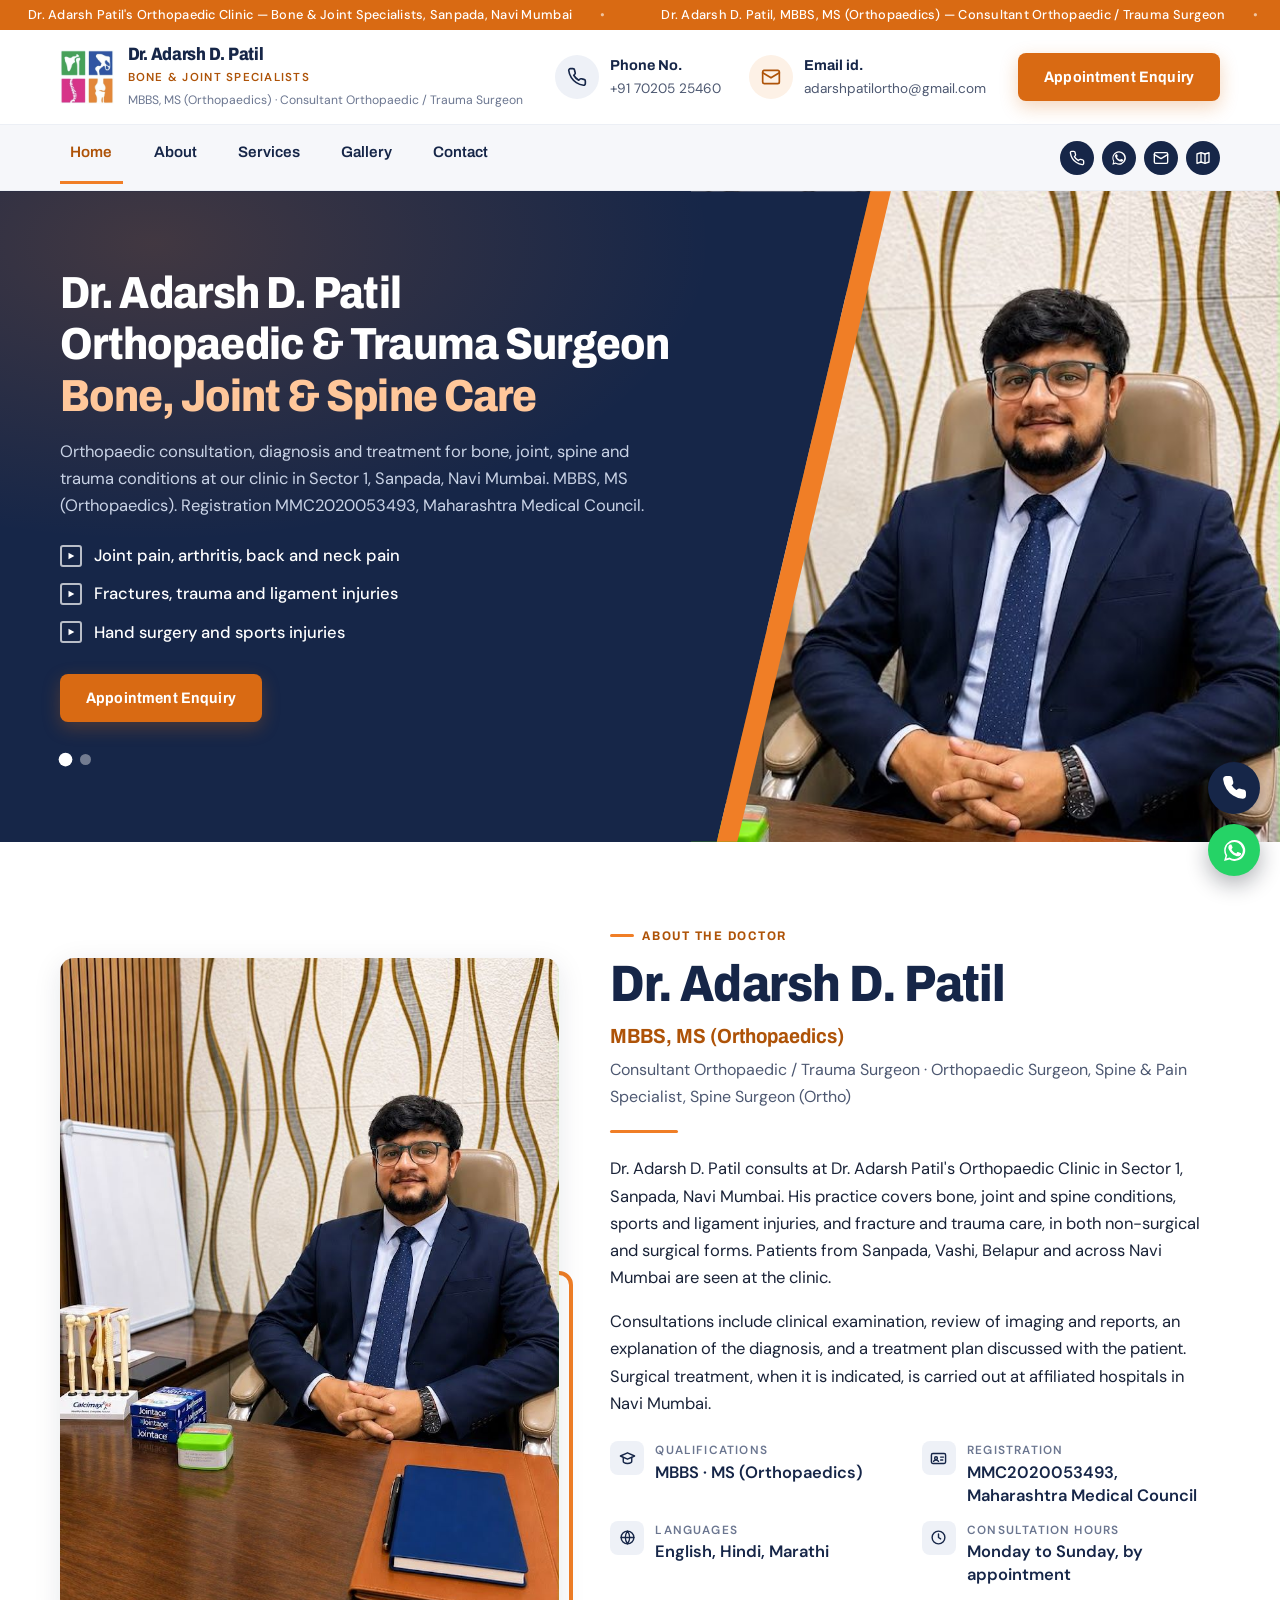
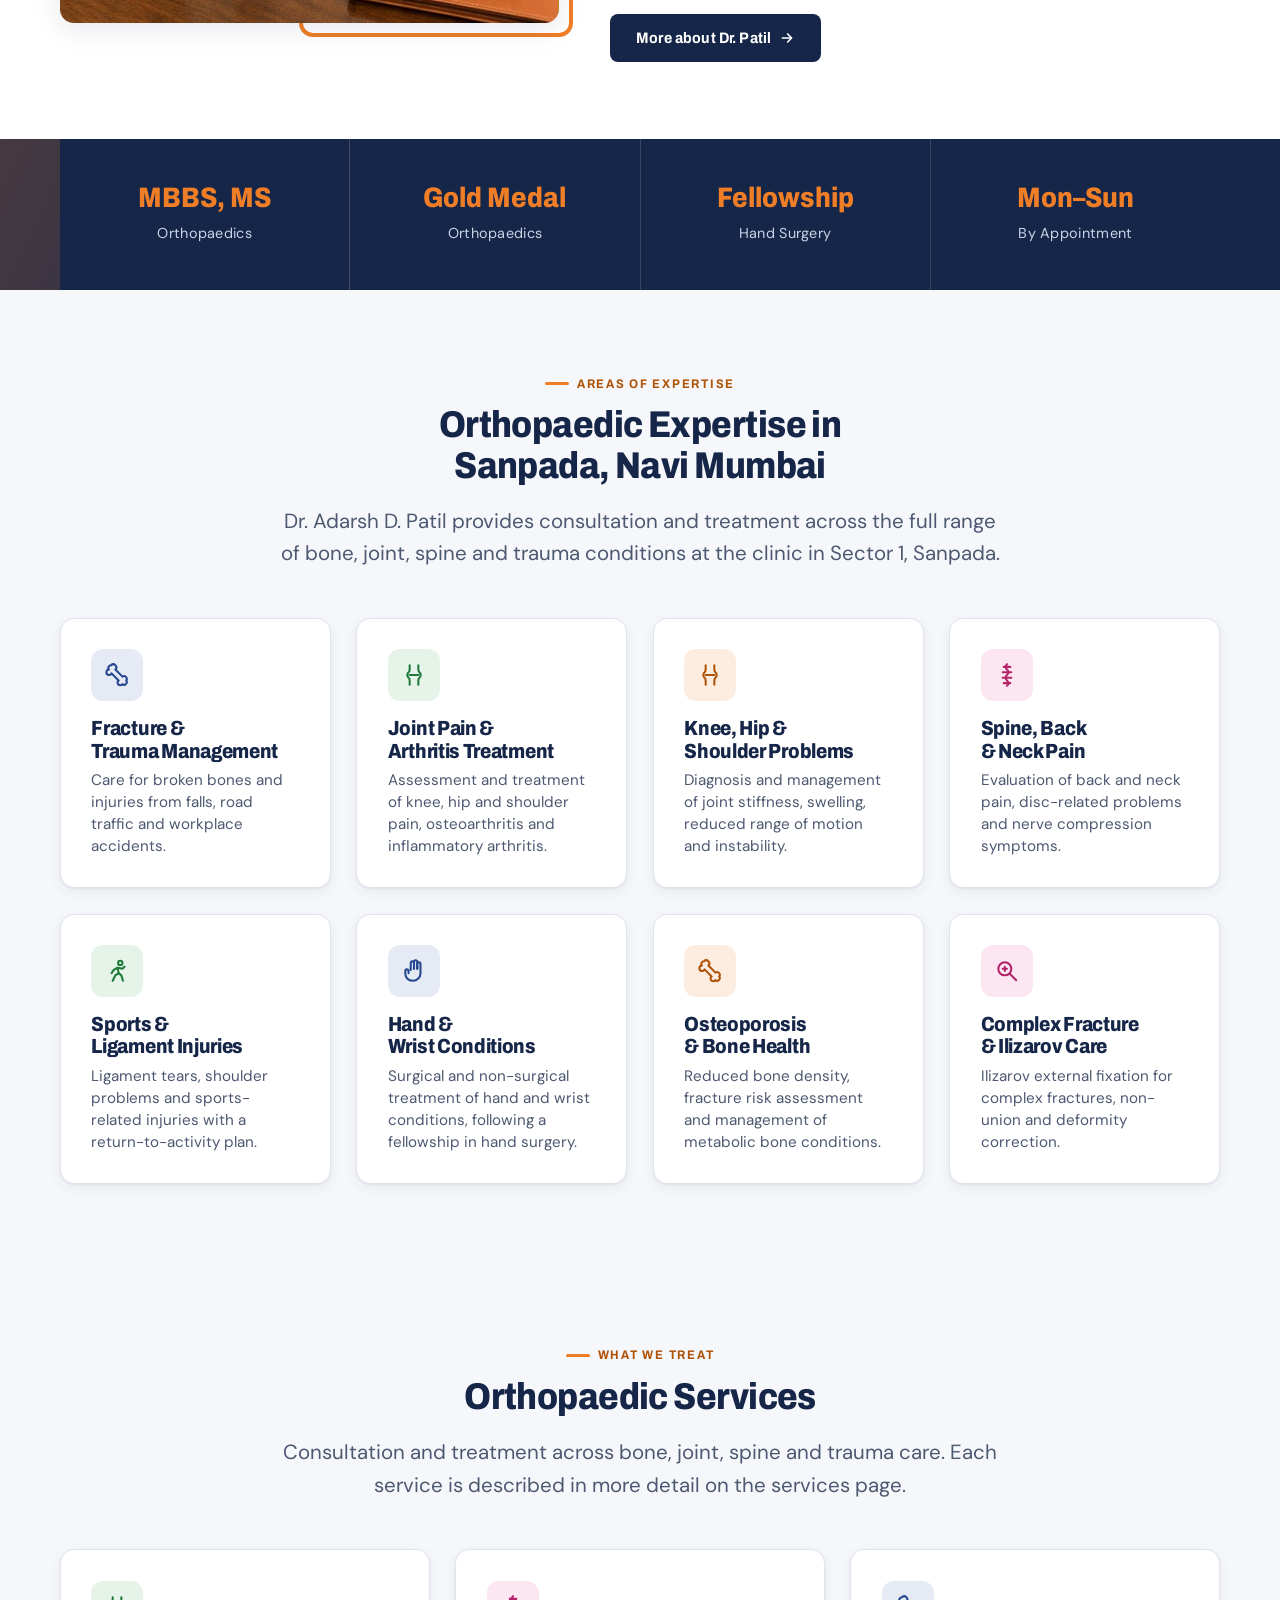
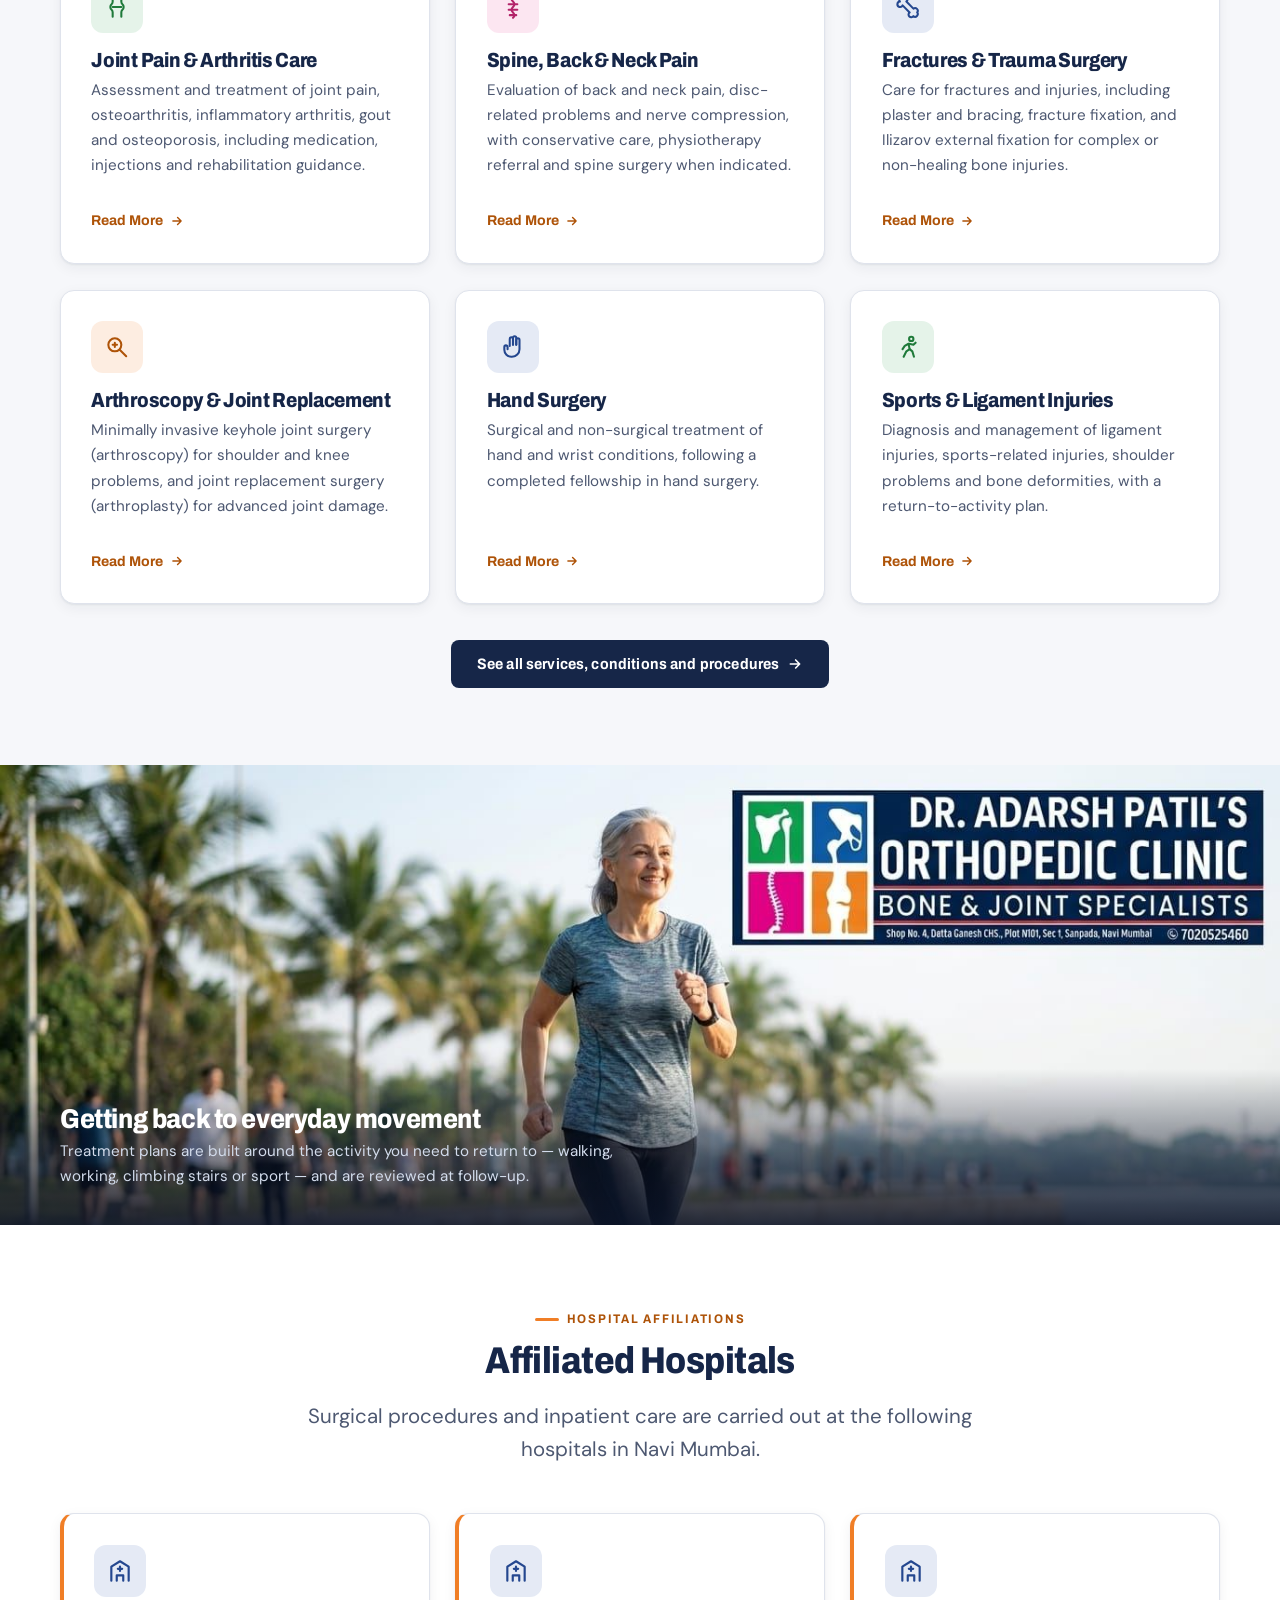
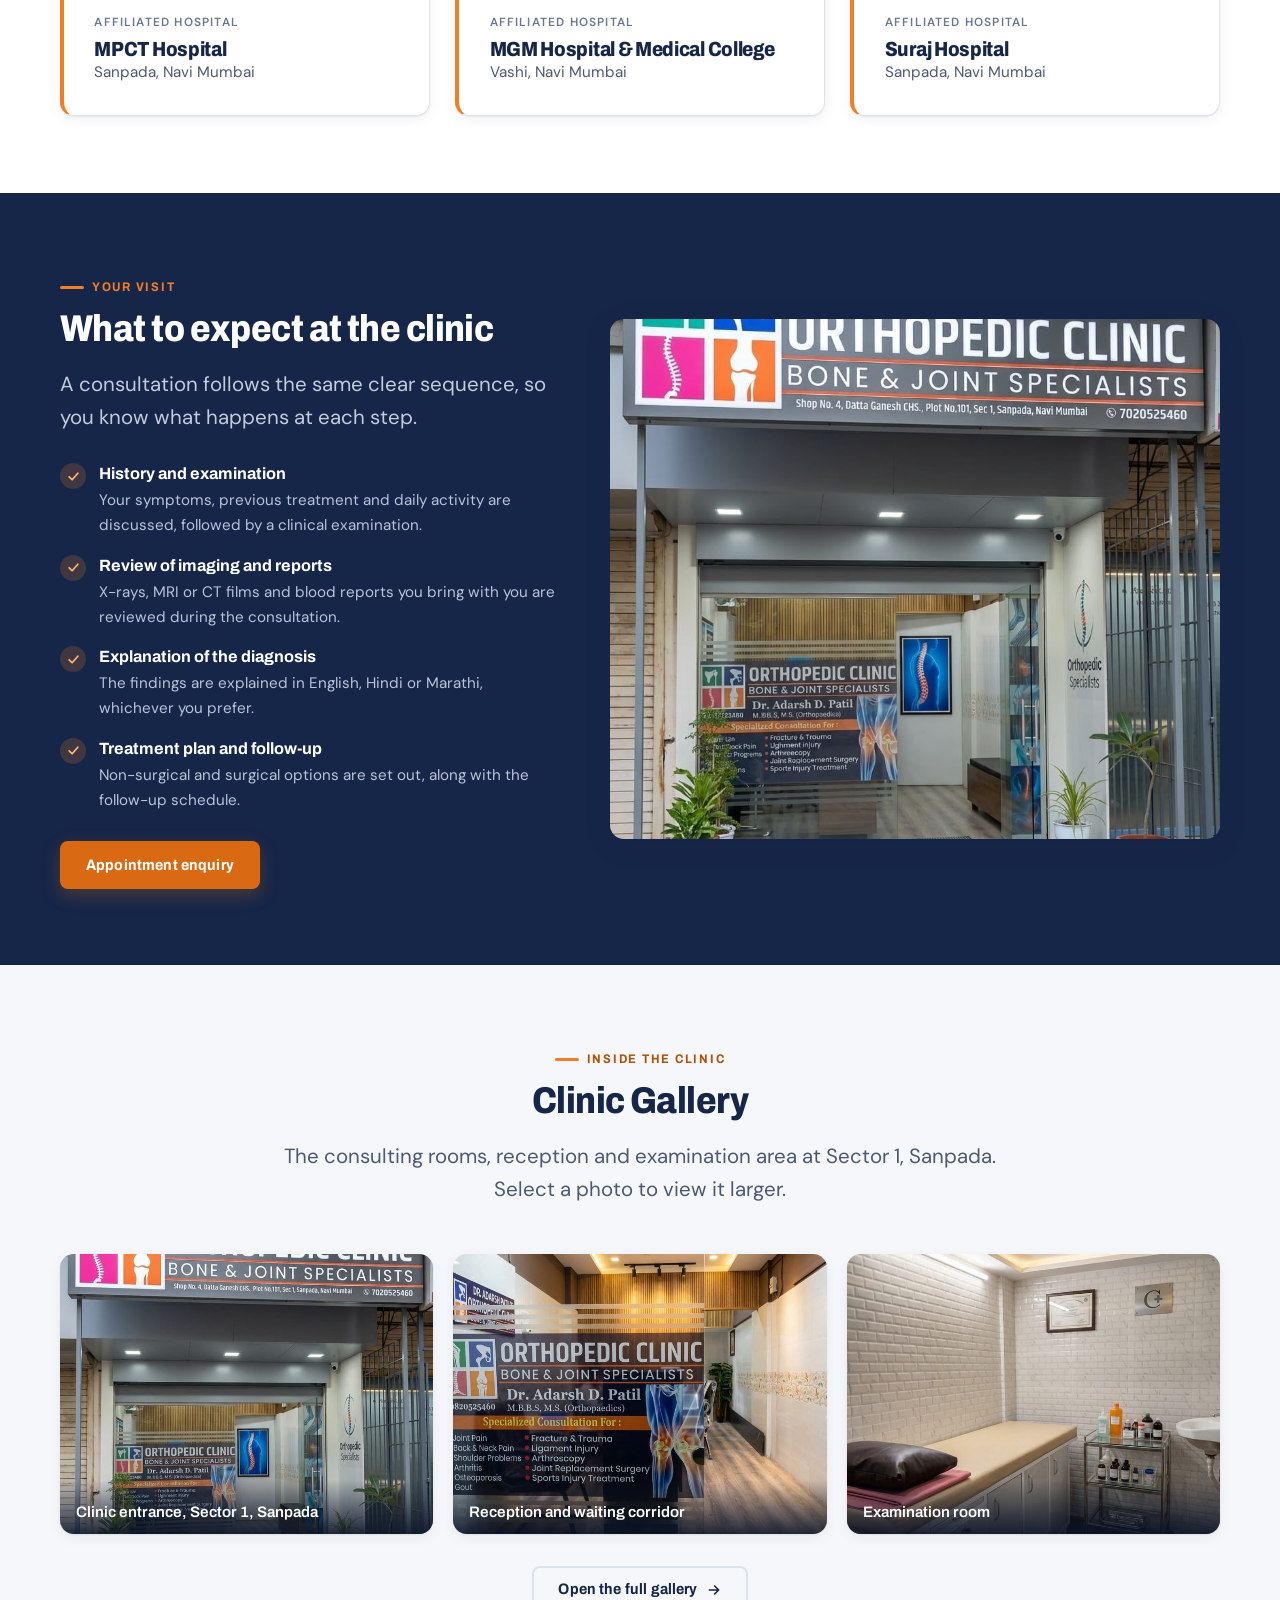
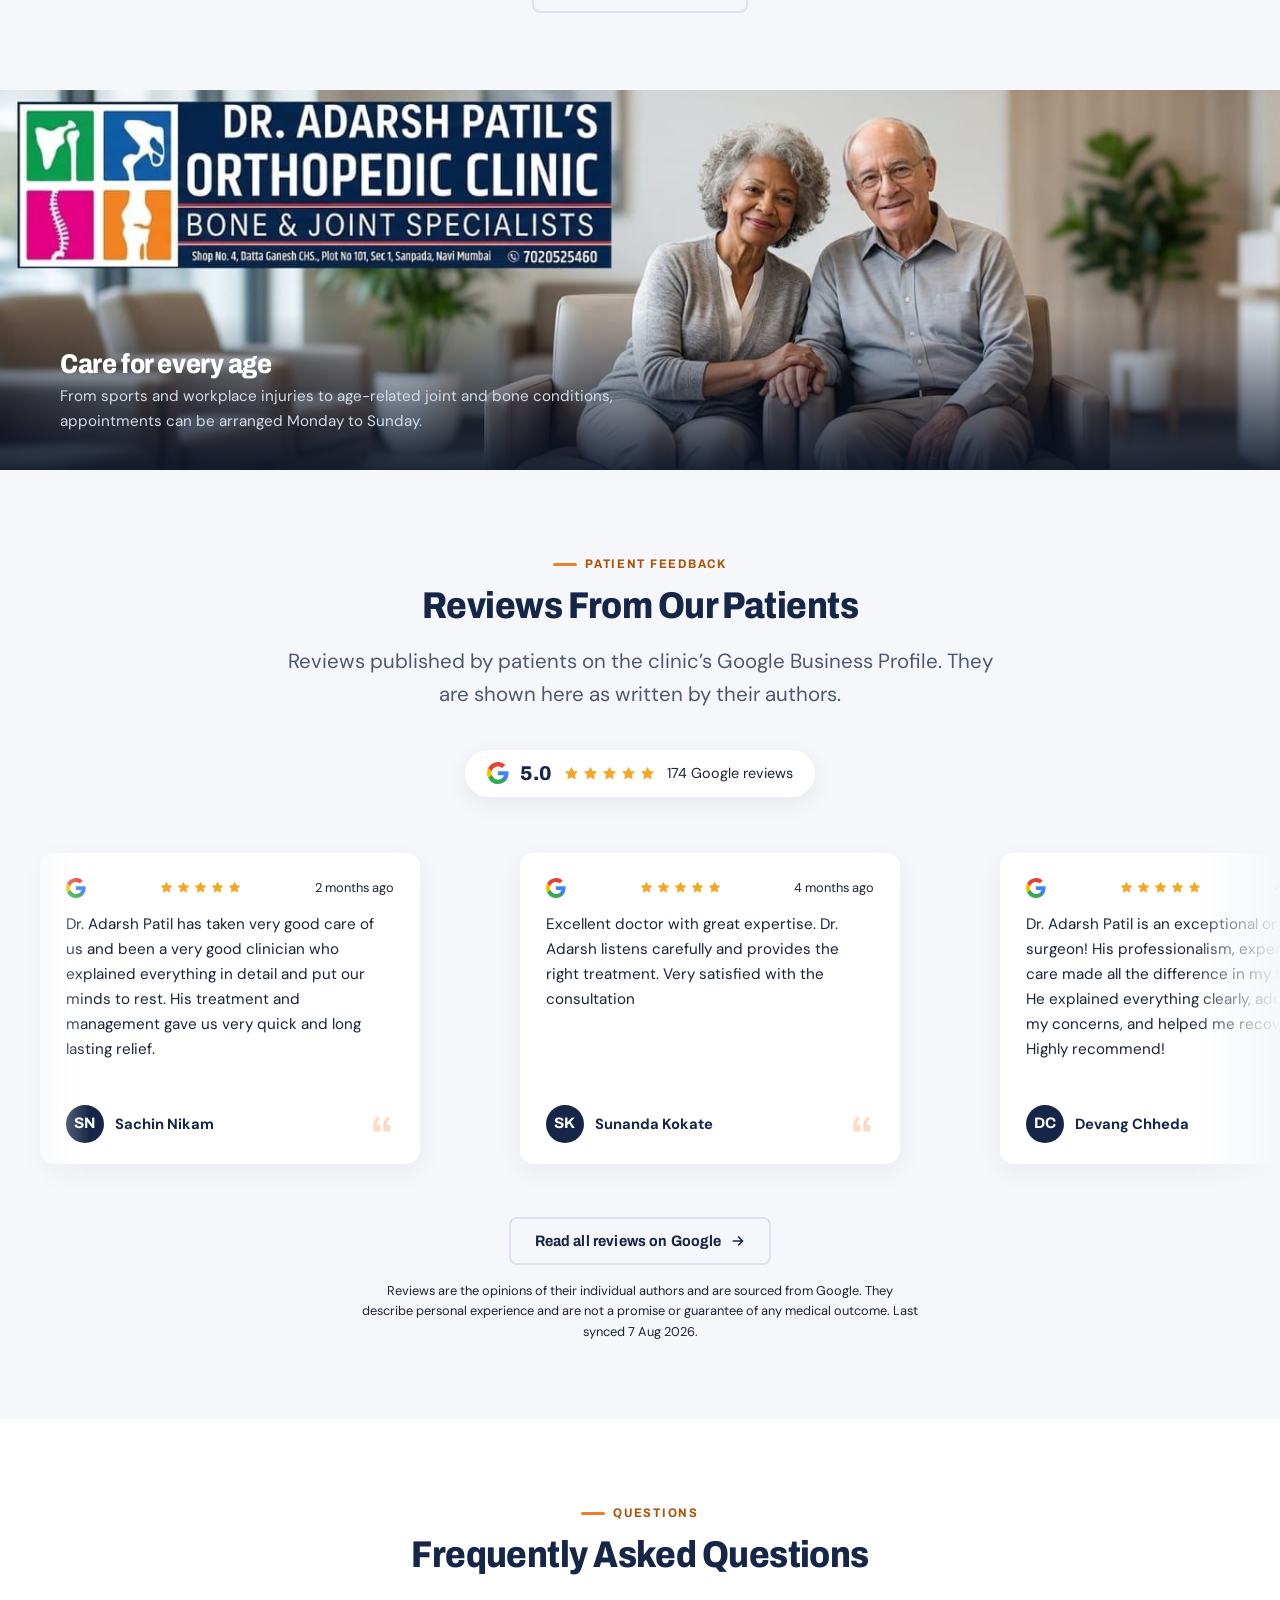
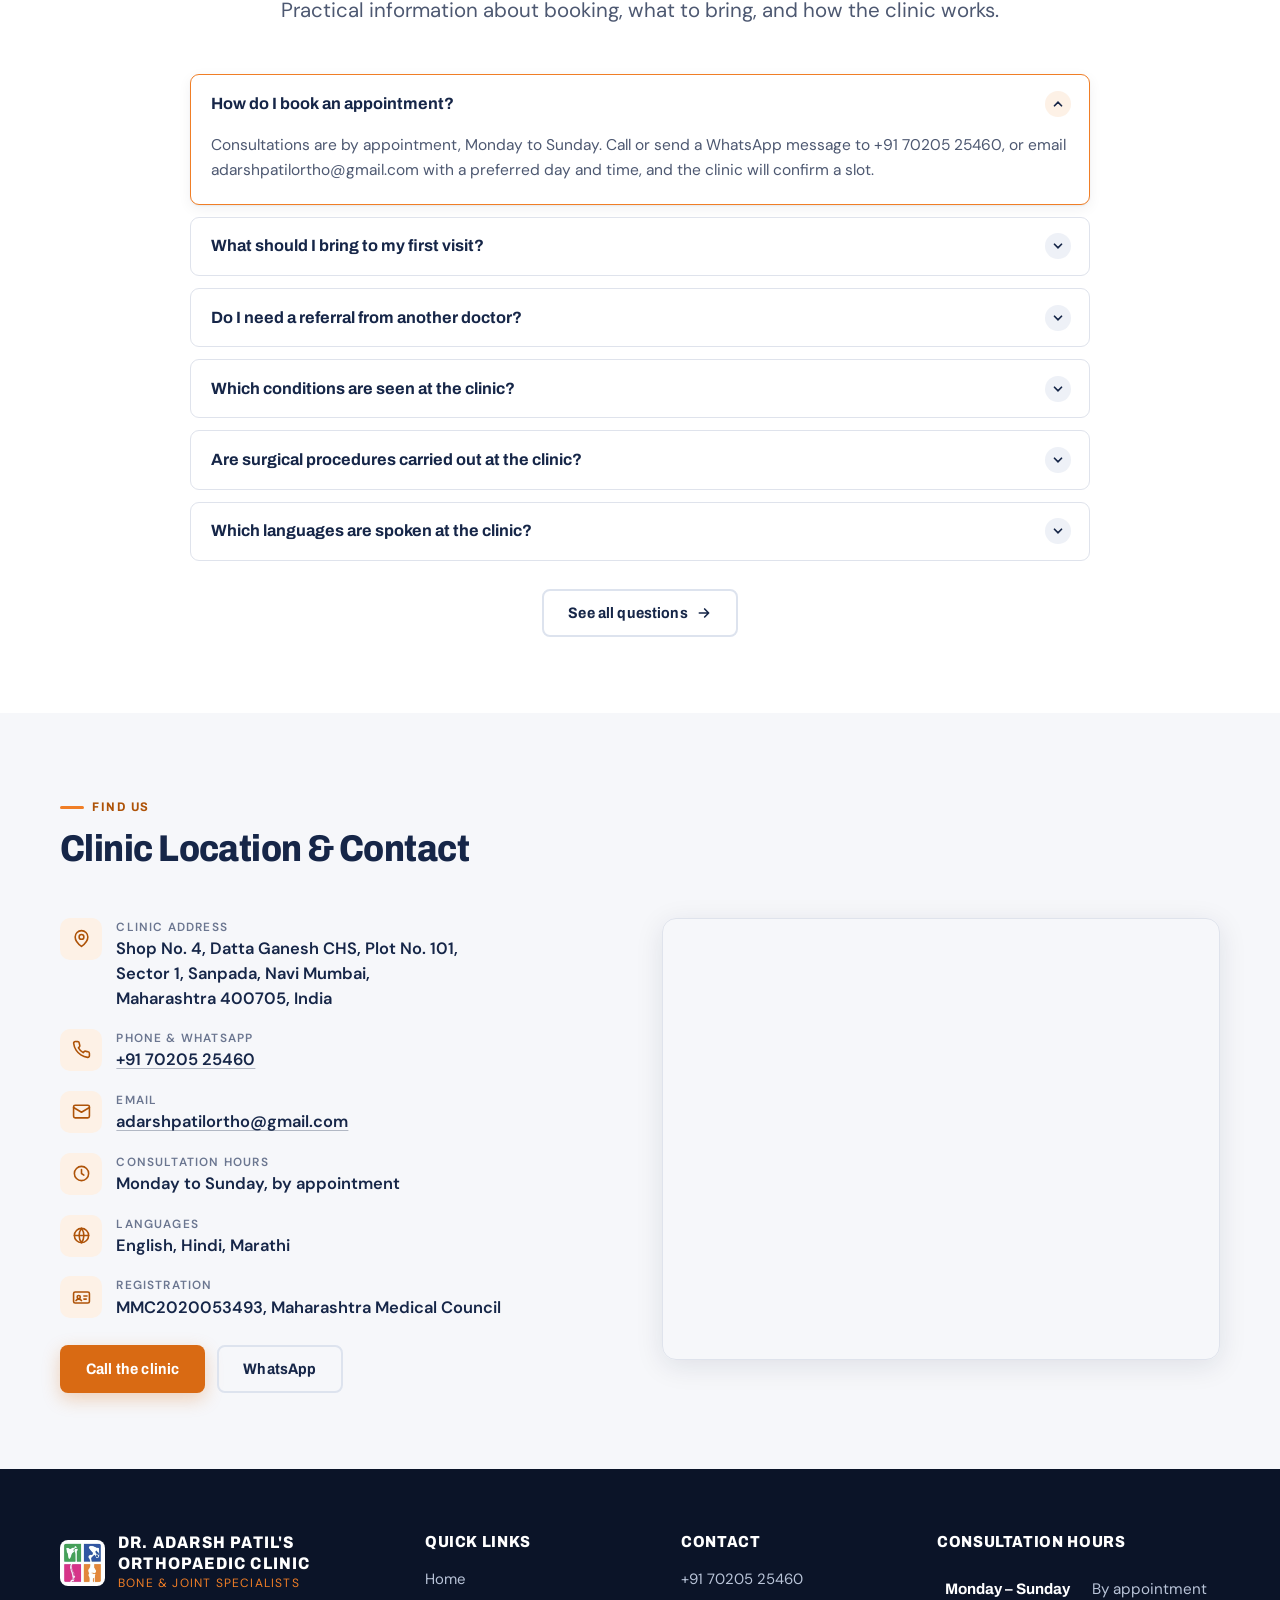
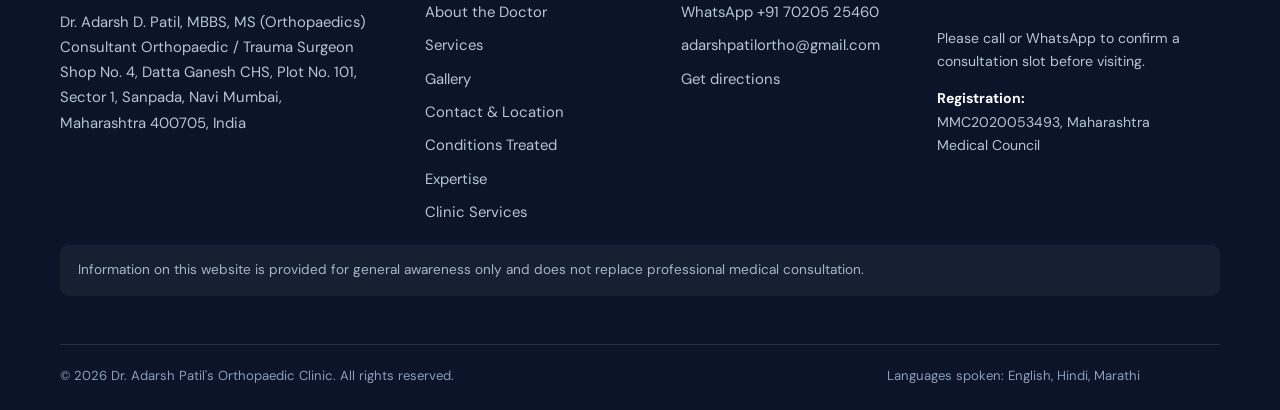
==== index.html @ 0208ab61 "SEO: canonicalise homepage to root, single H1 per page, absolute og:image, compliant enquiry CTAs" ====
<!DOCTYPE html>
<html lang="en">
<head>
<meta charset="utf-8">
<meta name="viewport" content="width=device-width, initial-scale=1">
<title>Orthopaedic Surgeon in Sanpada, Navi Mumbai — Dr. Adarsh Patil's Orthopaedic Clinic</title>
<meta name="description" content="Orthopaedic clinic in Sanpada, Navi Mumbai. Dr. Adarsh D. Patil, MBBS, MS (Orthopaedics), Consultant Orthopaedic and Trauma Surgeon. Treatment for joint pain, arthritis, back pain, fractures and hand conditions. Consultations Monday to Sunday, by appointment.">
<meta name="theme-color" content="#162648">
<link rel="canonical" href="https://dradarshpatil.com/">

<meta property="og:type" content="website">
<meta property="og:site_name" content="Dr. Adarsh Patil's Orthopaedic Clinic">
<meta property="og:title" content="Orthopaedic Surgeon in Sanpada, Navi Mumbai — Dr. Adarsh Patil's Orthopaedic Clinic">
<meta property="og:description" content="Orthopaedic clinic in Sanpada, Navi Mumbai. Dr. Adarsh D. Patil, MBBS, MS (Orthopaedics), Consultant Orthopaedic and Trauma Surgeon. Treatment for joint pain, arthritis, back pain, fractures and hand conditions. Consultations Monday to Sunday, by appointment.">
<meta property="og:image" content="https://dradarshpatil.com/assets/clinic-exterior.jpg">
<meta property="og:locale" content="en_IN">
<meta property="og:url" content="https://dradarshpatil.com/">
<meta name="twitter:card" content="summary_large_image">
<meta name="twitter:title" content="Orthopaedic Surgeon in Sanpada, Navi Mumbai — Dr. Adarsh Patil's Orthopaedic Clinic">
<meta name="twitter:description" content="Orthopaedic clinic in Sanpada, Navi Mumbai. Dr. Adarsh D. Patil, MBBS, MS (Orthopaedics), Consultant Orthopaedic and Trauma Surgeon. Treatment for joint pain, arthritis, back pain, fractures and hand conditions. Consultations Monday to Sunday, by appointment.">
<meta name="twitter:image" content="https://dradarshpatil.com/assets/clinic-exterior.jpg">

<link rel="icon" href="assets/favicon.ico" sizes="any">
<link rel="icon" type="image/png" href="assets/logo-mark-256.png">
<link rel="apple-touch-icon" href="assets/apple-touch-icon.png">

<link rel="preconnect" href="https://fonts.googleapis.com">
<link rel="preconnect" href="https://fonts.gstatic.com" crossorigin>
<link href="https://fonts.googleapis.com/css2?family=Archivo:wdth,wght@75..125,400..900&family=DM+Sans:opsz,wght@9..40,400..700&display=swap" rel="stylesheet">
<link rel="stylesheet" href="css/style.css?v=2b69faa3">
<script type="application/ld+json">
{
  "@context": "https://schema.org",
  "@type": "MedicalClinic",
  "@id": "https://dradarshpatil.com/#clinic",
  "name": "Dr. Adarsh Patil's Orthopaedic Clinic — Bone & Joint Specialists",
  "description": "Orthopaedic clinic in Sanpada, Navi Mumbai providing consultation and treatment for bone, joint, spine and trauma conditions.",
  "image": "https://dradarshpatil.com/assets/clinic-exterior.jpg",
  "logo": "https://dradarshpatil.com/assets/logo-mark.png",
  "url": "https://dradarshpatil.com/",
  "telephone": "+91-7020525460",
  "email": "adarshpatilortho@gmail.com",
  "sameAs": ["https://share.google/PiXCMrwgPo3YnYGQm"],
  "hasMap": "https://maps.google.com/?cid=15993836253553456138",
  "geo": {
    "@type": "GeoCoordinates",
    "latitude": 19.06082,
    "longitude": 73.026138
  },
  "address": {
    "@type": "PostalAddress",
    "streetAddress": "Shop No. 4, Datta Ganesh CHS, Plot No. 101, Sector 1",
    "addressLocality": "Sanpada, Navi Mumbai",
    "addressRegion": "Maharashtra",
    "postalCode": "400705",
    "addressCountry": "IN"
  },
  "openingHoursSpecification": [{
    "@type": "OpeningHoursSpecification",
    "dayOfWeek": ["Monday","Tuesday","Wednesday","Thursday","Friday","Saturday","Sunday"],
    "description": "Monday to Sunday, by appointment"
  }],
  "openingHours": "Mo-Su",
  "availableLanguage": ["English","Hindi","Marathi"],
  "medicalSpecialty": "Orthopedic",
  "physician": {
    "@type": "Physician",
    "@id": "https://dradarshpatil.com/#physician",
    "name": "Dr. Adarsh D. Patil",
    "honorificSuffix": "MBBS, MS (Orthopaedics)",
    "jobTitle": "Consultant Orthopaedic / Trauma Surgeon",
    "medicalSpecialty": ["Orthopedic Surgery","Spine Surgery"],
    "identifier": "MMC2020053493, Maharashtra Medical Council",
    "email": "adarshpatilortho@gmail.com",
    "telephone": "+91-7020525460",
    "knowsLanguage": ["English","Hindi","Marathi"],
    "alumniOf": [
      {"@type": "CollegeOrUniversity", "name": "MGM Medical College Hospital & Research Centre, Aurangabad"},
      {"@type": "CollegeOrUniversity", "name": "Maharashtra University of Health Sciences (MUHS)"}
    ],
    "affiliation": [
      {"@type": "Hospital", "name": "MPCT Hospital, Sanpada"},
      {"@type": "Hospital", "name": "MGM Hospital & Medical College, Vashi"},
      {"@type": "Hospital", "name": "Suraj Hospital, Sanpada"}
    ],
    "award": "Gold Medal – Orthopaedics",
    "hasCredential": [
      "AHA BLS & ACLS Certification (2024)",
      "Basic Course in Biomedical Research (2024)",
      "Poster Presentation, 41st MOACON Orthopaedic Conference (2025)",
      "Completed Fellowship in Hand Surgery"
    ]
  },
  "areaServed": ["Sanpada","Vashi","Navi Mumbai","Maharashtra"]
}
</script>
<script type="application/ld+json">
{
  "@context": "https://schema.org",
  "@type": "FAQPage",
  "mainEntity": [
    {
      "@type": "Question",
      "name": "How do I book an appointment?",
      "acceptedAnswer": {
        "@type": "Answer",
        "text": "Consultations are by appointment, Monday to Sunday. Call or send a WhatsApp message to +91 70205 25460, or email adarshpatilortho@gmail.com with a preferred day and time, and the clinic will confirm a slot."
      }
    },
    {
      "@type": "Question",
      "name": "What should I bring to my first visit?",
      "acceptedAnswer": {
        "@type": "Answer",
        "text": "Please bring any previous X-rays, MRI or CT films and reports, blood test results, a list of the medicines you currently take, discharge or operation summaries from earlier treatment, and a photo identity document."
      }
    },
    {
      "@type": "Question",
      "name": "Do I need a referral from another doctor?",
      "acceptedAnswer": {
        "@type": "Answer",
        "text": "A referral is not required. You can contact the clinic directly to book a consultation. If another doctor has given you a referral letter or reports, please bring them along."
      }
    },
    {
      "@type": "Question",
      "name": "Which conditions are seen at the clinic?",
      "acceptedAnswer": {
        "@type": "Answer",
        "text": "The clinic sees joint pain, arthritis, osteoporosis, gout, back and neck pain, shoulder problems, fractures and trauma, ligament injuries, sports injuries and bone deformities."
      }
    },
    {
      "@type": "Question",
      "name": "Are surgical procedures carried out at the clinic?",
      "acceptedAnswer": {
        "@type": "Answer",
        "text": "The Sanpada clinic is used for consultation, clinical examination, dressing and follow-up. Surgical procedures are performed at the affiliated hospitals: MPCT Hospital, Sanpada; MGM Hospital & Medical College, Vashi; and Suraj Hospital, Sanpada."
      }
    },
    {
      "@type": "Question",
      "name": "Which languages are spoken at the clinic?",
      "acceptedAnswer": {
        "@type": "Answer",
        "text": "Consultations can be held in English, Hindi or Marathi."
      }
    },
    {
      "@type": "Question",
      "name": "Where is the clinic located?",
      "acceptedAnswer": {
        "@type": "Answer",
        "text": "Shop No. 4, Datta Ganesh CHS, Plot No. 101, Sector 1, Sanpada, Navi Mumbai, Maharashtra 400705, India. The clinic is at street level with a signboard above the entrance."
      }
    },
    {
      "@type": "Question",
      "name": "How long will my consultation take?",
      "acceptedAnswer": {
        "@type": "Answer",
        "text": "The length of a consultation depends on the condition being assessed and whether imaging or tests need to be reviewed. Please arrive a few minutes before your appointment time."
      }
    }
  ]
}
</script>
</head>
<body>
<a class="skip-link" href="#main">Skip to content</a>
<div class="topbar">
  <div class="topbar__track" aria-hidden="true">
    <div class="topbar__group"><span>Dr. Adarsh Patil's Orthopaedic Clinic — Bone &amp; Joint Specialists, Sanpada, Navi Mumbai</span><span>Dr. Adarsh D. Patil, MBBS, MS (Orthopaedics) — Consultant Orthopaedic / Trauma Surgeon</span><span>Consultations Monday to Sunday, by appointment — call +91 70205 25460</span></div>
    <div class="topbar__group"><span>Dr. Adarsh Patil's Orthopaedic Clinic — Bone &amp; Joint Specialists, Sanpada, Navi Mumbai</span><span>Dr. Adarsh D. Patil, MBBS, MS (Orthopaedics) — Consultant Orthopaedic / Trauma Surgeon</span><span>Consultations Monday to Sunday, by appointment — call +91 70205 25460</span></div>
  </div>
  <p class="visually-hidden">Dr. Adarsh Patil's Orthopaedic Clinic — Bone and Joint Specialists, Sanpada, Navi Mumbai. Consultations Monday to Sunday, by appointment.</p>
</div>
<header class="site-header">
  <div class="container header-row">
    <a class="brand" href="index.html">
      <img class="brand__mark" src="assets/logo-mark.png" width="600" height="611" alt="Dr. Adarsh Patil's Orthopaedic Clinic logo: four coloured squares showing a shoulder, hip, spine and knee">
      <span class="brand__text">
        <span class="brand__name">Dr. Adarsh D. Patil</span>
        <span class="brand__sub">Bone &amp; Joint Specialists</span>
        <span class="brand__cred">MBBS, MS (Orthopaedics) &middot; Consultant Orthopaedic / Trauma Surgeon</span>
      </span>
    </a>
    <div class="header-contacts">
      <a class="hc hc--phone" href="tel:+917020525460">
        <span class="hc__icon"><svg viewBox="0 0 24 24" fill="none" stroke="currentColor" stroke-width="2" stroke-linecap="round" stroke-linejoin="round" aria-hidden="true"><path d="M22 16.9v3a2 2 0 0 1-2.2 2 19.8 19.8 0 0 1-8.6-3.1 19.5 19.5 0 0 1-6-6A19.8 19.8 0 0 1 2.1 4.2 2 2 0 0 1 4.1 2h3a2 2 0 0 1 2 1.7c.1 1 .4 2 .7 2.9a2 2 0 0 1-.5 2.1L8.1 9.9a16 16 0 0 0 6 6l1.2-1.2a2 2 0 0 1 2.1-.5c.9.3 1.9.6 2.9.7a2 2 0 0 1 1.7 2z"/></svg></span>
        <span><span class="hc__label">Phone No.</span><span class="hc__value">+91 70205 25460</span></span>
      </a>
      <a class="hc hc--mail" href="mailto:adarshpatilortho@gmail.com">
        <span class="hc__icon"><svg viewBox="0 0 24 24" fill="none" stroke="currentColor" stroke-width="2" stroke-linecap="round" stroke-linejoin="round" aria-hidden="true"><rect x="2" y="4" width="20" height="16" rx="2"/><path d="m2 7 10 6 10-6"/></svg></span>
        <span><span class="hc__label">Email id.</span><span class="hc__value">adarshpatilortho@gmail.com</span></span>
      </a>
    </div>
    <div class="header-cta">
      <a class="btn btn--primary" href="contact.html">Appointment Enquiry</a>
    </div>
  </div>
</header>
<div class="navbar">
  <div class="container navbar__inner">
    <button class="nav-toggle" type="button" aria-expanded="false" aria-controls="primary-nav">
      <svg viewBox="0 0 24 24" fill="none" stroke="currentColor" stroke-width="2.4" stroke-linecap="round" aria-hidden="true"><path d="M4 7h16M4 12h16M4 17h16"/></svg>
      Menu
    </button>
    <nav aria-label="Primary">
      <ul class="nav-links" id="primary-nav"><li><a href="index.html" aria-current="page">Home</a></li><li><a href="about.html">About</a></li><li><a href="services.html">Services</a></li><li><a href="gallery.html">Gallery</a></li><li><a href="contact.html">Contact</a></li></ul>
    </nav>
    <div class="nav-social">
      <a href="tel:+917020525460" aria-label="Call the clinic on +91 70205 25460"><svg viewBox="0 0 24 24" fill="none" stroke="currentColor" stroke-width="2" stroke-linecap="round" stroke-linejoin="round" aria-hidden="true"><path d="M22 16.9v3a2 2 0 0 1-2.2 2 19.8 19.8 0 0 1-8.6-3.1 19.5 19.5 0 0 1-6-6A19.8 19.8 0 0 1 2.1 4.2 2 2 0 0 1 4.1 2h3a2 2 0 0 1 2 1.7c.1 1 .4 2 .7 2.9a2 2 0 0 1-.5 2.1L8.1 9.9a16 16 0 0 0 6 6l1.2-1.2a2 2 0 0 1 2.1-.5c.9.3 1.9.6 2.9.7a2 2 0 0 1 1.7 2z"/></svg></a>
      <a href="https://wa.me/917020525460" target="_blank" rel="noopener" aria-label="Message the clinic on WhatsApp"><svg viewBox="0 0 24 24" fill="currentColor" aria-hidden="true"><path d="M17.5 14.4c-.3-.2-1.7-.9-2-1-.3-.1-.5-.1-.7.1s-.7.9-.9 1.1c-.2.2-.3.2-.6.1a8.2 8.2 0 0 1-2.4-1.5 9 9 0 0 1-1.7-2.1c-.2-.3 0-.5.1-.6l.5-.6.3-.5v-.5l-.9-2.2c-.2-.6-.5-.5-.7-.5h-.6c-.2 0-.5.1-.8.4-.3.3-1 1-1 2.5s1.1 2.9 1.2 3.1c.2.2 2.1 3.3 5.2 4.6.7.3 1.3.5 1.7.6.7.2 1.4.2 1.9.1.6-.1 1.7-.7 2-1.4.2-.7.2-1.3.2-1.4-.1-.2-.3-.2-.6-.3zM12 2a10 10 0 0 0-8.6 15L2 22l5.2-1.4A10 10 0 1 0 12 2zm0 18.2c-1.6 0-3.1-.4-4.4-1.2l-.3-.2-3.1.8.8-3-.2-.3a8.2 8.2 0 1 1 7.2 3.9z"/></svg></a>
      <a href="mailto:adarshpatilortho@gmail.com" aria-label="Email the clinic at adarshpatilortho@gmail.com"><svg viewBox="0 0 24 24" fill="none" stroke="currentColor" stroke-width="2" stroke-linecap="round" stroke-linejoin="round" aria-hidden="true"><rect x="2" y="4" width="20" height="16" rx="2"/><path d="m2 7 10 6 10-6"/></svg></a>
      <a href="https://maps.google.com/?cid=15993836253553456138" target="_blank" rel="noopener" aria-label="Open the clinic location in Google Maps"><svg viewBox="0 0 24 24" fill="none" stroke="currentColor" stroke-width="2" stroke-linecap="round" stroke-linejoin="round" aria-hidden="true"><path d="m9 4-6 2v14l6-2 6 2 6-2V4l-6 2-6-2z"/><path d="M9 4v14M15 6v14"/></svg></a>
    </div>
  </div>
</div>
<main id="main">
<section class="hero" aria-label="Introduction">
  <div class="hero__media">
    <img src="assets/hero-doctor.jpg" alt="Dr. Adarsh D. Patil seated at the consulting desk in his clinic" width="575" height="980" fetchpriority="high">
  </div>
  <div class="hero__panel" aria-hidden="true"></div>
  <div class="hero__edge" aria-hidden="true"></div>
  <div class="container hero__inner">
    <div class="hero__content">
      <div class="hero-slide is-active">
        <h1 class="hero__headline">
          <span>Dr. Adarsh D. Patil</span>
          <span>Orthopaedic &amp; Trauma Surgeon</span>
          <span class="accent">Bone, Joint &amp; Spine Care</span>
        </h1>
        <p class="hero__text">Orthopaedic consultation, diagnosis and treatment for bone, joint, spine and trauma conditions at our clinic in Sector 1, Sanpada, Navi Mumbai. MBBS, MS (Orthopaedics). Registration MMC2020053493, Maharashtra Medical Council.</p>
        <ul class="hero__points">
          <li><span class="tick"><svg viewBox="0 0 12 12" aria-hidden="true"><path d="M3 2l7 4-7 4z"/></svg></span> Joint pain, arthritis, back and neck pain</li>
          <li><span class="tick"><svg viewBox="0 0 12 12" aria-hidden="true"><path d="M3 2l7 4-7 4z"/></svg></span> Fractures, trauma and ligament injuries</li>
          <li><span class="tick"><svg viewBox="0 0 12 12" aria-hidden="true"><path d="M3 2l7 4-7 4z"/></svg></span> Hand surgery and sports injuries</li>
        </ul>
        <a class="btn btn--primary" href="contact.html">Appointment Enquiry</a>
      </div>
      <div class="hero-slide">
        <p class="hero__headline">
          <span>Surgical &amp; Non-Surgical</span>
          <span>Orthopaedic Treatment</span>
          <span class="accent">In Sanpada, Navi Mumbai</span>
        </p>
        <p class="hero__text">Arthroscopy, joint replacement, spine surgery, fracture fixation, Ilizarov external fixation and hand surgery, carried out at affiliated hospitals in Navi Mumbai. Serving patients in Sanpada, Vashi and across Navi Mumbai.</p>
        <ul class="hero__points">
          <li><span class="tick"><svg viewBox="0 0 12 12" aria-hidden="true"><path d="M3 2l7 4-7 4z"/></svg></span> Consultations Monday to Sunday, by appointment</li>
          <li><span class="tick"><svg viewBox="0 0 12 12" aria-hidden="true"><path d="M3 2l7 4-7 4z"/></svg></span> English, Hindi and Marathi spoken</li>
        </ul>
        <a class="btn btn--primary" href="services.html">View Services</a>
      </div>
      <div class="hero__dots" role="tablist" aria-label="Introduction slides">
        <button type="button" role="tab" aria-selected="true" aria-label="Slide 1"></button>
        <button type="button" role="tab" aria-selected="false" aria-label="Slide 2"></button>
      </div>
    </div>
  </div>
</section><section class="section" id="about">
  <div class="container split">
    <div class="split__media split__media--frame reveal">
      <img src="assets/doctor-photo.jpg" alt="Dr. Adarsh D. Patil at his consulting desk at the clinic in Sanpada" width="765" height="1020" loading="lazy">
    </div>
    <div class="reveal">
      <span class="eyebrow">About the doctor</span>
      <h2 class="doctor-name">Dr. Adarsh D. Patil</h2>
      <p class="doctor-degrees">MBBS, MS (Orthopaedics)</p>
      <p class="doctor-role">Consultant Orthopaedic / Trauma Surgeon &middot; Orthopaedic Surgeon, Spine &amp; Pain Specialist, Spine Surgeon (Ortho)</p>
      <hr class="rule">
      <p>Dr. Adarsh D. Patil consults at Dr. Adarsh Patil's Orthopaedic Clinic in Sector 1, Sanpada, Navi Mumbai. His practice covers bone, joint and spine conditions, sports and ligament injuries, and fracture and trauma care, in both non-surgical and surgical forms. Patients from Sanpada, Vashi, Belapur and across Navi Mumbai are seen at the clinic.</p>
      <p>Consultations include clinical examination, review of imaging and reports, an explanation of the diagnosis, and a treatment plan discussed with the patient. Surgical treatment, when it is indicated, is carried out at affiliated hospitals in Navi Mumbai.</p>
      <ul class="facts">
        <li><span class="ico"><svg viewBox="0 0 24 24" fill="none" stroke="currentColor" stroke-width="2" stroke-linecap="round" stroke-linejoin="round" aria-hidden="true"><path d="M2 8.5 12 4l10 4.5-10 4.5z"/><path d="M6 10.7V16c0 1.7 2.7 3 6 3s6-1.3 6-3v-5.3"/></svg></span><span><span class="k">Qualifications</span><span class="v">MBBS &middot; MS (Orthopaedics)</span></span></li>
        <li><span class="ico"><svg viewBox="0 0 24 24" fill="none" stroke="currentColor" stroke-width="2" stroke-linecap="round" stroke-linejoin="round" aria-hidden="true"><rect x="2" y="5" width="20" height="14" rx="2"/><circle cx="8.5" cy="11.5" r="2"/><path d="M5 16c.7-1.4 2-2 3.5-2s2.8.6 3.5 2M15 10h4M15 14h3"/></svg></span><span><span class="k">Registration</span><span class="v">MMC2020053493, Maharashtra Medical Council</span></span></li>
        <li><span class="ico"><svg viewBox="0 0 24 24" fill="none" stroke="currentColor" stroke-width="2" stroke-linecap="round" stroke-linejoin="round" aria-hidden="true"><circle cx="12" cy="12" r="9"/><path d="M3 12h18M12 3a15 15 0 0 1 0 18M12 3a15 15 0 0 0 0 18"/></svg></span><span><span class="k">Languages</span><span class="v">English, Hindi, Marathi</span></span></li>
        <li><span class="ico"><svg viewBox="0 0 24 24" fill="none" stroke="currentColor" stroke-width="2" stroke-linecap="round" stroke-linejoin="round" aria-hidden="true"><circle cx="12" cy="12" r="9"/><path d="M12 7v5l3 2"/></svg></span><span><span class="k">Consultation hours</span><span class="v">Monday to Sunday, by appointment</span></span></li>
      </ul>
      <a class="btn btn--navy" href="about.html">More about Dr. Patil <svg viewBox="0 0 24 24" fill="none" stroke="currentColor" stroke-width="2.5" stroke-linecap="round" stroke-linejoin="round" aria-hidden="true"><path d="M5 12h14M13 6l6 6-6 6"/></svg></a>
    </div>
  </div>
</section><section class="stats" aria-label="Qualifications at a glance">
  <div class="container">
    <div class="stats__grid">
      <div class="stat"><span class="stat__key">MBBS, MS</span><span class="stat__label">Orthopaedics</span></div>
      <div class="stat"><span class="stat__key">Gold Medal</span><span class="stat__label">Orthopaedics</span></div>
      <div class="stat"><span class="stat__key">Fellowship</span><span class="stat__label">Hand Surgery</span></div>
      <div class="stat"><span class="stat__key">Mon&ndash;Sun</span><span class="stat__label">By Appointment</span></div>
    </div>
  </div>
</section><section class="section section--tint" id="expertise">
  <div class="container">
    <div class="section-head section-head--center">
      <span class="eyebrow">Areas of expertise</span>
      <h2>Orthopaedic Expertise in Sanpada, Navi Mumbai</h2>
      <p class="lead">Dr. Adarsh D. Patil provides consultation and treatment across the full range of bone, joint, spine and trauma conditions at the clinic in Sector 1, Sanpada.</p>
    </div>
    <div class="grid grid--4">
<article class="card card--compact reveal">
  <span class="card__icon card__icon--sm" data-tone="blue"><svg viewBox="0 0 24 24" fill="none" stroke="currentColor" stroke-width="1.9" stroke-linecap="round" stroke-linejoin="round" aria-hidden="true"><path d="M6.5 3a2.5 2.5 0 0 0-2 4A2.5 2.5 0 1 0 7 10.5L13.5 17a2.5 2.5 0 1 0 3.5 3.5 2.5 2.5 0 0 0 3.5-3.5 2.5 2.5 0 0 0-3.5-3.5L10.5 7A2.5 2.5 0 0 0 6.5 3z"/></svg></span>
  <h3>Fracture &amp; Trauma Management</h3>
  <p>Care for broken bones and injuries from falls, road traffic and workplace accidents.</p>
</article>
<article class="card card--compact reveal">
  <span class="card__icon card__icon--sm" data-tone="green"><svg viewBox="0 0 24 24" fill="none" stroke="currentColor" stroke-width="1.9" stroke-linecap="round" stroke-linejoin="round" aria-hidden="true"><path d="M8 3v4.2a3 3 0 0 1-1 2.2 3.5 3.5 0 0 0 0 5.2 3 3 0 0 1 1 2.2V21"/><path d="M16 3v4.2a3 3 0 0 0 1 2.2 3.5 3.5 0 0 1 0 5.2 3 3 0 0 0-1 2.2V21"/><path d="M8 12h8"/></svg></span>
  <h3>Joint Pain &amp; Arthritis Treatment</h3>
  <p>Assessment and treatment of knee, hip and shoulder pain, osteoarthritis and inflammatory arthritis.</p>
</article>
<article class="card card--compact reveal">
  <span class="card__icon card__icon--sm" data-tone="orange"><svg viewBox="0 0 24 24" fill="none" stroke="currentColor" stroke-width="1.9" stroke-linecap="round" stroke-linejoin="round" aria-hidden="true"><path d="M8 3v4.2a3 3 0 0 1-1 2.2 3.5 3.5 0 0 0 0 5.2 3 3 0 0 1 1 2.2V21"/><path d="M16 3v4.2a3 3 0 0 0 1 2.2 3.5 3.5 0 0 1 0 5.2 3 3 0 0 0-1 2.2V21"/><path d="M8 12h8"/></svg></span>
  <h3>Knee, Hip &amp; Shoulder Problems</h3>
  <p>Diagnosis and management of joint stiffness, swelling, reduced range of motion and instability.</p>
</article>
<article class="card card--compact reveal">
  <span class="card__icon card__icon--sm" data-tone="pink"><svg viewBox="0 0 24 24" fill="none" stroke="currentColor" stroke-width="1.9" stroke-linecap="round" stroke-linejoin="round" aria-hidden="true"><path d="M12 2c-2 2-2 3 0 5s2 3 0 5-2 3 0 5 2 3 0 5"/><path d="M9 4.5h6M8 9.5h8M8 14.5h8M9 19.5h6"/></svg></span>
  <h3>Spine, Back &amp; Neck Pain</h3>
  <p>Evaluation of back and neck pain, disc-related problems and nerve compression symptoms.</p>
</article>
<article class="card card--compact reveal">
  <span class="card__icon card__icon--sm" data-tone="green"><svg viewBox="0 0 24 24" fill="none" stroke="currentColor" stroke-width="1.9" stroke-linecap="round" stroke-linejoin="round" aria-hidden="true"><circle cx="15" cy="4.5" r="2"/><path d="m8 21 2.5-5 3-2-1-5-3.5 2L7 14"/><path d="m13.5 14 2.5 2 1.5 5M13 9l4 1 2-2"/></svg></span>
  <h3>Sports &amp; Ligament Injuries</h3>
  <p>Ligament tears, shoulder problems and sports-related injuries with a return-to-activity plan.</p>
</article>
<article class="card card--compact reveal">
  <span class="card__icon card__icon--sm" data-tone="blue"><svg viewBox="0 0 24 24" fill="none" stroke="currentColor" stroke-width="1.9" stroke-linecap="round" stroke-linejoin="round" aria-hidden="true"><path d="M9 11V4.5a1.5 1.5 0 1 1 3 0V10"/><path d="M12 10V3.5a1.5 1.5 0 1 1 3 0V10"/><path d="M15 10V5.5a1.5 1.5 0 1 1 3 0V14a7 7 0 0 1-7 7h-.5A6.5 6.5 0 0 1 4 14.5V12a1.5 1.5 0 1 1 3 0v2"/></svg></span>
  <h3>Hand &amp; Wrist Conditions</h3>
  <p>Surgical and non-surgical treatment of hand and wrist conditions, following a fellowship in hand surgery.</p>
</article>
<article class="card card--compact reveal">
  <span class="card__icon card__icon--sm" data-tone="orange"><svg viewBox="0 0 24 24" fill="none" stroke="currentColor" stroke-width="1.9" stroke-linecap="round" stroke-linejoin="round" aria-hidden="true"><path d="M6.5 3a2.5 2.5 0 0 0-2 4A2.5 2.5 0 1 0 7 10.5L13.5 17a2.5 2.5 0 1 0 3.5 3.5 2.5 2.5 0 0 0 3.5-3.5 2.5 2.5 0 0 0-3.5-3.5L10.5 7A2.5 2.5 0 0 0 6.5 3z"/></svg></span>
  <h3>Osteoporosis &amp; Bone Health</h3>
  <p>Reduced bone density, fracture risk assessment and management of metabolic bone conditions.</p>
</article>
<article class="card card--compact reveal">
  <span class="card__icon card__icon--sm" data-tone="pink"><svg viewBox="0 0 24 24" fill="none" stroke="currentColor" stroke-width="1.9" stroke-linecap="round" stroke-linejoin="round" aria-hidden="true"><circle cx="10" cy="10" r="6"/><path d="m14.5 14.5 6 6M8 10h4M10 8v4"/></svg></span>
  <h3>Complex Fracture &amp; Ilizarov Care</h3>
  <p>Ilizarov external fixation for complex fractures, non-union and deformity correction.</p>
</article>
</div>
  </div>
</section><section class="section section--tint" id="services">
  <div class="container">
    <div class="section-head section-head--center">
      <span class="eyebrow">What we treat</span>
      <h2>Orthopaedic Services</h2>
      <p class="lead">Consultation and treatment across bone, joint, spine and trauma care. Each service is described in more detail on the services page.</p>
    </div>
    <div class="grid grid--3">
<article class="card reveal">
  <span class="card__icon" data-tone="green"><svg viewBox="0 0 24 24" fill="none" stroke="currentColor" stroke-width="1.9" stroke-linecap="round" stroke-linejoin="round" aria-hidden="true"><path d="M8 3v4.2a3 3 0 0 1-1 2.2 3.5 3.5 0 0 0 0 5.2 3 3 0 0 1 1 2.2V21"/><path d="M16 3v4.2a3 3 0 0 0 1 2.2 3.5 3.5 0 0 1 0 5.2 3 3 0 0 0-1 2.2V21"/><path d="M8 12h8"/></svg></span>
  <h3>Joint Pain &amp; Arthritis Care</h3>
  <p>Assessment and treatment of joint pain, osteoarthritis, inflammatory arthritis, gout and osteoporosis, including medication, injections and rehabilitation guidance.</p>
  <a class="card__more" href="services.html#joint-arthritis">Read More <svg viewBox="0 0 24 24" fill="none" stroke="currentColor" stroke-width="2.5" stroke-linecap="round" stroke-linejoin="round" aria-hidden="true"><path d="M5 12h14M13 6l6 6-6 6"/></svg></a>
</article>
<article class="card reveal">
  <span class="card__icon" data-tone="pink"><svg viewBox="0 0 24 24" fill="none" stroke="currentColor" stroke-width="1.9" stroke-linecap="round" stroke-linejoin="round" aria-hidden="true"><path d="M12 2c-2 2-2 3 0 5s2 3 0 5-2 3 0 5 2 3 0 5"/><path d="M9 4.5h6M8 9.5h8M8 14.5h8M9 19.5h6"/></svg></span>
  <h3>Spine, Back &amp; Neck Pain</h3>
  <p>Evaluation of back and neck pain, disc-related problems and nerve compression, with conservative care, physiotherapy referral and spine surgery when indicated.</p>
  <a class="card__more" href="services.html#spine-pain">Read More <svg viewBox="0 0 24 24" fill="none" stroke="currentColor" stroke-width="2.5" stroke-linecap="round" stroke-linejoin="round" aria-hidden="true"><path d="M5 12h14M13 6l6 6-6 6"/></svg></a>
</article>
<article class="card reveal">
  <span class="card__icon" data-tone="blue"><svg viewBox="0 0 24 24" fill="none" stroke="currentColor" stroke-width="1.9" stroke-linecap="round" stroke-linejoin="round" aria-hidden="true"><path d="M6.5 3a2.5 2.5 0 0 0-2 4A2.5 2.5 0 1 0 7 10.5L13.5 17a2.5 2.5 0 1 0 3.5 3.5 2.5 2.5 0 0 0 3.5-3.5 2.5 2.5 0 0 0-3.5-3.5L10.5 7A2.5 2.5 0 0 0 6.5 3z"/></svg></span>
  <h3>Fractures &amp; Trauma Surgery</h3>
  <p>Care for fractures and injuries, including plaster and bracing, fracture fixation, and Ilizarov external fixation for complex or non-healing bone injuries.</p>
  <a class="card__more" href="services.html#trauma">Read More <svg viewBox="0 0 24 24" fill="none" stroke="currentColor" stroke-width="2.5" stroke-linecap="round" stroke-linejoin="round" aria-hidden="true"><path d="M5 12h14M13 6l6 6-6 6"/></svg></a>
</article>
<article class="card reveal">
  <span class="card__icon" data-tone="orange"><svg viewBox="0 0 24 24" fill="none" stroke="currentColor" stroke-width="1.9" stroke-linecap="round" stroke-linejoin="round" aria-hidden="true"><circle cx="10" cy="10" r="6"/><path d="m14.5 14.5 6 6M8 10h4M10 8v4"/></svg></span>
  <h3>Arthroscopy &amp; Joint Replacement</h3>
  <p>Minimally invasive keyhole joint surgery (arthroscopy) for shoulder and knee problems, and joint replacement surgery (arthroplasty) for advanced joint damage.</p>
  <a class="card__more" href="services.html#arthroscopy">Read More <svg viewBox="0 0 24 24" fill="none" stroke="currentColor" stroke-width="2.5" stroke-linecap="round" stroke-linejoin="round" aria-hidden="true"><path d="M5 12h14M13 6l6 6-6 6"/></svg></a>
</article>
<article class="card reveal">
  <span class="card__icon" data-tone="blue"><svg viewBox="0 0 24 24" fill="none" stroke="currentColor" stroke-width="1.9" stroke-linecap="round" stroke-linejoin="round" aria-hidden="true"><path d="M9 11V4.5a1.5 1.5 0 1 1 3 0V10"/><path d="M12 10V3.5a1.5 1.5 0 1 1 3 0V10"/><path d="M15 10V5.5a1.5 1.5 0 1 1 3 0V14a7 7 0 0 1-7 7h-.5A6.5 6.5 0 0 1 4 14.5V12a1.5 1.5 0 1 1 3 0v2"/></svg></span>
  <h3>Hand Surgery</h3>
  <p>Surgical and non-surgical treatment of hand and wrist conditions, following a completed fellowship in hand surgery.</p>
  <a class="card__more" href="services.html#hand-surgery">Read More <svg viewBox="0 0 24 24" fill="none" stroke="currentColor" stroke-width="2.5" stroke-linecap="round" stroke-linejoin="round" aria-hidden="true"><path d="M5 12h14M13 6l6 6-6 6"/></svg></a>
</article>
<article class="card reveal">
  <span class="card__icon" data-tone="green"><svg viewBox="0 0 24 24" fill="none" stroke="currentColor" stroke-width="1.9" stroke-linecap="round" stroke-linejoin="round" aria-hidden="true"><circle cx="15" cy="4.5" r="2"/><path d="m8 21 2.5-5 3-2-1-5-3.5 2L7 14"/><path d="m13.5 14 2.5 2 1.5 5M13 9l4 1 2-2"/></svg></span>
  <h3>Sports &amp; Ligament Injuries</h3>
  <p>Diagnosis and management of ligament injuries, sports-related injuries, shoulder problems and bone deformities, with a return-to-activity plan.</p>
  <a class="card__more" href="services.html#sports">Read More <svg viewBox="0 0 24 24" fill="none" stroke="currentColor" stroke-width="2.5" stroke-linecap="round" stroke-linejoin="round" aria-hidden="true"><path d="M5 12h14M13 6l6 6-6 6"/></svg></a>
</article>
</div>
    <p style="text-align:center;margin-top:2.25rem"><a class="btn btn--navy" href="services.html">See all services, conditions and procedures <svg viewBox="0 0 24 24" fill="none" stroke="currentColor" stroke-width="2.5" stroke-linecap="round" stroke-linejoin="round" aria-hidden="true"><path d="M5 12h14M13 6l6 6-6 6"/></svg></a></p>
  </div>
</section><section class="band band--tall band--logo-top" aria-label="Mobility and movement">
  <img src="assets/banner-active-walking.jpg" alt="A woman walking along a waterfront promenade" width="1376" height="768" loading="lazy">
  <div class="band__caption">
    <div class="container">
      <h2>Getting back to everyday movement</h2>
      <p>Treatment plans are built around the activity you need to return to &mdash; walking, working, climbing stairs or sport &mdash; and are reviewed at follow-up.</p>
    </div>
  </div>
</section><section class="section" id="hospitals">
  <div class="container">
    <div class="section-head section-head--center">
      <span class="eyebrow">Hospital affiliations</span>
      <h2>Affiliated Hospitals</h2>
      <p class="lead">Surgical procedures and inpatient care are carried out at the following hospitals in Navi Mumbai.</p>
    </div>
    <div class="grid grid--3">
<article class="card hospital-card reveal">
  <span class="card__icon" data-tone="blue"><svg viewBox="0 0 24 24" fill="none" stroke="currentColor" stroke-width="2" stroke-linecap="round" stroke-linejoin="round" aria-hidden="true"><path d="M4 21V8l8-5 8 5v13"/><path d="M9 21v-5h6v5M12 8v4M10 10h4"/></svg></span>
  <span class="k">Affiliated hospital</span>
  <h3>MPCT Hospital</h3>
  <p>Sanpada, Navi Mumbai</p>
</article>
<article class="card hospital-card reveal">
  <span class="card__icon" data-tone="blue"><svg viewBox="0 0 24 24" fill="none" stroke="currentColor" stroke-width="2" stroke-linecap="round" stroke-linejoin="round" aria-hidden="true"><path d="M4 21V8l8-5 8 5v13"/><path d="M9 21v-5h6v5M12 8v4M10 10h4"/></svg></span>
  <span class="k">Affiliated hospital</span>
  <h3>MGM Hospital &amp; Medical College</h3>
  <p>Vashi, Navi Mumbai</p>
</article>
<article class="card hospital-card reveal">
  <span class="card__icon" data-tone="blue"><svg viewBox="0 0 24 24" fill="none" stroke="currentColor" stroke-width="2" stroke-linecap="round" stroke-linejoin="round" aria-hidden="true"><path d="M4 21V8l8-5 8 5v13"/><path d="M9 21v-5h6v5M12 8v4M10 10h4"/></svg></span>
  <span class="k">Affiliated hospital</span>
  <h3>Suraj Hospital</h3>
  <p>Sanpada, Navi Mumbai</p>
</article>
</div>
  </div>
</section><section class="section section--navy" id="visit">
  <div class="container split split--reverse">
    <div class="split__media reveal">
      <img src="assets/clinic-exterior.jpg" alt="Street-level view of the clinic entrance with the illuminated signboard and potted plants" width="896" height="1195" loading="lazy" style="max-height:520px">
    </div>
    <div class="reveal">
      <span class="eyebrow">Your visit</span>
      <h2>What to expect at the clinic</h2>
      <p class="lead">A consultation follows the same clear sequence, so you know what happens at each step.</p>
      <ul class="checklist" style="margin-top:1.75rem">
        <li><span class="tick"><svg viewBox="0 0 24 24" fill="none" stroke="currentColor" stroke-width="3.2" stroke-linecap="round" stroke-linejoin="round" aria-hidden="true"><path d="m4 12.5 5.5 5.5L20 6"/></svg></span><span><strong>History and examination</strong><span>Your symptoms, previous treatment and daily activity are discussed, followed by a clinical examination.</span></span></li>
        <li><span class="tick"><svg viewBox="0 0 24 24" fill="none" stroke="currentColor" stroke-width="3.2" stroke-linecap="round" stroke-linejoin="round" aria-hidden="true"><path d="m4 12.5 5.5 5.5L20 6"/></svg></span><span><strong>Review of imaging and reports</strong><span>X-rays, MRI or CT films and blood reports you bring with you are reviewed during the consultation.</span></span></li>
        <li><span class="tick"><svg viewBox="0 0 24 24" fill="none" stroke="currentColor" stroke-width="3.2" stroke-linecap="round" stroke-linejoin="round" aria-hidden="true"><path d="m4 12.5 5.5 5.5L20 6"/></svg></span><span><strong>Explanation of the diagnosis</strong><span>The findings are explained in English, Hindi or Marathi, whichever you prefer.</span></span></li>
        <li><span class="tick"><svg viewBox="0 0 24 24" fill="none" stroke="currentColor" stroke-width="3.2" stroke-linecap="round" stroke-linejoin="round" aria-hidden="true"><path d="m4 12.5 5.5 5.5L20 6"/></svg></span><span><strong>Treatment plan and follow-up</strong><span>Non-surgical and surgical options are set out, along with the follow-up schedule.</span></span></li>
      </ul>
      <p style="margin-top:1.75rem"><a class="btn btn--primary" href="contact.html">Appointment enquiry</a></p>
    </div>
  </div>
</section><section class="section section--tint" id="gallery">
  <div class="container">
    <div class="section-head section-head--center">
      <span class="eyebrow">Inside the clinic</span>
      <h2>Clinic Gallery</h2>
      <p class="lead">The consulting rooms, reception and examination area at Sector 1, Sanpada. Select a photo to view it larger.</p>
    </div>
    <div class="gallery">
<button class="gallery__item" type="button" data-full="assets/clinic-exterior.jpg" data-caption="Clinic entrance, Sector 1, Sanpada"><img src="assets/thumb-exterior.jpg" alt="Clinic entrance on the street in Sector 1, Sanpada, with the illuminated signboard above the glass door" loading="lazy" width="700" height="525"><span class="gallery__cap">Clinic entrance, Sector 1, Sanpada</span></button>
<button class="gallery__item" type="button" data-full="assets/clinic-reception.jpg" data-caption="Reception and waiting corridor"><img src="assets/thumb-reception.jpg" alt="Reception corridor seen through the branded glass partition, with a wood-slat wall and warm lighting" loading="lazy" width="700" height="525"><span class="gallery__cap">Reception and waiting corridor</span></button>
<button class="gallery__item" type="button" data-full="assets/clinic-exam-room.jpg" data-caption="Examination room"><img src="assets/thumb-exam-room.jpg" alt="Examination room with a padded examination table, instrument trolley and white-tiled walls" loading="lazy" width="700" height="525"><span class="gallery__cap">Examination room</span></button>
</div>
    <p style="text-align:center;margin-top:2rem"><a class="btn btn--outline" href="gallery.html">Open the full gallery <svg viewBox="0 0 24 24" fill="none" stroke="currentColor" stroke-width="2.5" stroke-linecap="round" stroke-linejoin="round" aria-hidden="true"><path d="M5 12h14M13 6l6 6-6 6"/></svg></a></p>
  </div>
</section><section class="band band--logo-left" aria-label="Clinic waiting area">
  <img src="assets/banner-waiting-area.jpg" alt="An older couple seated in the clinic waiting area" width="1600" height="406" loading="lazy">
  <div class="band__caption">
    <div class="container">
      <h2>Care for every age</h2>
      <p>From sports and workplace injuries to age-related joint and bone conditions, appointments can be arranged Monday to Sunday.</p>
    </div>
  </div>
</section><section class="section section--tint reviews" id="reviews">
  <div class="container">
    <div class="section-head section-head--center">
      <span class="eyebrow">Patient feedback</span>
      <h2>Reviews From Our Patients</h2>
      <p class="lead">Reviews published by patients on the clinic&rsquo;s Google Business Profile. They are shown here as written by their authors.</p>
    </div>
  </div>
  <div class="reviews__summary" data-reviews-summary hidden>
    <div class="container">
      <div class="reviews__badge">
        <span class="reviews__g" aria-hidden="true"><svg viewBox="0 0 24 24" aria-hidden="true"><path fill="#4285F4" d="M23.5 12.3c0-.8-.1-1.6-.2-2.3H12v4.5h6.4a5.5 5.5 0 0 1-2.4 3.6v3h3.9c2.3-2.1 3.6-5.2 3.6-8.8z"/><path fill="#34A853" d="M12 24c3.2 0 6-1.1 8-2.9l-3.9-3a7.2 7.2 0 0 1-10.7-3.8h-4v3.1A12 12 0 0 0 12 24z"/><path fill="#FBBC05" d="M5.3 14.3a7.1 7.1 0 0 1 0-4.6v-3.1h-4a12 12 0 0 0 0 10.8l4-3.1z"/><path fill="#EA4335" d="M12 4.8c1.8 0 3.4.6 4.6 1.8l3.5-3.5A12 12 0 0 0 1.3 6.6l4 3.1A7.2 7.2 0 0 1 12 4.8z"/></svg></span>
        <span class="reviews__score" data-reviews-rating></span>
        <span class="reviews__stars" data-reviews-stars aria-hidden="true"></span>
        <span class="reviews__count" data-reviews-count></span>
      </div>
    </div>
  </div>
  <div class="reviews__viewport" data-reviews-track-wrap>
    <div class="reviews__track" data-reviews-track>
      <p class="reviews__loading">Loading reviews from Google&hellip;</p>
    </div>
  </div>
  <div class="container">
    <p class="reviews__foot">
      <a class="btn btn--outline" href="https://share.google/PiXCMrwgPo3YnYGQm" target="_blank" rel="noopener">Read all reviews on Google <svg viewBox="0 0 24 24" fill="none" stroke="currentColor" stroke-width="2.5" stroke-linecap="round" stroke-linejoin="round" aria-hidden="true"><path d="M5 12h14M13 6l6 6-6 6"/></svg></a>
    </p>
    <p class="reviews__attrib">Reviews are the opinions of their individual authors and are sourced from Google. They describe personal experience and are not a promise or guarantee of any medical outcome. Last synced <span data-reviews-updated>&mdash;</span>.</p>
  </div>
</section><section class="section" id="faq">
  <div class="container container-narrow">
    <div class="section-head section-head--center">
      <span class="eyebrow">Questions</span>
      <h2>Frequently Asked Questions</h2>
      <p class="lead">Practical information about booking, what to bring, and how the clinic works.</p>
    </div>
    <div class="faq">
<div class="faq__item" data-open="true">
  <h3 style="margin:0"><button class="faq__q" type="button" aria-expanded="true">How do I book an appointment?</button></h3>
  <div class="faq__a"><div><p>Consultations are by appointment, Monday to Sunday. Call or send a WhatsApp message to +91 70205 25460, or email adarshpatilortho@gmail.com with a preferred day and time, and the clinic will confirm a slot.</p></div></div>
</div>
<div class="faq__item" data-open="false">
  <h3 style="margin:0"><button class="faq__q" type="button" aria-expanded="false">What should I bring to my first visit?</button></h3>
  <div class="faq__a"><div><p>Please bring any previous X-rays, MRI or CT films and reports, blood test results, a list of the medicines you currently take, discharge or operation summaries from earlier treatment, and a photo identity document.</p></div></div>
</div>
<div class="faq__item" data-open="false">
  <h3 style="margin:0"><button class="faq__q" type="button" aria-expanded="false">Do I need a referral from another doctor?</button></h3>
  <div class="faq__a"><div><p>A referral is not required. You can contact the clinic directly to book a consultation. If another doctor has given you a referral letter or reports, please bring them along.</p></div></div>
</div>
<div class="faq__item" data-open="false">
  <h3 style="margin:0"><button class="faq__q" type="button" aria-expanded="false">Which conditions are seen at the clinic?</button></h3>
  <div class="faq__a"><div><p>The clinic sees joint pain, arthritis, osteoporosis, gout, back and neck pain, shoulder problems, fractures and trauma, ligament injuries, sports injuries and bone deformities.</p></div></div>
</div>
<div class="faq__item" data-open="false">
  <h3 style="margin:0"><button class="faq__q" type="button" aria-expanded="false">Are surgical procedures carried out at the clinic?</button></h3>
  <div class="faq__a"><div><p>The Sanpada clinic is used for consultation, clinical examination, dressing and follow-up. Surgical procedures are performed at the affiliated hospitals: MPCT Hospital, Sanpada; MGM Hospital & Medical College, Vashi; and Suraj Hospital, Sanpada.</p></div></div>
</div>
<div class="faq__item" data-open="false">
  <h3 style="margin:0"><button class="faq__q" type="button" aria-expanded="false">Which languages are spoken at the clinic?</button></h3>
  <div class="faq__a"><div><p>Consultations can be held in English, Hindi or Marathi.</p></div></div>
</div>
</div>
    <p style="text-align:center;margin-top:1.75rem"><a class="btn btn--outline" href="contact.html#faq">See all questions <svg viewBox="0 0 24 24" fill="none" stroke="currentColor" stroke-width="2.5" stroke-linecap="round" stroke-linejoin="round" aria-hidden="true"><path d="M5 12h14M13 6l6 6-6 6"/></svg></a></p>
  </div>
</section><section class="section section--tint" id="contact">
  <div class="container">
    <div class="section-head">
      <span class="eyebrow">Find us</span>
      <h2>Clinic Location &amp; Contact</h2>
    </div>
    <div class="contact-grid">
      <div><ul class="info-list">
  <li><span class="ico"><svg viewBox="0 0 24 24" fill="none" stroke="currentColor" stroke-width="2" stroke-linecap="round" stroke-linejoin="round" aria-hidden="true"><path d="M20 10c0 6-8 12-8 12s-8-6-8-12a8 8 0 0 1 16 0z"/><circle cx="12" cy="10" r="3"/></svg></span><span><span class="k">Clinic address</span><span class="v">Shop No. 4, Datta Ganesh CHS, Plot No. 101,<br>Sector 1, Sanpada, Navi Mumbai,<br>Maharashtra 400705, India</span></span></li>
  <li><span class="ico"><svg viewBox="0 0 24 24" fill="none" stroke="currentColor" stroke-width="2" stroke-linecap="round" stroke-linejoin="round" aria-hidden="true"><path d="M22 16.9v3a2 2 0 0 1-2.2 2 19.8 19.8 0 0 1-8.6-3.1 19.5 19.5 0 0 1-6-6A19.8 19.8 0 0 1 2.1 4.2 2 2 0 0 1 4.1 2h3a2 2 0 0 1 2 1.7c.1 1 .4 2 .7 2.9a2 2 0 0 1-.5 2.1L8.1 9.9a16 16 0 0 0 6 6l1.2-1.2a2 2 0 0 1 2.1-.5c.9.3 1.9.6 2.9.7a2 2 0 0 1 1.7 2z"/></svg></span><span><span class="k">Phone &amp; WhatsApp</span><a class="v" href="tel:+917020525460">+91 70205 25460</a></span></li>
  <li><span class="ico"><svg viewBox="0 0 24 24" fill="none" stroke="currentColor" stroke-width="2" stroke-linecap="round" stroke-linejoin="round" aria-hidden="true"><rect x="2" y="4" width="20" height="16" rx="2"/><path d="m2 7 10 6 10-6"/></svg></span><span><span class="k">Email</span><a class="v" href="mailto:adarshpatilortho@gmail.com">adarshpatilortho@gmail.com</a></span></li>
  <li><span class="ico"><svg viewBox="0 0 24 24" fill="none" stroke="currentColor" stroke-width="2" stroke-linecap="round" stroke-linejoin="round" aria-hidden="true"><circle cx="12" cy="12" r="9"/><path d="M12 7v5l3 2"/></svg></span><span><span class="k">Consultation hours</span><span class="v">Monday to Sunday, by appointment</span></span></li>
  <li><span class="ico"><svg viewBox="0 0 24 24" fill="none" stroke="currentColor" stroke-width="2" stroke-linecap="round" stroke-linejoin="round" aria-hidden="true"><circle cx="12" cy="12" r="9"/><path d="M3 12h18M12 3a15 15 0 0 1 0 18M12 3a15 15 0 0 0 0 18"/></svg></span><span><span class="k">Languages</span><span class="v">English, Hindi, Marathi</span></span></li>
  <li><span class="ico"><svg viewBox="0 0 24 24" fill="none" stroke="currentColor" stroke-width="2" stroke-linecap="round" stroke-linejoin="round" aria-hidden="true"><rect x="2" y="5" width="20" height="14" rx="2"/><circle cx="8.5" cy="11.5" r="2"/><path d="M5 16c.7-1.4 2-2 3.5-2s2.8.6 3.5 2M15 10h4M15 14h3"/></svg></span><span><span class="k">Registration</span><span class="v">MMC2020053493, Maharashtra Medical Council</span></span></li>
</ul>
        <p style="margin-top:1.5rem;display:flex;gap:0.75rem;flex-wrap:wrap">
          <a class="btn btn--primary" href="tel:+917020525460">Call the clinic</a>
          <a class="btn btn--outline" href="https://wa.me/917020525460" target="_blank" rel="noopener">WhatsApp</a>
        </p>
      </div>
      <div class="map-frame">
  <iframe src="https://www.google.com/maps?cid=15993836253553456138&amp;output=embed" title="Google Map showing the location of Dr. Adarsh Patil's Orthopaedic Clinic in Sector 1, Sanpada, Navi Mumbai" loading="lazy" referrerpolicy="no-referrer-when-downgrade" allowfullscreen></iframe>
</div>
    </div>
  </div>
</section>
</main>
<footer class="site-footer">
  <div class="container">
    <div class="footer-grid">
      <div class="footer-nap">
        <div class="footer-brand">
          <img src="assets/logo-mark.png" width="600" height="611" alt="">
          <span>
            <strong>Dr. Adarsh Patil's Orthopaedic Clinic</strong>
            <span>Bone &amp; Joint Specialists</span>
          </span>
        </div>
        <address>
          Dr. Adarsh D. Patil, MBBS, MS (Orthopaedics)<br>
          Consultant Orthopaedic / Trauma Surgeon<br>
          Shop No. 4, Datta Ganesh CHS, Plot No. 101,<br>
          Sector 1, Sanpada, Navi Mumbai,<br>
          Maharashtra 400705, India
        </address>
      </div>
      <div>
        <h4>Quick Links</h4>
        <ul class="footer-links">
          <li><a href="index.html">Home</a></li>
          <li><a href="about.html">About the Doctor</a></li>
          <li><a href="services.html">Services</a></li>
          <li><a href="gallery.html">Gallery</a></li>
          <li><a href="contact.html">Contact &amp; Location</a></li>
          <li><a href="services.html#conditions">Conditions Treated</a></li>
          <li><a href="services.html#expertise">Expertise</a></li>
          <li><a href="services.html#clinic-services">Clinic Services</a></li>
        </ul>
      </div>
      <div>
        <h4>Contact</h4>
        <ul class="footer-links">
          <li><a href="tel:+917020525460">+91 70205 25460</a></li>
          <li><a href="https://wa.me/917020525460" target="_blank" rel="noopener">WhatsApp +91 70205 25460</a></li>
          <li><a href="mailto:adarshpatilortho@gmail.com">adarshpatilortho@gmail.com</a></li>
          <li><a href="https://www.google.com/maps/dir/?api=1&amp;destination=Dr.+Adarsh+Patil%27s+Orthopaedics+Clinic,+Sector+1,+Sanpada,+Navi+Mumbai,+Maharashtra+400705" target="_blank" rel="noopener">Get directions</a></li>
        </ul>
      </div>
      <div>
        <h4>Consultation Hours</h4>
        <table class="hours-table">
          <tbody>
            <tr><th scope="row" style="color:#fff">Monday &ndash; Sunday</th><td style="color:#b9c4d8">By appointment</td></tr>
          </tbody>
        </table>
        <p style="margin-top:0.9rem;font-size:0.88rem">Please call or WhatsApp to confirm a consultation slot before visiting.</p>
        <p style="font-size:0.88rem"><strong style="color:#fff">Registration:</strong><br>MMC2020053493, Maharashtra Medical Council</p>
      </div>
    </div>
    <p class="disclaimer">Information on this website is provided for general awareness only and does not replace professional medical consultation.</p>
    <div class="footer-bottom">
      <span>&copy; <span data-year>2026</span> Dr. Adarsh Patil's Orthopaedic Clinic. All rights reserved.</span>
      <span>Languages spoken: English, Hindi, Marathi</span>
    </div>
  </div>
</footer>
<div class="fab-stack">
  <a class="fab fab--call" href="tel:+917020525460" aria-label="Call the clinic on +91 70205 25460"><svg viewBox="0 0 24 24" fill="none" stroke="currentColor" stroke-width="2" stroke-linecap="round" stroke-linejoin="round" aria-hidden="true"><path d="M22 16.9v3a2 2 0 0 1-2.2 2 19.8 19.8 0 0 1-8.6-3.1 19.5 19.5 0 0 1-6-6A19.8 19.8 0 0 1 2.1 4.2 2 2 0 0 1 4.1 2h3a2 2 0 0 1 2 1.7c.1 1 .4 2 .7 2.9a2 2 0 0 1-.5 2.1L8.1 9.9a16 16 0 0 0 6 6l1.2-1.2a2 2 0 0 1 2.1-.5c.9.3 1.9.6 2.9.7a2 2 0 0 1 1.7 2z"/></svg></a>
  <a class="fab fab--wa" href="https://wa.me/917020525460" target="_blank" rel="noopener" aria-label="Chat with the clinic on WhatsApp"><svg viewBox="0 0 24 24" fill="currentColor" aria-hidden="true"><path d="M17.5 14.4c-.3-.2-1.7-.9-2-1-.3-.1-.5-.1-.7.1s-.7.9-.9 1.1c-.2.2-.3.2-.6.1a8.2 8.2 0 0 1-2.4-1.5 9 9 0 0 1-1.7-2.1c-.2-.3 0-.5.1-.6l.5-.6.3-.5v-.5l-.9-2.2c-.2-.6-.5-.5-.7-.5h-.6c-.2 0-.5.1-.8.4-.3.3-1 1-1 2.5s1.1 2.9 1.2 3.1c.2.2 2.1 3.3 5.2 4.6.7.3 1.3.5 1.7.6.7.2 1.4.2 1.9.1.6-.1 1.7-.7 2-1.4.2-.7.2-1.3.2-1.4-.1-.2-.3-.2-.6-.3zM12 2a10 10 0 0 0-8.6 15L2 22l5.2-1.4A10 10 0 1 0 12 2zm0 18.2c-1.6 0-3.1-.4-4.4-1.2l-.3-.2-3.1.8.8-3-.2-.3a8.2 8.2 0 1 1 7.2 3.9z"/></svg></a>
</div>
<div class="lightbox" id="lightbox" role="dialog" aria-modal="true" aria-label="Clinic photo viewer">
  <button class="lightbox__close" type="button" aria-label="Close photo viewer">&times;</button>
  <button class="lightbox__nav lightbox__nav--prev" type="button" aria-label="Previous photo">&#8249;</button>
  <button class="lightbox__nav lightbox__nav--next" type="button" aria-label="Next photo">&#8250;</button>
  <div>
    <img src="" alt="">
    <p class="lightbox__cap"></p>
  </div>
</div>
<script src="js/main.js?v=34572780" defer></script>
<script src="js/reviews.js?v=925368dd" defer></script>
</body>
</html>
---- css/style.css ----
/* ==========================================================================
   Dr. Adarsh Patil's Orthopaedic Clinic — Bone & Joint Specialists
   Brand: deep navy (#162648) + orange (#F07E26), taken from clinic signage.
   ========================================================================== */

/* ---------- 1. Tokens ---------- */
:root {
  /* brand */
  --navy: #162648;
  --navy-600: #1b2a4e;
  --navy-800: #101c36;
  --navy-900: #0b1428;
  --navy-050: #eef1f7;
  --navy-100: #dde3ee;

  --orange: #f07e26;
  --orange-600: #d96a13; /* buttons / large text */
  --orange-700: #ae5308; /* small text on white — AA compliant */
  --orange-050: #fdf1e6;

  /* logo square colours — used ONLY as small service-category accents */
  --sq-green: #2f9e4f;
  --sq-blue: #2a52a8;
  --sq-pink: #e0338a;
  --sq-orange: #ef7f2a;

  /* surfaces */
  --white: #ffffff;
  --grey-050: #f6f7fa;
  --grey-100: #eceff5;
  --grey-200: #dfe3ec;
  --ink: #1a2338;
  --ink-soft: #4d5871;
  --ink-mute: #6b7690;

  /* type */
  --display: "Archivo", "Archivo Narrow", "Arial Narrow", system-ui, sans-serif;
  --body: "DM Sans", system-ui, -apple-system, "Segoe UI", sans-serif;

  --step--1: clamp(0.8rem, 0.78rem + 0.1vw, 0.875rem);
  --step-0: clamp(0.95rem, 0.92rem + 0.14vw, 1.0625rem);
  --step-1: clamp(1.1rem, 1.04rem + 0.3vw, 1.3rem);
  --step-2: clamp(1.35rem, 1.22rem + 0.6vw, 1.75rem);
  --step-3: clamp(1.7rem, 1.45rem + 1.1vw, 2.45rem);
  --step-4: clamp(2.05rem, 1.6rem + 2vw, 3.4rem);

  /* layout */
  --wrap: 1240px;
  --wrap-narrow: 980px;
  --gutter: clamp(1rem, 3.5vw, 2.5rem);
  --sect-y: clamp(3.5rem, 6vw, 6rem);
  --radius: 14px;
  --radius-sm: 9px;
  --shadow-sm: 0 1px 2px rgba(16, 28, 54, 0.06), 0 4px 14px rgba(16, 28, 54, 0.06);
  --shadow-md: 0 6px 28px rgba(16, 28, 54, 0.1);
  --shadow-lg: 0 18px 48px rgba(16, 28, 54, 0.14);
  --ring: 0 0 0 3px rgba(240, 126, 38, 0.45);
}

/* ---------- 2. Reset / base ---------- */
*, *::before, *::after { box-sizing: border-box; }
html { -webkit-text-size-adjust: 100%; scroll-behavior: smooth; scroll-padding-top: 96px; }
@media (prefers-reduced-motion: reduce) { html { scroll-behavior: auto; } }

body {
  margin: 0;
  font-family: var(--body);
  font-size: var(--step-0);
  line-height: 1.65;
  color: var(--ink);
  background: var(--white);
  overflow-x: hidden;
}

img, svg, video { max-width: 100%; display: block; }
img { height: auto; }

h1, h2, h3, h4, h5 {
  font-family: var(--display);
  font-weight: 800;
  font-stretch: 88%;
  line-height: 1.08;
  letter-spacing: -0.015em;
  color: var(--navy);
  margin: 0 0 0.5em;
  text-wrap: balance;
  overflow-wrap: break-word;
}
h1 { font-size: var(--step-4); }
h2 { font-size: var(--step-3); }
h3 { font-size: var(--step-2); }
h4 { font-size: var(--step-1); }
p { margin: 0 0 1em; text-wrap: pretty; }
p:last-child { margin-bottom: 0; }

a { color: var(--navy); text-decoration-color: rgba(22, 38, 72, 0.3); text-underline-offset: 3px; }
a:hover { color: var(--orange-700); }

:focus-visible { outline: 3px solid var(--orange-600); outline-offset: 2px; border-radius: 4px; }

ul, ol { margin: 0 0 1em; padding-left: 1.15rem; }
li { margin-bottom: 0.4em; }

.skip-link {
  position: absolute; left: -9999px; top: 0; z-index: 999;
  background: var(--navy); color: #fff; padding: 0.75rem 1.25rem; border-radius: 0 0 8px 0;
}
.skip-link:focus { left: 0; color: #fff; }

.container { width: 100%; max-width: var(--wrap); margin-inline: auto; padding-inline: var(--gutter); }
.container-narrow { max-width: var(--wrap-narrow); }
.section { padding-block: var(--sect-y); scroll-margin-top: 60px; }
.section--tint { background: var(--grey-050); }
.section--navy { background: var(--navy); color: #e8ecf5; }
.section--navy h2, .section--navy h3 { color: #fff; }

.visually-hidden {
  position: absolute !important; width: 1px; height: 1px; overflow: hidden;
  clip: rect(0 0 0 0); clip-path: inset(50%); white-space: nowrap;
}

/* ---------- 3. Section headings ---------- */
.eyebrow {
  display: inline-flex; align-items: center; gap: 0.5rem;
  font-family: var(--display); font-weight: 700; font-stretch: 90%;
  font-size: 0.78rem; letter-spacing: 0.14em; text-transform: uppercase;
  color: var(--orange-700); margin-bottom: 0.7rem;
}
.eyebrow::before { content: ""; width: 24px; height: 3px; background: var(--orange); border-radius: 2px; }
.section--navy .eyebrow { color: var(--orange); }
.section-head { max-width: 720px; margin-bottom: clamp(2rem, 4vw, 3rem); }
.section-head--center { margin-inline: auto; text-align: center; }
.section-head--center .eyebrow { justify-content: center; }
.lead { font-size: var(--step-1); color: var(--ink-soft); line-height: 1.6; }
.section--navy .lead { color: #c3ccdd; }

/* ---------- 4. Buttons ---------- */
.btn {
  display: inline-flex; align-items: center; justify-content: center; gap: 0.5rem;
  font-family: var(--display); font-weight: 700; font-stretch: 92%;
  font-size: 0.95rem; letter-spacing: 0.01em;
  padding: 0.8rem 1.5rem; border-radius: 8px; border: 2px solid transparent;
  text-decoration: none; cursor: pointer; transition: transform 0.18s ease, background 0.18s ease, color 0.18s ease, box-shadow 0.18s ease;
  line-height: 1.2;
}
.btn:hover { transform: translateY(-2px); }
.btn svg { width: 1.05em; height: 1.05em; flex: none; }
.btn--primary { background: var(--orange-600); color: #fff; box-shadow: 0 6px 18px rgba(217, 106, 19, 0.28); }
.btn--primary:hover { background: #c25f0e; color: #fff; }
.btn--navy { background: var(--navy); color: #fff; }
.btn--navy:hover { background: var(--navy-800); color: #fff; }
.btn--ghost { background: rgba(255, 255, 255, 0.92); color: var(--navy); border-color: rgba(255, 255, 255, 0.92); }
.btn--ghost:hover { background: #fff; color: var(--navy); }
.btn--outline { background: transparent; color: var(--navy); border-color: var(--navy-100); }
.btn--outline:hover { background: var(--navy-050); color: var(--navy); border-color: var(--navy); }
.btn--sm { padding: 0.55rem 1.05rem; font-size: 0.85rem; }

/* ---------- 5. Top utility marquee bar ---------- */
.topbar {
  background: var(--orange-600); color: #fff;
  font-size: 0.8rem; line-height: 1; overflow: hidden;
}
.topbar__track {
  display: flex; width: max-content;
  animation: marquee 34s linear infinite;
}
.topbar__group { display: flex; align-items: center; padding-block: 0.55rem; white-space: nowrap; }
.topbar__group span { padding-inline: 1.75rem; font-weight: 500; letter-spacing: 0.02em; }
.topbar__group span::after { content: "•"; margin-left: 1.75rem; opacity: 0.6; }
@keyframes marquee { from { transform: translateX(0); } to { transform: translateX(-50%); } }
.topbar:hover .topbar__track { animation-play-state: paused; }
@media (prefers-reduced-motion: reduce) { .topbar__track { animation: none; } }

/* ---------- 6. Header ---------- */
.site-header { background: #fff; border-bottom: 1px solid var(--grey-100); }
.header-row {
  display: grid; grid-template-columns: minmax(0, 1.25fr) auto auto;
  align-items: center; gap: clamp(1rem, 2.5vw, 2.5rem);
  padding-block: 0.9rem;
}
.brand { display: flex; align-items: center; gap: 0.85rem; text-decoration: none; min-width: 0; }
.brand__mark { width: 54px; height: 54px; flex: none; object-fit: contain; }
.brand__text { min-width: 0; }
.brand__name {
  display: block; font-family: var(--display); font-weight: 800; font-stretch: 86%;
  font-size: clamp(1.05rem, 1.4vw, 1.4rem); line-height: 1.05; color: var(--navy);
  letter-spacing: -0.015em;
}
.brand__sub {
  display: block; font-size: 0.72rem; font-weight: 600; letter-spacing: 0.11em;
  text-transform: uppercase; color: var(--orange-700); margin-top: 0.3rem;
}
.brand__cred { display: block; font-size: 0.76rem; color: var(--ink-mute); margin-top: 0.15rem; }

.header-contacts { display: flex; gap: clamp(1rem, 2.2vw, 2.2rem); }
.hc {
  display: flex; align-items: center; gap: 0.7rem; text-decoration: none; color: var(--ink);
}
.hc__icon {
  width: 44px; height: 44px; flex: none; border-radius: 50%;
  display: grid; place-items: center; background: var(--navy-050); color: var(--navy);
}
.hc__icon svg { width: 20px; height: 20px; }
.hc--mail .hc__icon { background: var(--orange-050); color: var(--orange-700); }
.hc__label { display: block; font-family: var(--display); font-weight: 700; font-size: 0.9rem; color: var(--navy); }
.hc__value { display: block; font-size: 0.85rem; color: var(--ink-soft); }
.hc:hover .hc__value { color: var(--orange-700); }

.header-cta { display: flex; }

/* ---------- 7. Nav bar ---------- */
.navbar { background: var(--grey-050); border-bottom: 1px solid var(--grey-100); position: sticky; top: 0; z-index: 60; }
.navbar__inner { display: flex; align-items: center; justify-content: space-between; gap: 1rem; min-height: 54px; }
.nav-links { display: flex; align-items: center; gap: clamp(0.25rem, 1.6vw, 1.5rem); list-style: none; margin: 0; padding: 0; }
.nav-links a {
  display: block; padding: 0.95rem 0.65rem; text-decoration: none;
  font-family: var(--display); font-weight: 600; font-size: 0.95rem; color: var(--navy);
  border-bottom: 3px solid transparent; transition: color 0.15s, border-color 0.15s;
}
.nav-links a:hover { color: var(--orange-700); }
.nav-links a[aria-current="page"] { color: var(--orange-700); border-bottom-color: var(--orange); }
.nav-social { display: flex; align-items: center; gap: 0.5rem; }
.nav-social a {
  width: 34px; height: 34px; border-radius: 50%; display: grid; place-items: center;
  background: var(--navy); color: #fff; transition: transform 0.15s, background 0.15s;
}
.nav-social a:hover { transform: translateY(-2px); background: var(--orange-600); color: #fff; }
.nav-social svg { width: 16px; height: 16px; }

.nav-toggle {
  display: none; align-items: center; gap: 0.55rem; background: var(--navy); color: #fff;
  border: 0; border-radius: 8px; padding: 0.55rem 0.9rem; cursor: pointer;
  font-family: var(--display); font-weight: 700; font-size: 0.9rem;
}
.nav-toggle svg { width: 18px; height: 18px; }

/* ---------- 8. Hero (diagonal split) ---------- */
.hero { position: relative; background: var(--navy); overflow: hidden; isolation: isolate; }
.hero__media { position: absolute; inset: 0 0 0 auto; width: 46%; }
.hero__media img { width: 100%; height: 100%; object-fit: cover; object-position: 50% 22%; }
.hero__panel {
  position: absolute; inset: 0; background: var(--navy);
  clip-path: polygon(0 0, 68% 0, 56% 100%, 0 100%);
}
.hero__panel::after {
  content: ""; position: absolute; inset: 0;
  background: radial-gradient(900px 480px at 12% 8%, rgba(240, 126, 38, 0.2), transparent 62%);
}
.hero__edge {
  position: absolute; inset: 0; pointer-events: none;
  background: var(--orange);
  clip-path: polygon(68% 0, 69.6% 0, 57.6% 100%, 56% 100%);
}
.hero__inner { position: relative; z-index: 2; padding-block: clamp(3rem, 6vw, 5.5rem); }
.hero__content { max-width: 640px; color: #fff; }
.hero__headline { color: #fff; font-size: clamp(1.5rem, 1.05rem + 2.2vw, 3.15rem); line-height: 1.14; margin-bottom: 1rem; }
.hero__headline span { display: block; }
.hero__headline .accent { color: #ffc79a; }
.hero__text { color: #c9d3e6; max-width: 54ch; margin-bottom: 1.4rem; }
.hero__points { list-style: none; margin: 0 0 1.75rem; padding: 0; display: grid; gap: 0.7rem; }
.hero__points li { display: flex; align-items: center; gap: 0.75rem; font-weight: 500; color: #fff; margin: 0; }
.hero__points .tick {
  width: 22px; height: 22px; flex: none; border: 2px solid rgba(255, 255, 255, 0.7);
  display: grid; place-items: center; border-radius: 3px;
}
.hero__points .tick svg { width: 10px; height: 10px; fill: #fff; }
.hero__dots { display: flex; gap: 0.55rem; margin-top: 2rem; }
.hero__dots button {
  width: 11px; height: 11px; border-radius: 50%; border: 0; padding: 0; cursor: pointer;
  background: rgba(255, 255, 255, 0.4); transition: background 0.2s, transform 0.2s;
}
.hero__dots button[aria-selected="true"] { background: #fff; transform: scale(1.25); }
.hero-slide { display: none; }
.hero-slide.is-active { display: block; animation: fadeUp 0.5s ease both; }
@keyframes fadeUp { from { opacity: 0; transform: translateY(12px); } to { opacity: 1; transform: none; } }

@media (max-width: 900px) {
  .hero { background: var(--navy); }
  .hero__panel, .hero__edge { display: none; }
  .hero__media {
    position: relative; width: 100%; height: clamp(240px, 52vw, 380px);
    border-bottom: 5px solid var(--orange);
  }
  .hero__media img { object-position: 50% 18%; }
  .hero__inner { padding-block: clamp(2rem, 7vw, 3rem); }
  .hero__content { max-width: none; }
}

/* ---------- 9. About split ---------- */
.split { display: grid; grid-template-columns: minmax(0, 0.9fr) minmax(0, 1.1fr); gap: clamp(1.75rem, 4vw, 3.5rem); align-items: center; }
.split--reverse .split__media { order: 2; }
.split__media { position: relative; }
.split__media img { width: 100%; border-radius: var(--radius); box-shadow: var(--shadow-md); object-fit: cover; }
.split__media--frame::before {
  content: ""; position: absolute; inset: auto -14px -14px auto; width: 55%; height: 55%;
  border: 4px solid var(--orange); border-radius: var(--radius); z-index: -1;
}
.doctor-name { font-size: var(--step-4); margin-bottom: 0.15em; }
.doctor-degrees { font-family: var(--display); font-weight: 700; font-stretch: 90%; font-size: var(--step-1); color: var(--orange-700); margin-bottom: 0.15em; }
.doctor-role { font-size: 1rem; color: var(--ink-soft); margin-bottom: 1.25rem; }
.rule { height: 3px; width: 68px; background: var(--orange); border: 0; border-radius: 2px; margin: 0 0 1.4rem; }

.facts { list-style: none; margin: 1.5rem 0 1.75rem; padding: 0; display: grid; gap: 0.85rem; grid-template-columns: repeat(auto-fit, minmax(215px, 1fr)); }
.facts li { display: flex; gap: 0.7rem; margin: 0; align-items: flex-start; }
.facts .ico { width: 34px; height: 34px; flex: none; border-radius: 8px; background: var(--navy-050); color: var(--navy); display: grid; place-items: center; }
.facts .ico svg { width: 17px; height: 17px; }
.facts dt, .facts .k { display: block; font-size: 0.74rem; letter-spacing: 0.1em; text-transform: uppercase; color: var(--ink-mute); font-weight: 600; }
.facts .v { display: block; font-weight: 600; color: var(--navy); line-height: 1.4; }

/* ---------- 10. Stats strip ---------- */
.stats { background: var(--navy); color: #fff; position: relative; overflow: hidden; }
.stats::before {
  content: ""; position: absolute; inset: 0;
  background: linear-gradient(115deg, rgba(240, 126, 38, 0.22), transparent 45%);
}
.stats__grid { position: relative; display: grid; grid-template-columns: repeat(4, 1fr); gap: 1px; background: rgba(255, 255, 255, 0.14); }
.stat { background: var(--navy); padding: clamp(1.75rem, 3.5vw, 2.75rem) 1.25rem; text-align: center; }
.stat__num { font-family: var(--display); font-weight: 800; font-stretch: 88%; font-size: clamp(2.2rem, 4.5vw, 3.4rem); line-height: 1; color: var(--orange); }
.stat__key { display: block; font-family: var(--display); font-weight: 800; font-stretch: 88%; font-size: clamp(1.35rem, 2.2vw, 2rem); line-height: 1.1; color: var(--orange); }
.stat__label { display: block; margin-top: 0.5rem; font-size: 0.9rem; color: #c9d3e6; letter-spacing: 0.02em; }
@media (max-width: 720px) { .stats__grid { grid-template-columns: repeat(2, 1fr); } }

/* ---------- 11. Cards / services ---------- */
.grid { display: grid; gap: clamp(1rem, 2vw, 1.6rem); }
.grid--3 { grid-template-columns: repeat(auto-fit, minmax(280px, 1fr)); }
.grid--2 { grid-template-columns: repeat(auto-fit, minmax(320px, 1fr)); }
.grid--4 { grid-template-columns: repeat(auto-fit, minmax(230px, 1fr)); }

.card--compact { padding: clamp(1.1rem, 1.8vw, 1.4rem); }
.card--compact h3 { font-size: 0.98rem; margin-bottom: 0.35rem; }
.card--compact p { font-size: 0.86rem; line-height: 1.45; }
.card__icon--sm { width: 40px; height: 40px; border-radius: 10px; margin-bottom: 0.7rem; }
.card__icon--sm svg { width: 20px; height: 20px; }

.card {
  background: #fff; border: 1px solid var(--grey-200); border-radius: var(--radius);
  padding: clamp(1.4rem, 2.4vw, 1.9rem); box-shadow: var(--shadow-sm);
  transition: transform 0.2s ease, box-shadow 0.2s ease, border-color 0.2s ease;
  display: flex; flex-direction: column;
}
.card:hover { transform: translateY(-4px); box-shadow: var(--shadow-md); border-color: var(--navy-100); }
.card__icon {
  width: 52px; height: 52px; border-radius: 12px; display: grid; place-items: center;
  margin-bottom: 1rem; background: var(--navy-050); color: var(--navy);
}
.card__icon svg { width: 26px; height: 26px; }
.card__icon[data-tone="green"] { background: rgba(47, 158, 79, 0.12); color: #1f7a3a; }
.card__icon[data-tone="blue"] { background: rgba(42, 82, 168, 0.12); color: #24478f; }
.card__icon[data-tone="pink"] { background: rgba(224, 51, 138, 0.12); color: #b32369; }
.card__icon[data-tone="orange"] { background: rgba(239, 127, 42, 0.14); color: var(--orange-700); }
.card h3 { font-size: var(--step-1); margin-bottom: 0.45rem; }
.card p { color: var(--ink-soft); font-size: 0.95rem; }
.card__more {
  margin-top: auto; padding-top: 1rem; display: inline-flex; align-items: center; gap: 0.4rem;
  font-family: var(--display); font-weight: 700; font-size: 0.88rem; color: var(--orange-700);
  text-decoration: none; align-self: flex-start;
}
.card__more svg { width: 14px; height: 14px; transition: transform 0.18s; }
.card__more:hover svg { transform: translateX(3px); }

.hospital-card { text-align: left; border-left: 4px solid var(--orange); }
.hospital-card .k { font-size: 0.74rem; letter-spacing: 0.1em; text-transform: uppercase; color: var(--ink-mute); font-weight: 600; }
.hospital-card h3 { margin: 0.35rem 0 0; font-size: var(--step-1); }

/* ---------- 12. Checklist ---------- */
.checklist { list-style: none; margin: 0; padding: 0; display: grid; gap: 0.9rem; }
.checklist li { display: flex; gap: 0.8rem; align-items: flex-start; margin: 0; }
.checklist .tick {
  width: 26px; height: 26px; flex: none; border-radius: 50%; background: var(--orange-050);
  color: var(--orange-700); display: grid; place-items: center; margin-top: 2px;
}
.section--navy .checklist .tick { background: rgba(240, 126, 38, 0.2); color: #ffb578; }
.checklist .tick svg { width: 13px; height: 13px; }
.checklist strong { display: block; color: var(--navy); font-family: var(--display); font-weight: 700; font-size: 1.02rem; }
.section--navy .checklist strong { color: #fff; }
.checklist span { color: var(--ink-soft); font-size: 0.95rem; }
.section--navy .checklist span { color: #b9c4d8; }

/* ---------- 13. Full-bleed banner band ---------- */
.band { position: relative; overflow: hidden; background: var(--navy); }
.band img { width: 100%; height: clamp(220px, 32vw, 380px); object-fit: cover; object-position: 50% 42%; }
.band--tall img { height: clamp(260px, 38vw, 460px); }
/* banners with a burned-in logo in a top corner must not have that corner cropped */
.band--logo-top img { object-position: 50% 0%; }
/* banners with the clinic logo burned into the top-left must never crop that corner */
.band--logo-left img { object-position: 0% 0%; }
/* on small screens the wide logo banner is shown whole, with the caption stacked beneath it */
@media (max-width: 720px) {
  .band--logo-left img { height: auto; aspect-ratio: 1600 / 406; object-fit: contain; }
  .band--logo-left .band__caption { position: static; background: var(--navy); padding: 1.25rem 0 1.5rem; }
}
.band__caption {
  position: absolute; left: 0; right: 0; bottom: 0; padding: clamp(1.25rem, 3vw, 2.25rem) 0;
  background: linear-gradient(to top, rgba(11, 20, 40, 0.9), rgba(11, 20, 40, 0));
  color: #fff;
}
.band__caption h2 { color: #fff; margin-bottom: 0.3rem; font-size: var(--step-2); }
.band__caption p { color: #d3dcec; max-width: 60ch; font-size: 0.95rem; }

/* ---------- 14. Gallery + lightbox ---------- */
.gallery { display: grid; gap: clamp(0.75rem, 1.6vw, 1.25rem); grid-template-columns: repeat(auto-fit, minmax(250px, 1fr)); }
.gallery__item {
  position: relative; border: 0; padding: 0; background: var(--grey-100); cursor: zoom-in;
  border-radius: var(--radius); overflow: hidden; box-shadow: var(--shadow-sm); display: block; width: 100%;
}
.gallery__item img { width: 100%; aspect-ratio: 4 / 3; object-fit: cover; transition: transform 0.4s ease; }
.gallery__item:hover img { transform: scale(1.05); }
.gallery__cap {
  position: absolute; inset: auto 0 0 0; padding: 1.5rem 1rem 0.85rem; text-align: left;
  background: linear-gradient(to top, rgba(11, 20, 40, 0.88), transparent);
  color: #fff; font-family: var(--display); font-weight: 600; font-size: 0.95rem;
}
.lightbox {
  position: fixed; inset: 0; z-index: 300; display: none; place-items: center;
  background: rgba(8, 14, 28, 0.92); padding: clamp(1rem, 4vw, 3rem);
}
.lightbox[open], .lightbox.is-open { display: grid; }
.lightbox img { max-width: min(1100px, 92vw); max-height: 82vh; border-radius: 10px; object-fit: contain; }
.lightbox__cap { color: #dbe3f0; text-align: center; margin-top: 1rem; font-size: 0.95rem; }
.lightbox__close {
  position: absolute; top: clamp(0.75rem, 2vw, 1.5rem); right: clamp(0.75rem, 2vw, 1.5rem);
  width: 46px; height: 46px; border-radius: 50%; border: 0; background: #fff; color: var(--navy);
  font-size: 1.4rem; cursor: pointer; display: grid; place-items: center; line-height: 1;
}
.lightbox__nav {
  position: absolute; top: 50%; transform: translateY(-50%); width: 46px; height: 46px;
  border-radius: 50%; border: 0; background: rgba(255, 255, 255, 0.9); color: var(--navy);
  cursor: pointer; display: grid; place-items: center; font-size: 1.3rem; line-height: 1;
}
.lightbox__nav--prev { left: clamp(0.5rem, 2vw, 1.5rem); }
.lightbox__nav--next { right: clamp(0.5rem, 2vw, 1.5rem); }

/* ---------- 15. FAQ accordion ---------- */
.faq { display: grid; gap: 0.75rem; }
.faq__item { border: 1px solid var(--grey-200); border-radius: var(--radius-sm); background: #fff; overflow: hidden; }
.faq__item[data-open="true"] { border-color: var(--orange); box-shadow: var(--shadow-sm); }
.faq__q {
  width: 100%; text-align: left; background: none; border: 0; cursor: pointer;
  padding: 1.1rem 3.25rem 1.1rem 1.25rem; position: relative;
  font-family: var(--display); font-weight: 700; font-size: 1.02rem; color: var(--navy); line-height: 1.35;
}
.faq__q::after {
  content: ""; position: absolute; right: 1.1rem; top: 50%; width: 26px; height: 26px;
  transform: translateY(-50%); border-radius: 50%; background: var(--navy-050) url("data:image/svg+xml,%3Csvg xmlns='http://www.w3.org/2000/svg' viewBox='0 0 24 24' fill='none' stroke='%23162648' stroke-width='3' stroke-linecap='round'%3E%3Cpath d='M6 9l6 6 6-6'/%3E%3C/svg%3E") center / 14px no-repeat;
  transition: transform 0.25s ease, background-color 0.2s;
}
.faq__item[data-open="true"] .faq__q::after { transform: translateY(-50%) rotate(180deg); background-color: var(--orange-050); }
.faq__a { display: grid; grid-template-rows: 0fr; transition: grid-template-rows 0.28s ease; }
.faq__item[data-open="true"] .faq__a { grid-template-rows: 1fr; }
.faq__a > div { overflow: hidden; }
.faq__a p { padding: 0 1.25rem 1.25rem; color: var(--ink-soft); font-size: 0.97rem; }

/* ---------- 16. Contact / form / map ---------- */
.contact-grid { display: grid; grid-template-columns: minmax(0, 1fr) minmax(0, 1fr); gap: clamp(1.5rem, 3.5vw, 3rem); align-items: start; }
.info-list { list-style: none; margin: 0; padding: 0; display: grid; gap: 1.1rem; }
.info-list li { display: flex; gap: 0.9rem; margin: 0; }
.info-list .ico { width: 42px; height: 42px; flex: none; border-radius: 10px; background: var(--orange-050); color: var(--orange-700); display: grid; place-items: center; }
.info-list .ico svg { width: 19px; height: 19px; }
.info-list .k { display: block; font-size: 0.74rem; letter-spacing: 0.1em; text-transform: uppercase; color: var(--ink-mute); font-weight: 600; }
.info-list .v { display: block; color: var(--navy); font-weight: 600; line-height: 1.5; }
.info-list a.v:hover { color: var(--orange-700); }

.form-note {
  background: var(--orange-050); border-left: 4px solid var(--orange);
  padding: 0.9rem 1.1rem; border-radius: 0 var(--radius-sm) var(--radius-sm) 0;
  font-size: 0.92rem; color: #6b3d10; margin-bottom: 1.5rem;
}
.field { margin-bottom: 1rem; }
.field label { display: block; font-weight: 600; font-size: 0.86rem; color: var(--navy); margin-bottom: 0.35rem; }
.field input, .field textarea, .field select {
  width: 100%; font: inherit; font-size: 0.95rem; color: var(--ink);
  padding: 0.7rem 0.85rem; border: 1px solid var(--grey-200); border-radius: 8px; background: #fff;
}
.field input:focus, .field textarea:focus, .field select:focus { border-color: var(--orange); outline: none; box-shadow: var(--ring); }
.field textarea { min-height: 130px; resize: vertical; }
.field-row { display: grid; grid-template-columns: 1fr 1fr; gap: 1rem; }
@media (max-width: 560px) { .field-row { grid-template-columns: 1fr; } }
.field--check { display: flex; align-items: flex-start; }
.check-label {
  display: flex; align-items: flex-start; gap: 0.55rem; font-weight: 400 !important;
  font-size: 0.88rem !important; color: var(--ink-soft); cursor: pointer; margin-bottom: 0 !important;
}
.check-label input[type="checkbox"] { width: auto; flex: 0 0 auto; margin-top: 0.2rem; accent-color: var(--orange); }
.field input.is-error, .field select.is-error { border-color: #c0392b; box-shadow: 0 0 0 3px rgba(192, 57, 43, 0.14); }
.form-msg--error {
  display: flex; align-items: flex-start; gap: 0.5rem;
  background: #fdecea; border-left: 3px solid #c0392b;
  padding: 0.7rem 0.85rem; border-radius: 0 6px 6px 0;
  color: #8e2c21 !important; font-weight: 500;
}
.form-msg--error svg { flex: 0 0 auto; width: 17px; height: 17px; margin-top: 1px; }

.map-frame { border-radius: var(--radius); overflow: hidden; box-shadow: var(--shadow-md); border: 1px solid var(--grey-200); }
.map-frame iframe { display: block; width: 100%; height: clamp(300px, 42vw, 440px); border: 0; }

.hours-table { width: 100%; border-collapse: collapse; font-size: 0.95rem; }
.hours-table th, .hours-table td { text-align: left; padding: 0.65rem 0.5rem; border-bottom: 1px solid var(--grey-200); }
.hours-table th { font-family: var(--display); font-weight: 700; color: var(--navy); }
.hours-table tr:last-child th, .hours-table tr:last-child td { border-bottom: 0; }

/* ---------- 17. Page hero (inner pages) ---------- */
.page-hero { background: var(--navy); color: #fff; position: relative; overflow: hidden; padding-block: clamp(2.5rem, 5vw, 4rem); }
.page-hero::after {
  content: ""; position: absolute; inset: 0 auto 0 auto; right: -8%; width: 42%;
  background: var(--orange); opacity: 0.14; transform: skewX(-14deg);
}
.page-hero h1 { color: #fff; margin-bottom: 0.4rem; position: relative; }
.page-hero p { color: #c6d0e3; max-width: 62ch; position: relative; }
.crumbs { position: relative; font-size: 0.82rem; color: #9fadc7; margin-bottom: 0.85rem; letter-spacing: 0.05em; }
.crumbs a { color: #cfd8e8; text-decoration: none; }
.crumbs a:hover { color: var(--orange); }

/* ---------- 18. Footer ---------- */
.site-footer { background: var(--navy-900); color: #b9c4d8; padding-block: clamp(2.75rem, 5vw, 4rem) 0; font-size: 0.93rem; }
.footer-grid { display: grid; grid-template-columns: 1.5fr 1fr 1fr 1.3fr; gap: clamp(1.5rem, 3vw, 2.75rem); }
.site-footer h4 { color: #fff; font-size: 1rem; letter-spacing: 0.04em; text-transform: uppercase; margin-bottom: 1rem; }
.site-footer a { color: #b9c4d8; text-decoration: none; }
.site-footer a:hover { color: var(--orange); }
.footer-brand { display: flex; gap: 0.8rem; align-items: center; margin-bottom: 1rem; }
.footer-brand img { width: 46px; height: 46px; background: #fff; border-radius: 8px; padding: 3px; }
.footer-brand strong { color: #fff; font-family: var(--display); font-weight: 800; font-stretch: 88%; font-size: 1.05rem; line-height: 1.2; display: block; }
.footer-brand span { font-size: 0.75rem; letter-spacing: 0.1em; text-transform: uppercase; color: var(--orange); }
.footer-links { list-style: none; margin: 0; padding: 0; display: grid; gap: 0.55rem; }
.footer-links li { margin: 0; }
.footer-nap address { font-style: normal; line-height: 1.7; }
.footer-bottom {
  margin-top: clamp(2rem, 4vw, 3rem); border-top: 1px solid rgba(255, 255, 255, 0.12);
  padding-block: 1.25rem 1.5rem; display: flex; flex-wrap: wrap; gap: 0.75rem 1.5rem; justify-content: space-between;
  font-size: 0.82rem; color: #8f9db8;
}
.disclaimer {
  background: rgba(255, 255, 255, 0.05); border-radius: var(--radius-sm);
  padding: 0.9rem 1.1rem; font-size: 0.85rem; color: #a8b4cb; margin-top: 1.25rem;
}
@media (max-width: 980px) { .footer-grid { grid-template-columns: repeat(2, 1fr); } }
@media (max-width: 560px) { .footer-grid { grid-template-columns: 1fr; } }
@media (max-width: 860px) {
  .site-footer { padding-bottom: 7.5rem; }
  .disclaimer { padding-right: 4.75rem; }
  .hours-table th, .hours-table td { padding: 0.5rem 0.35rem; }
}

/* ---------- 19. Floating action buttons ---------- */
.fab-stack {
  position: fixed; right: clamp(0.75rem, 2vw, 1.25rem); bottom: clamp(0.75rem, 2vw, 1.5rem);
  z-index: 150; display: grid; gap: 0.65rem;
}
.fab {
  width: 52px; height: 52px; border-radius: 50%; display: grid; place-items: center;
  color: #fff; box-shadow: 0 8px 22px rgba(8, 14, 28, 0.32); text-decoration: none;
  transition: transform 0.18s ease, box-shadow 0.18s ease;
}
.fab:hover { transform: translateY(-3px) scale(1.05); color: #fff; }
.fab svg { width: 25px; height: 25px; fill: currentColor; }
.fab--call { background: var(--navy); }
.fab--call::after {
  content: ""; position: absolute; inset: 0; border-radius: 50%;
  box-shadow: 0 0 0 0 rgba(22, 38, 72, 0.5); animation: pulse 2.4s infinite;
}
.fab--wa { background: #25d366; }
@keyframes pulse { 70% { box-shadow: 0 0 0 14px rgba(22, 38, 72, 0); } 100% { box-shadow: 0 0 0 0 rgba(22, 38, 72, 0); } }
@media (prefers-reduced-motion: reduce) { .fab--call::after { animation: none; } }
.fab { position: relative; }
/* keep footer content clear of the FABs */
.site-footer .footer-bottom { padding-right: 80px; }

/* ---------- 20. Reveal on scroll ---------- */
.reveal { opacity: 0; transform: translateY(18px); transition: opacity 0.6s ease, transform 0.6s ease; }
.reveal.is-visible { opacity: 1; transform: none; }
@media (prefers-reduced-motion: reduce) { .reveal { opacity: 1; transform: none; transition: none; } }

/* ---------- 21. Misc ---------- */
.pill-list { list-style: none; margin: 0; padding: 0; display: flex; flex-wrap: wrap; gap: 0.55rem; }
.pill-list li { margin: 0; }
.pill {
  display: inline-block; padding: 0.45rem 0.9rem; border-radius: 999px;
  background: var(--navy-050); color: var(--navy); font-size: 0.88rem; font-weight: 600;
  border: 1px solid var(--navy-100);
}
.pill--orange { background: var(--orange-050); color: #8a4206; border-color: rgba(240, 126, 38, 0.3); }

.timeline { list-style: none; margin: 0; padding: 0 0 0 1.5rem; border-left: 2px solid var(--grey-200); display: grid; gap: 1.5rem; }
.timeline li { position: relative; margin: 0; }
.timeline li::before {
  content: ""; position: absolute; left: calc(-1.5rem - 7px); top: 6px;
  width: 12px; height: 12px; border-radius: 50%; background: var(--orange); border: 3px solid #fff;
  box-shadow: 0 0 0 2px var(--orange);
}
.timeline h4 { margin-bottom: 0.2rem; font-size: 1.05rem; }
.timeline p { color: var(--ink-soft); font-size: 0.94rem; margin: 0; }

.award-badge {
  display: flex; gap: 1rem; align-items: center; padding: 1.1rem 1.35rem;
  background: linear-gradient(135deg, var(--orange-050), #fff);
  border: 1px solid rgba(240, 126, 38, 0.35); border-radius: var(--radius);
}
.award-badge .ico { width: 46px; height: 46px; flex: none; border-radius: 50%; background: var(--orange); color: #fff; display: grid; place-items: center; }
.award-badge .ico svg { width: 24px; height: 24px; }
.award-badge strong { display: block; font-family: var(--display); font-weight: 800; color: var(--navy); font-size: 1.1rem; }
.award-badge span { font-size: 0.9rem; color: var(--ink-soft); }

/* ---------- 22. Responsive ---------- */
@media (max-width: 1080px) {
  .header-row { grid-template-columns: 1fr auto; row-gap: 0.9rem; }
  .header-contacts { grid-column: 1 / -1; order: 3; flex-wrap: wrap; }
  .header-cta { order: 4; }
}
@media (max-width: 860px) {
  .split, .split--reverse { grid-template-columns: 1fr; }
  .split--reverse .split__media { order: 0; }
  .contact-grid { grid-template-columns: 1fr; }
  .split__media--frame::before { display: none; }
}
@media (max-width: 820px) {
  .nav-toggle { display: inline-flex; }
  .navbar__inner { flex-wrap: wrap; padding-block: 0.6rem; }
  .navbar__inner nav { width: 100%; order: 3; }
  .nav-links {
    display: none; width: 100%; flex-direction: column; align-items: stretch; gap: 0;
    border-top: 1px solid var(--grey-200); margin-top: 0.6rem;
  }
  .nav-links.is-open { display: flex; }
  .nav-links a { padding: 0.85rem 0.25rem; border-bottom: 1px solid var(--grey-100); }
  .nav-links a[aria-current="page"] { border-bottom-color: var(--orange); }
  .nav-social { order: -1; }
}
@media (max-width: 680px) {
  .header-row { grid-template-columns: 1fr; text-align: left; }
  .header-cta { grid-column: 1; }
  .header-cta .btn { width: 100%; }
  .brand__mark { width: 46px; height: 46px; }
  .hero__points li { font-size: 0.95rem; }
  .brand__cred { font-size: 0.72rem; }
  .fab { width: 44px; height: 44px; }
  .fab svg { width: 21px; height: 21px; }
  .fab-stack { gap: 0.5rem; }
  /* keep above-the-fold hero text clear of the floating buttons */
  .hero__content { padding-right: 3.25rem; }
}
@media (min-width: 1600px) {
  :root { --wrap: 1360px; }
}

/* ---------- 20. Google reviews marquee ---------- */
.reviews { overflow: hidden; }
.reviews__summary { margin: -0.5rem 0 2rem; }
.reviews__badge {
  display: inline-flex; align-items: center; gap: 0.7rem; flex-wrap: wrap;
  margin: 0 auto; padding: 0.7rem 1.35rem; border-radius: 999px;
  background: #fff; border: 1px solid var(--line);
  box-shadow: 0 6px 22px rgba(22, 38, 72, 0.07);
}
.reviews__summary .container { display: flex; justify-content: center; }
.reviews__g { display: inline-flex; width: 22px; height: 22px; }
.reviews__g svg { width: 100%; height: 100%; }
.reviews__score { font-family: var(--display); font-weight: 800; font-size: 1.25rem; color: var(--navy); line-height: 1; }
.reviews__stars { display: inline-flex; gap: 2px; color: #F5A623; }
.reviews__stars svg { width: 17px; height: 17px; }
.reviews__count { font-size: 0.9rem; color: var(--muted); }

.reviews__viewport {
  position: relative; overflow: hidden; padding: 0.5rem 0 0.75rem;
  -webkit-mask-image: linear-gradient(to right, transparent, #000 7%, #000 93%, transparent);
          mask-image: linear-gradient(to right, transparent, #000 7%, #000 93%, transparent);
}
.reviews__track { display: flex; gap: 1.25rem; width: max-content; animation: reviews-scroll 80s linear infinite; }
.reviews__viewport:hover .reviews__track,
.reviews__viewport:focus-within .reviews__track { animation-play-state: paused; }
@keyframes reviews-scroll { from { transform: translateX(0); } to { transform: translateX(-50%); } }
.reviews__loading { padding: 2rem 1.5rem; color: var(--muted); }

.review-card {
  flex: 0 0 auto; width: min(380px, 82vw); display: flex; flex-direction: column;
  background: #fff; border: 1px solid var(--line); border-radius: var(--radius);
  padding: 1.5rem 1.6rem 1.35rem; box-shadow: 0 8px 26px rgba(22, 38, 72, 0.06);
}
.review-card__top { display: flex; align-items: center; justify-content: space-between; gap: 0.75rem; margin-bottom: 0.85rem; }
.review-card__g { display: inline-flex; width: 20px; height: 20px; flex: 0 0 auto; }
.review-card__g svg { width: 100%; height: 100%; }
.review-card__stars { display: inline-flex; gap: 2px; color: #F5A623; }
.review-card__stars svg { width: 15px; height: 15px; }
.review-card__when { font-size: 0.8rem; color: var(--muted); white-space: nowrap; }
.review-card__text { margin: 0 0 1.1rem; font-size: 0.95rem; line-height: 1.65; color: var(--ink); }
.review-card__foot { display: flex; align-items: center; gap: 0.7rem; margin-top: auto; }
.review-card__avatar {
  width: 38px; height: 38px; border-radius: 50%; flex: 0 0 auto;
  display: grid; place-items: center; background: var(--navy); color: #fff;
  font-family: var(--display); font-weight: 700; font-size: 0.95rem; line-height: 1;
}
.review-card__name { font-weight: 700; font-size: 0.92rem; color: var(--navy); }
.review-card__guide { display: block; font-size: 0.75rem; color: var(--muted); font-weight: 500; }
.review-card__quote { margin-left: auto; width: 26px; height: 26px; color: rgba(240, 126, 38, 0.28); }
.review-card__quote svg { width: 100%; height: 100%; }

.reviews__foot { text-align: center; margin: 1.5rem 0 0; }
.reviews__attrib { text-align: center; margin: 1rem auto 0; max-width: 62ch; font-size: 0.8rem; line-height: 1.6; color: var(--muted); }

@media (prefers-reduced-motion: reduce) {
  .reviews__track { animation: none; }
  .reviews__viewport { overflow-x: auto; -webkit-overflow-scrolling: touch; }
}
@media (max-width: 720px) {
  .reviews__track { animation-duration: 60s; }
  .review-card { padding: 1.25rem 1.3rem 1.1rem; }
  /* keep the CTA and attribution clear of the floating call/WhatsApp buttons */
  .reviews__foot, .reviews__attrib { padding-right: 3.25rem; }
  /* keep expertise card text clear of FABs on the right edge */
  #expertise .grid { padding-right: 0.5rem; }
  #expertise .card--compact p { padding-right: 0.5rem; }
}
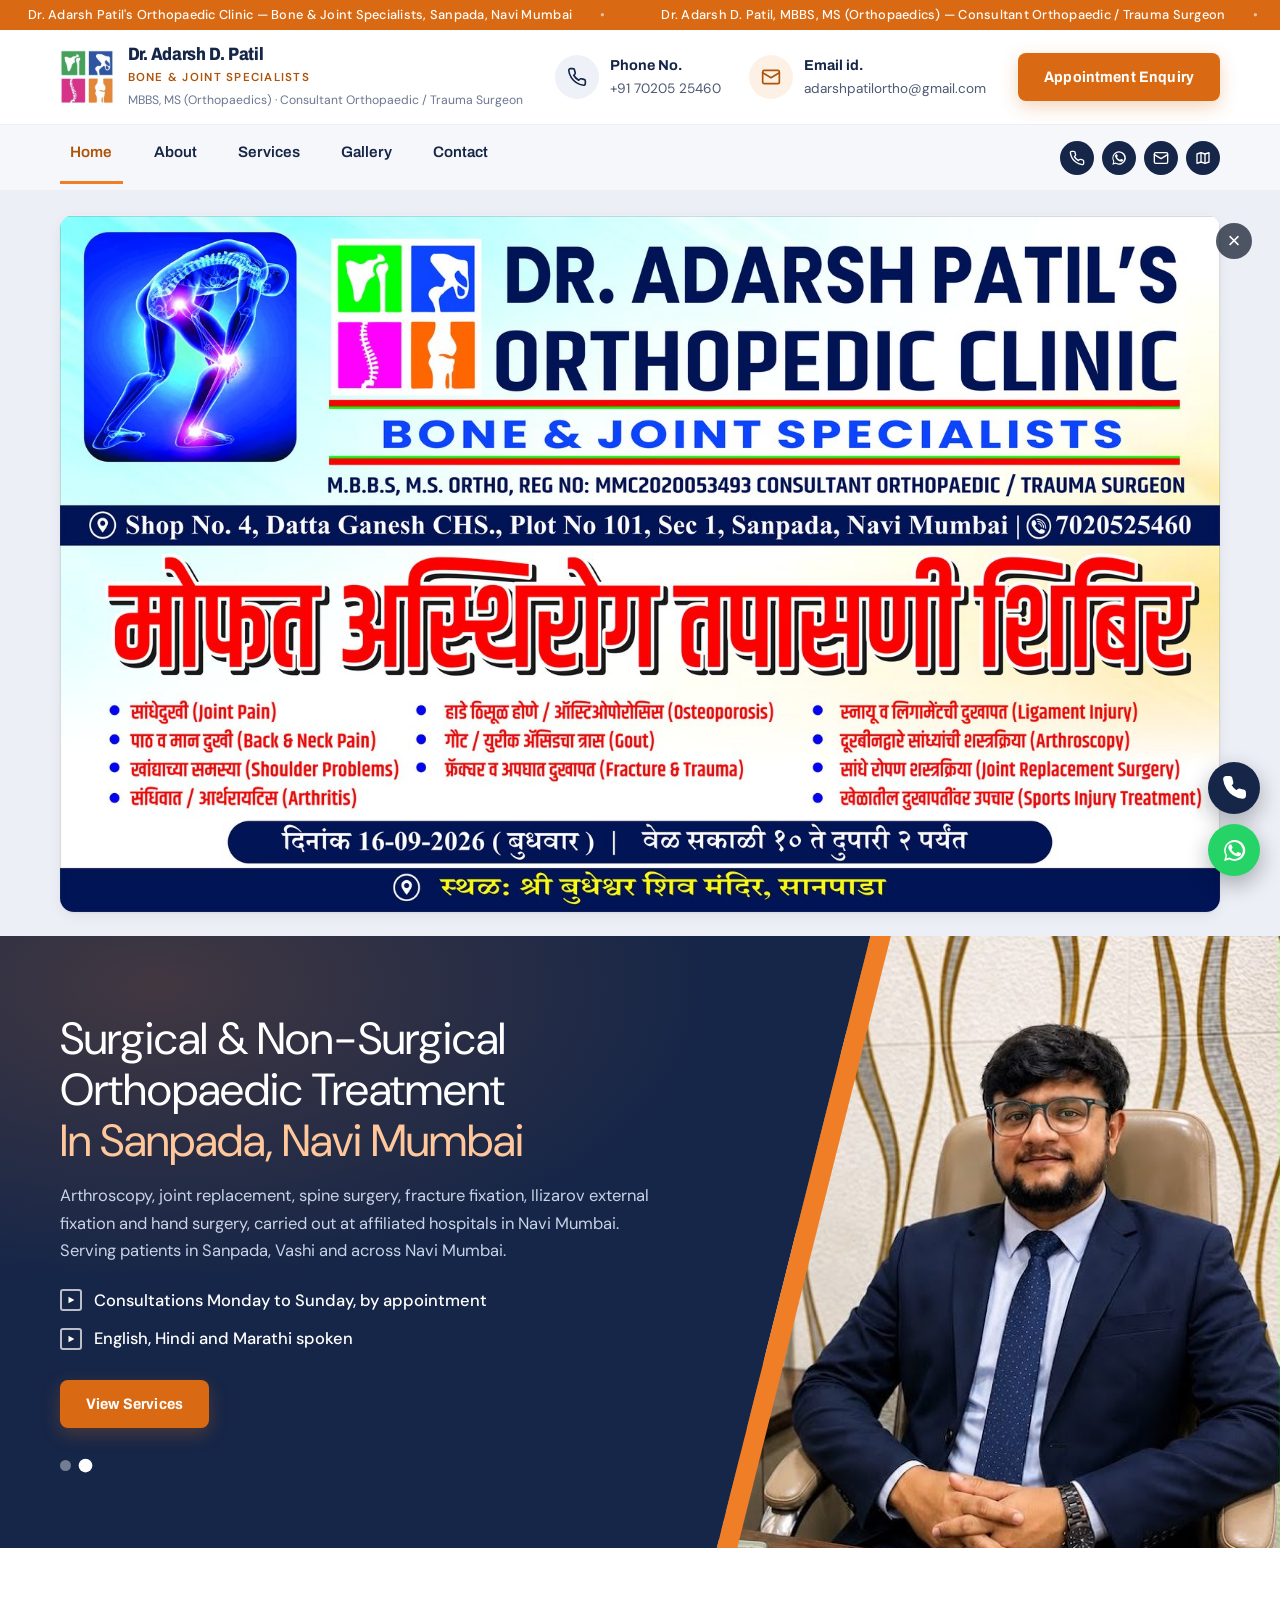
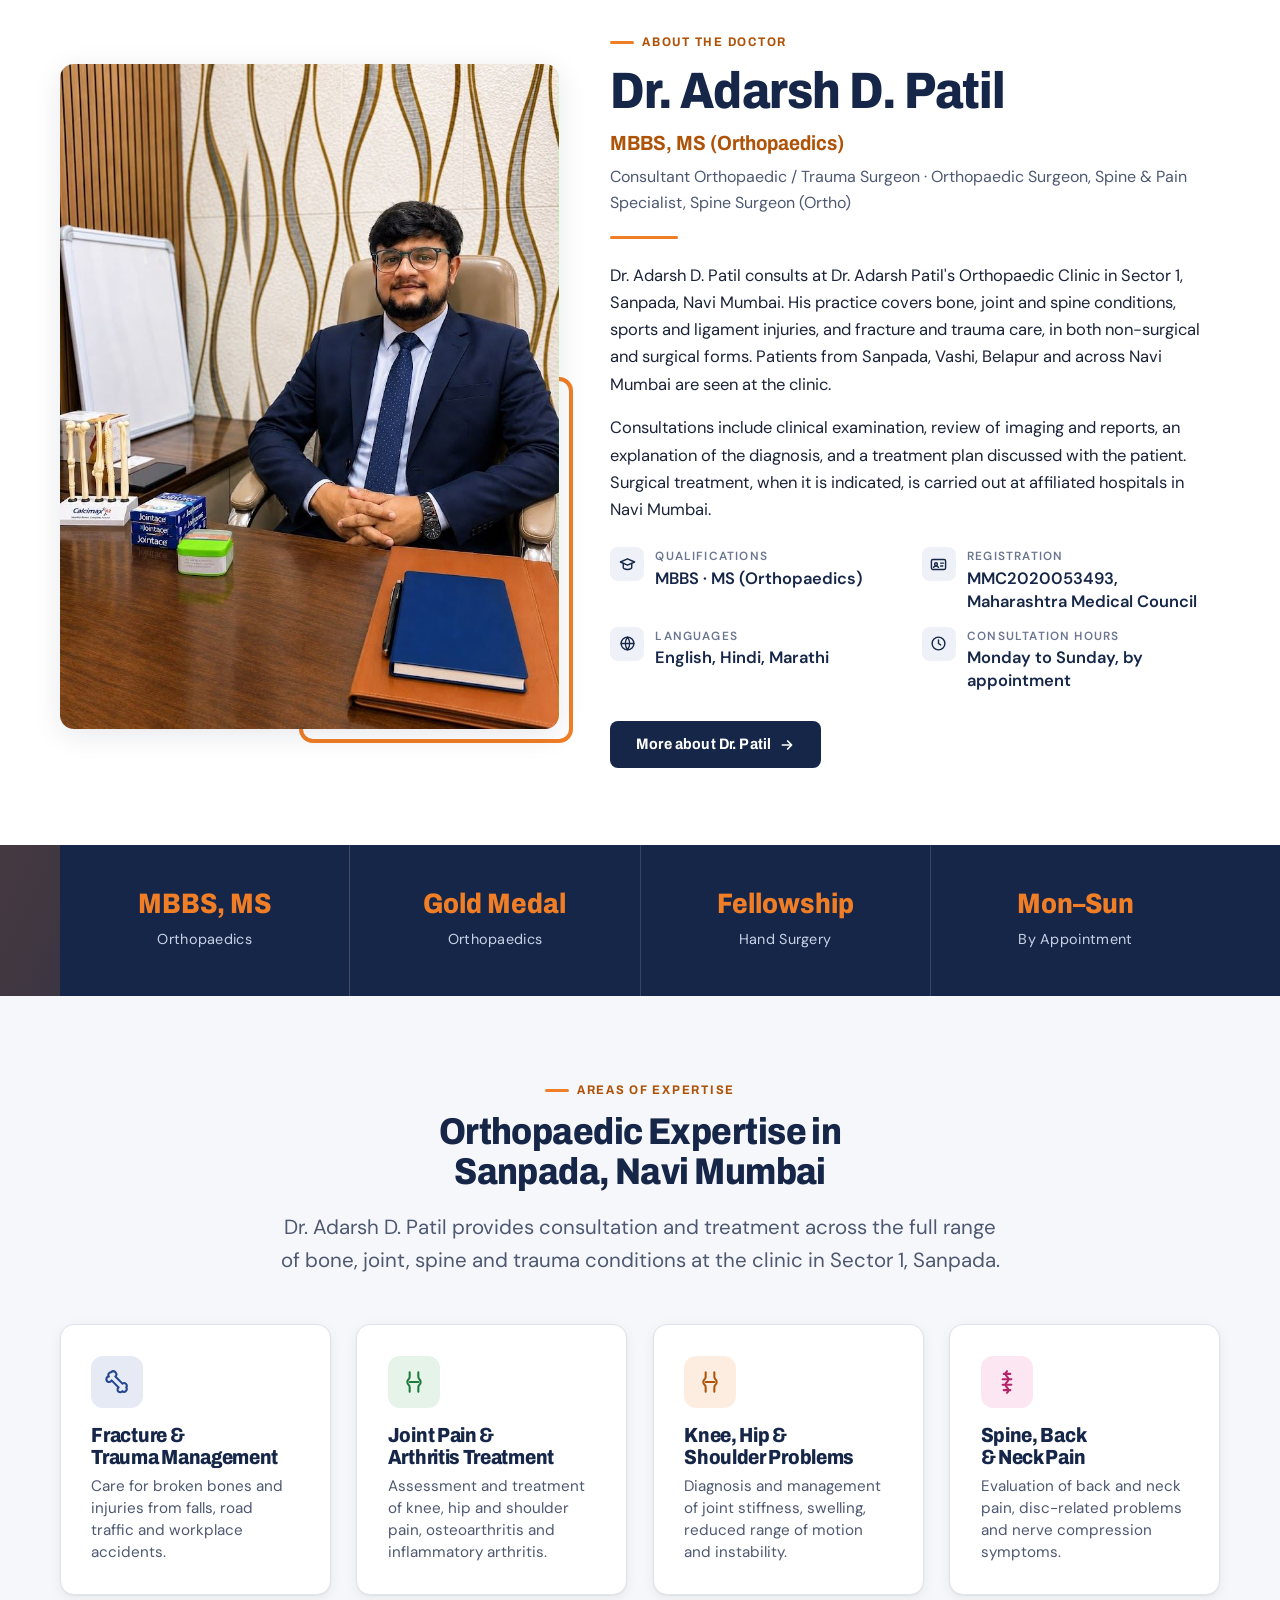
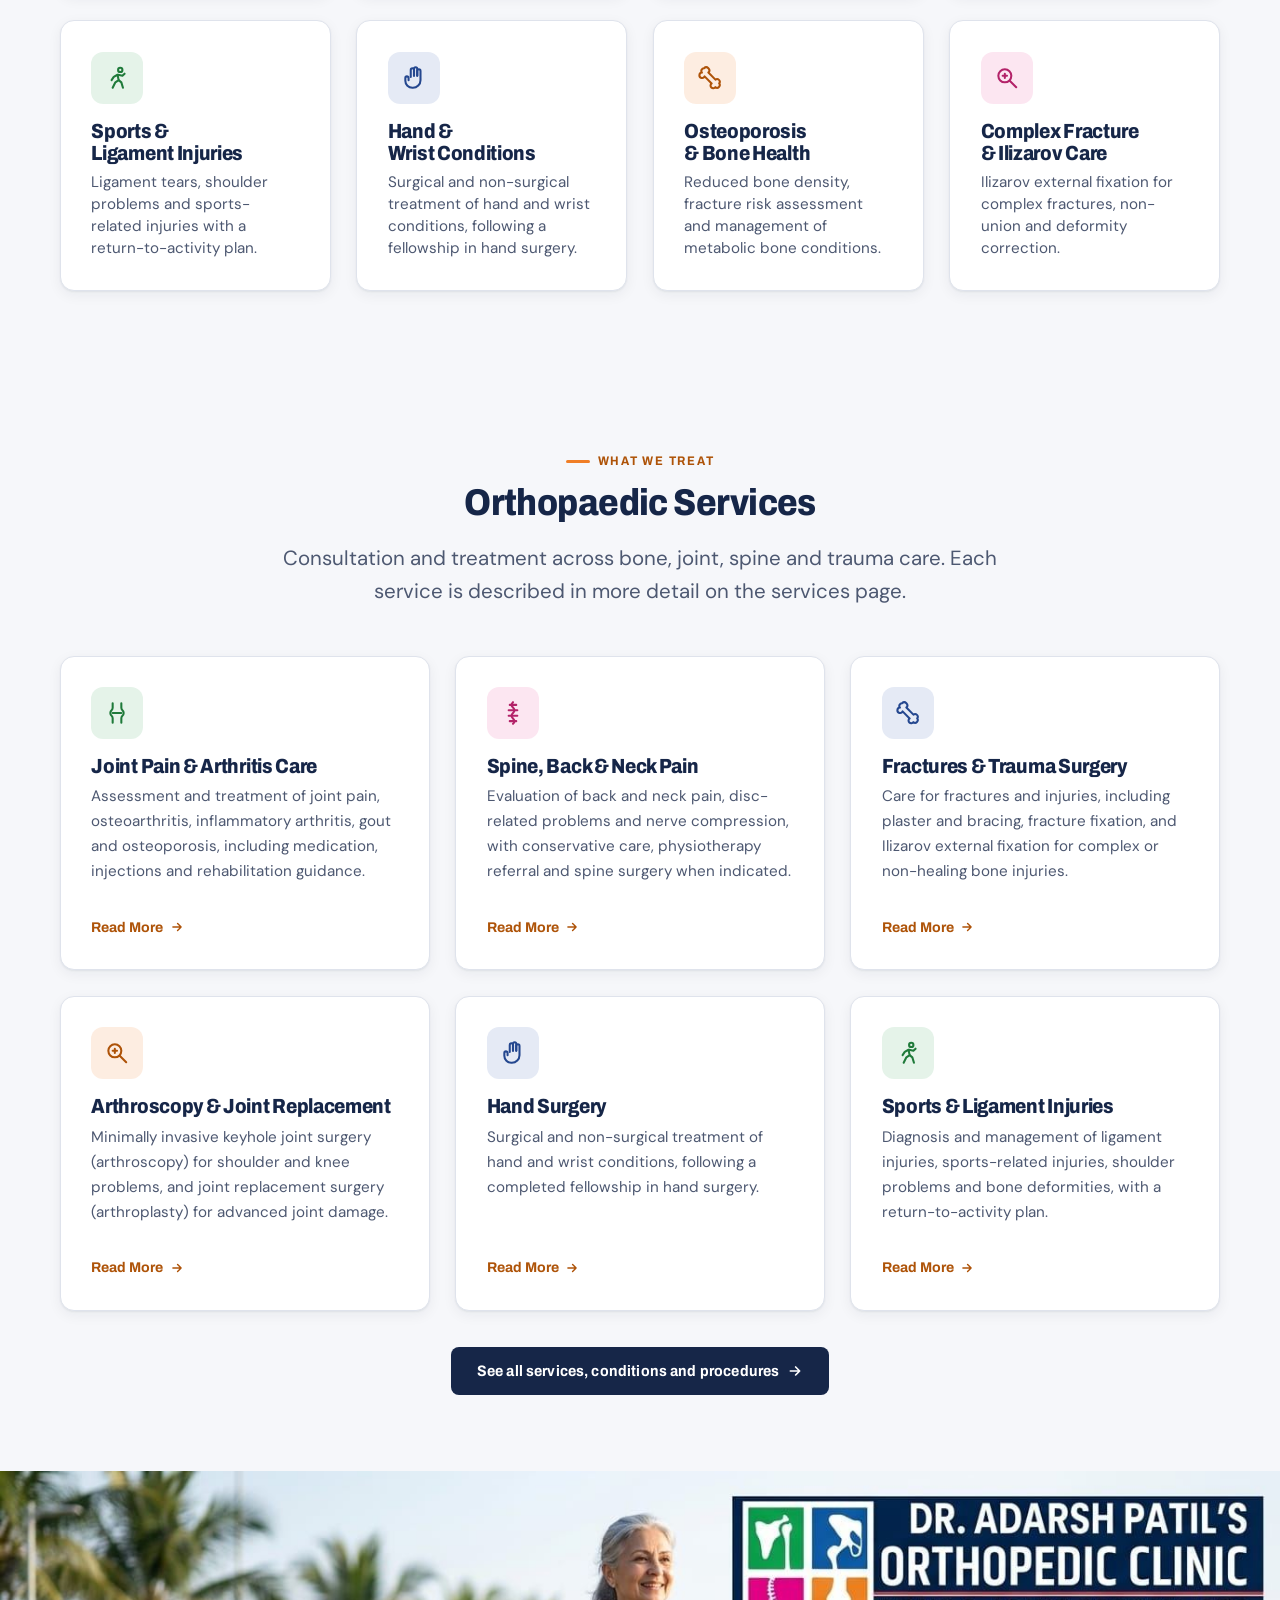
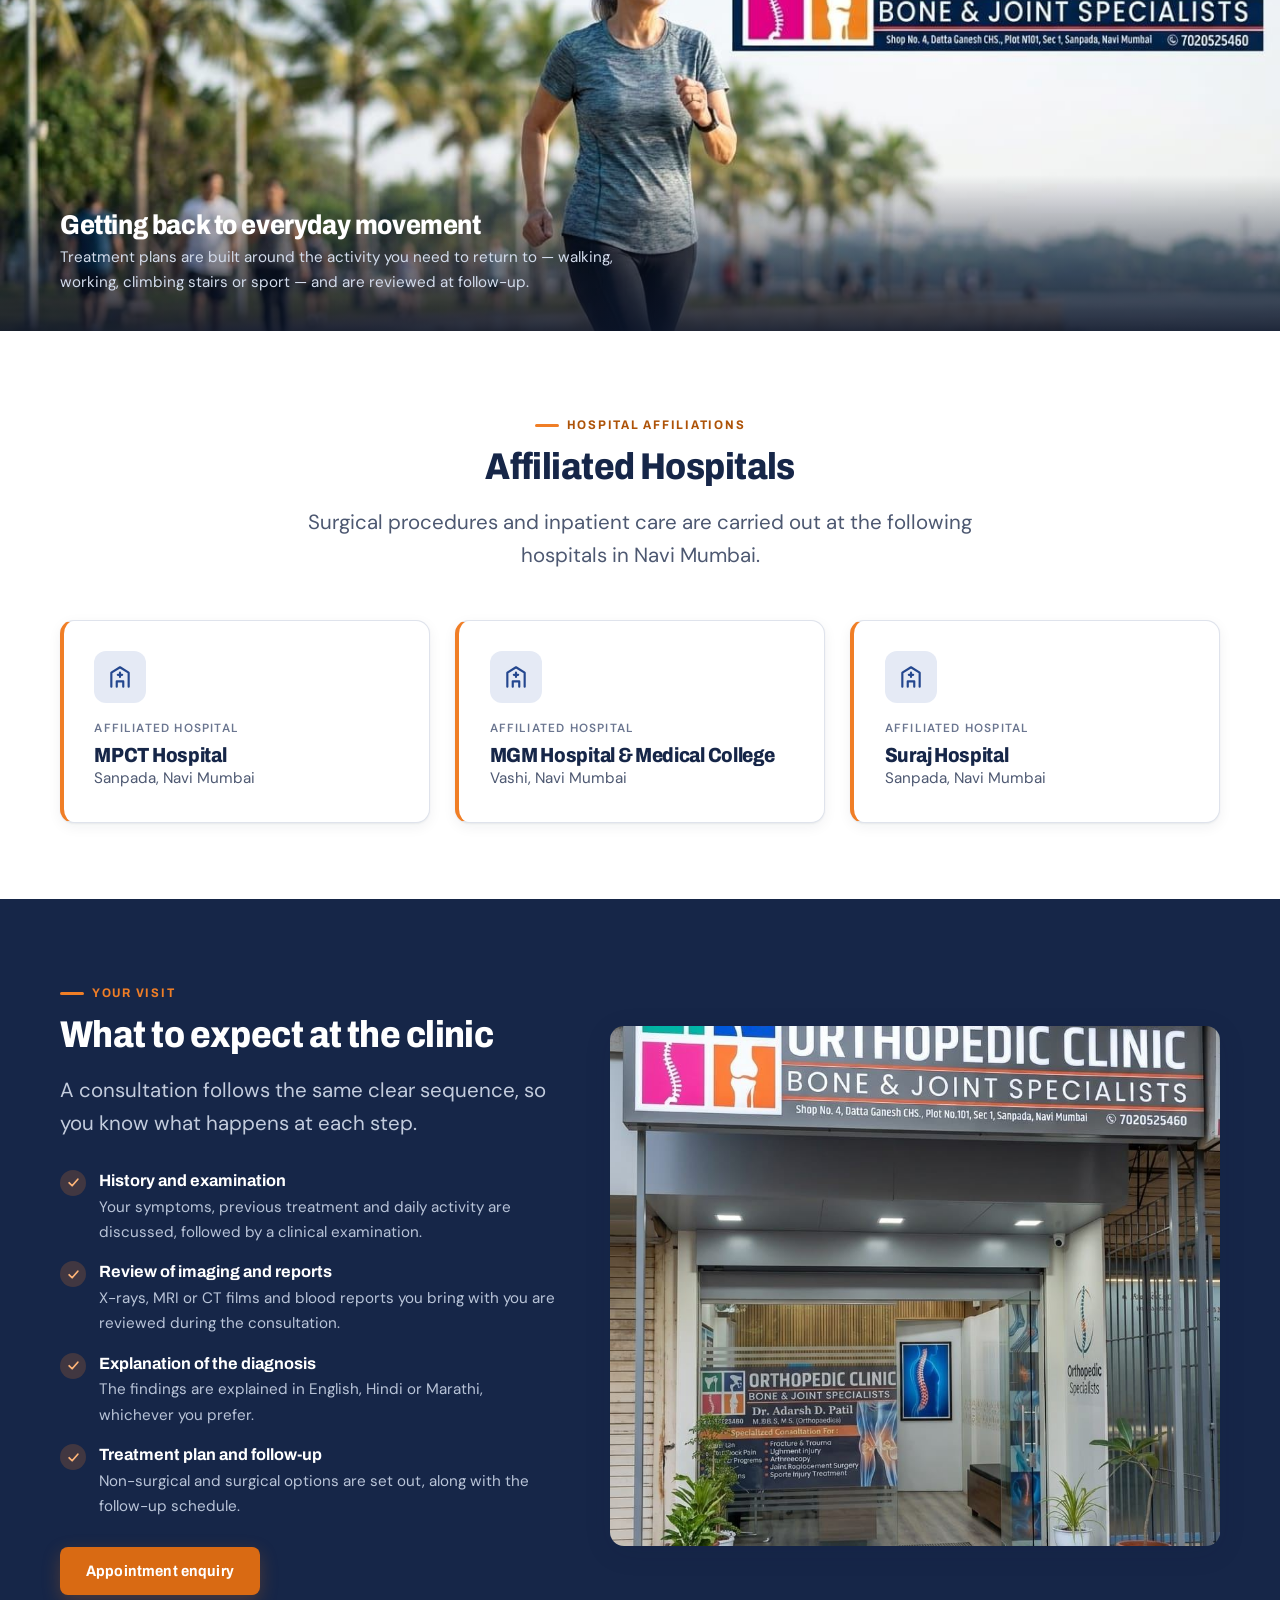
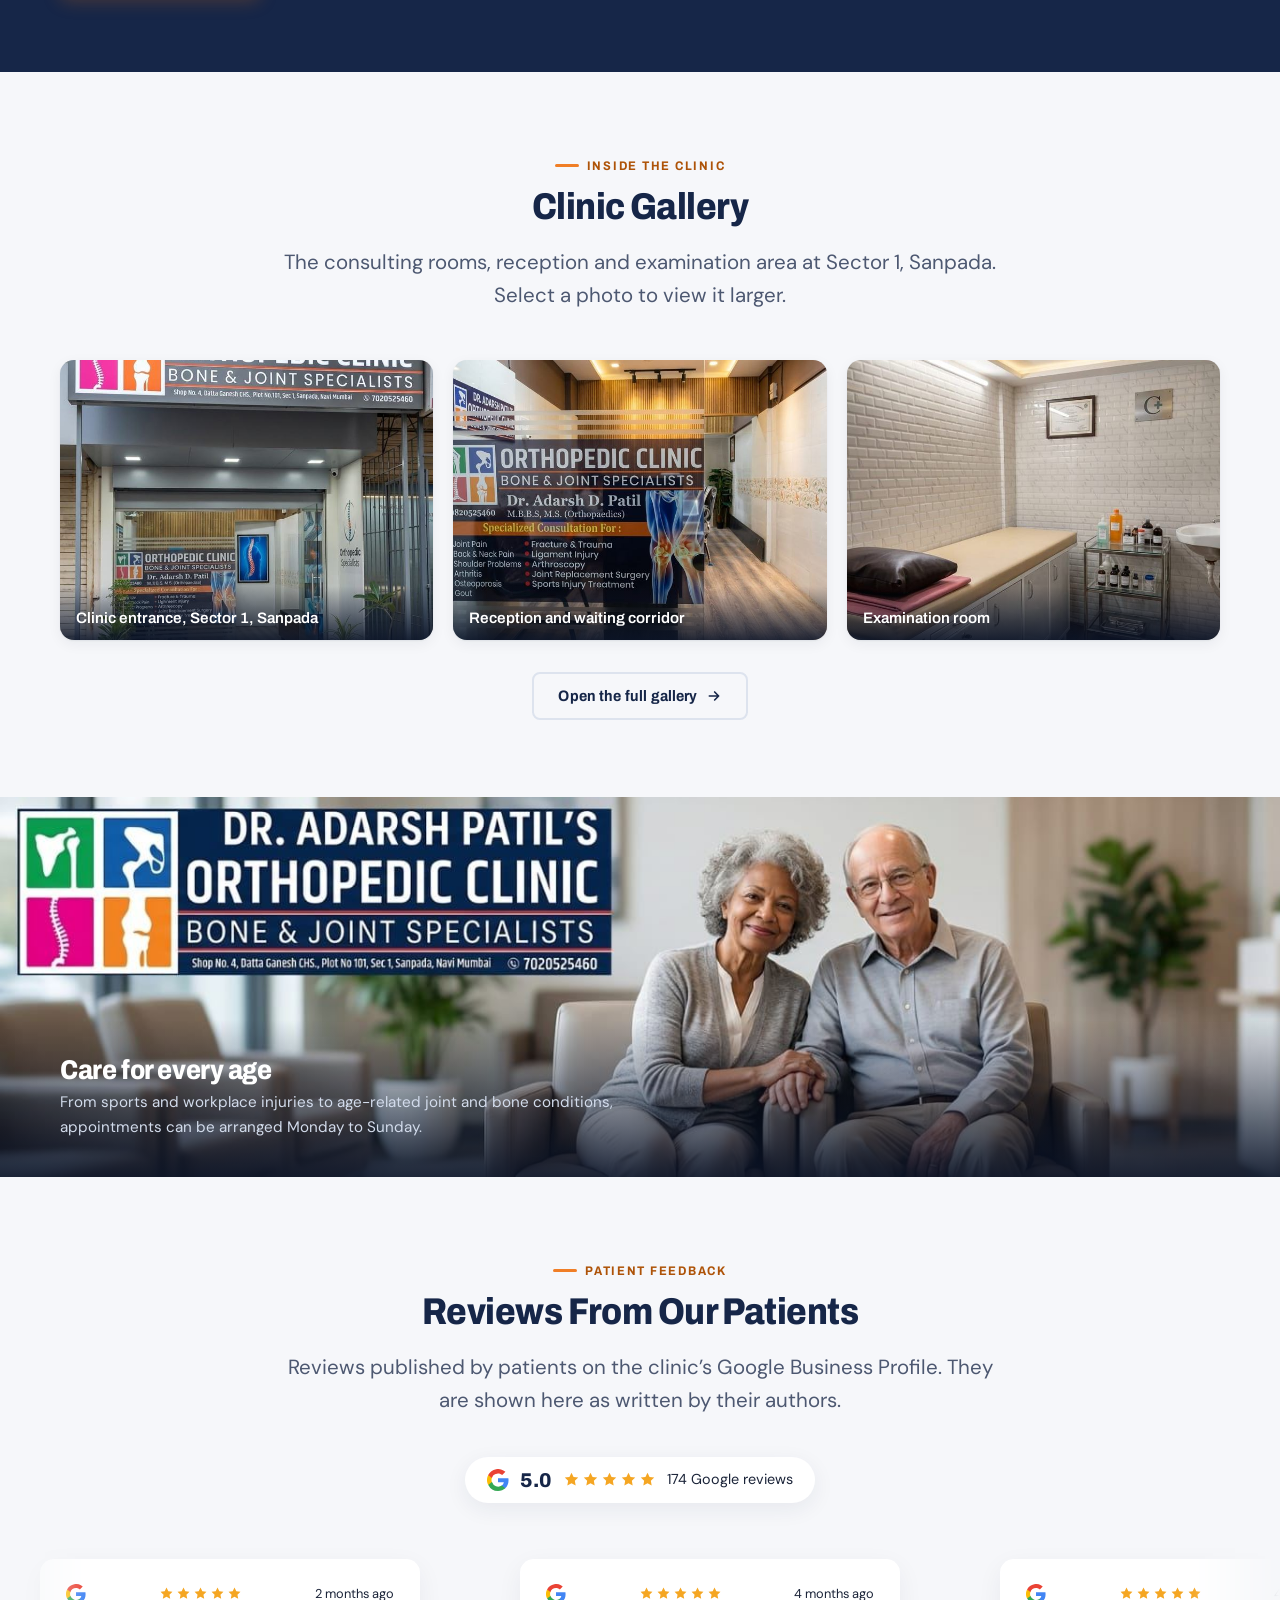
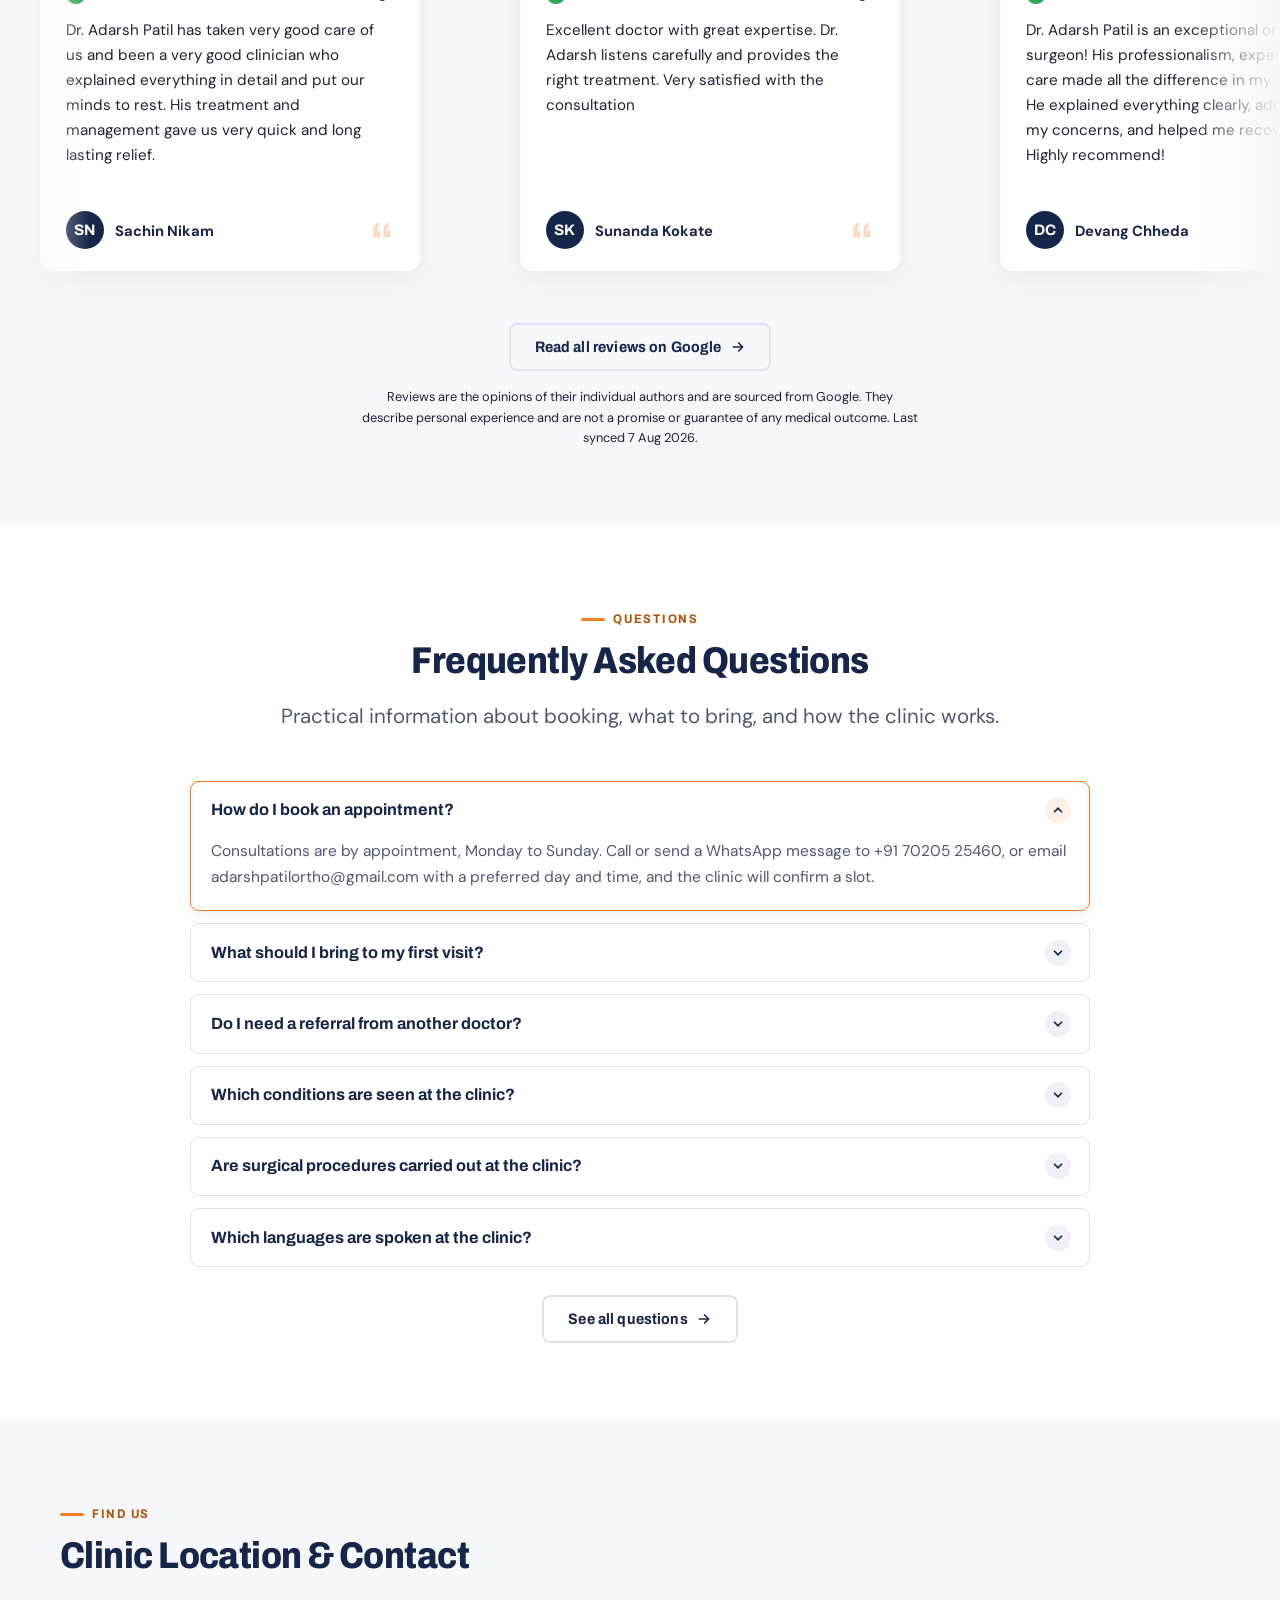
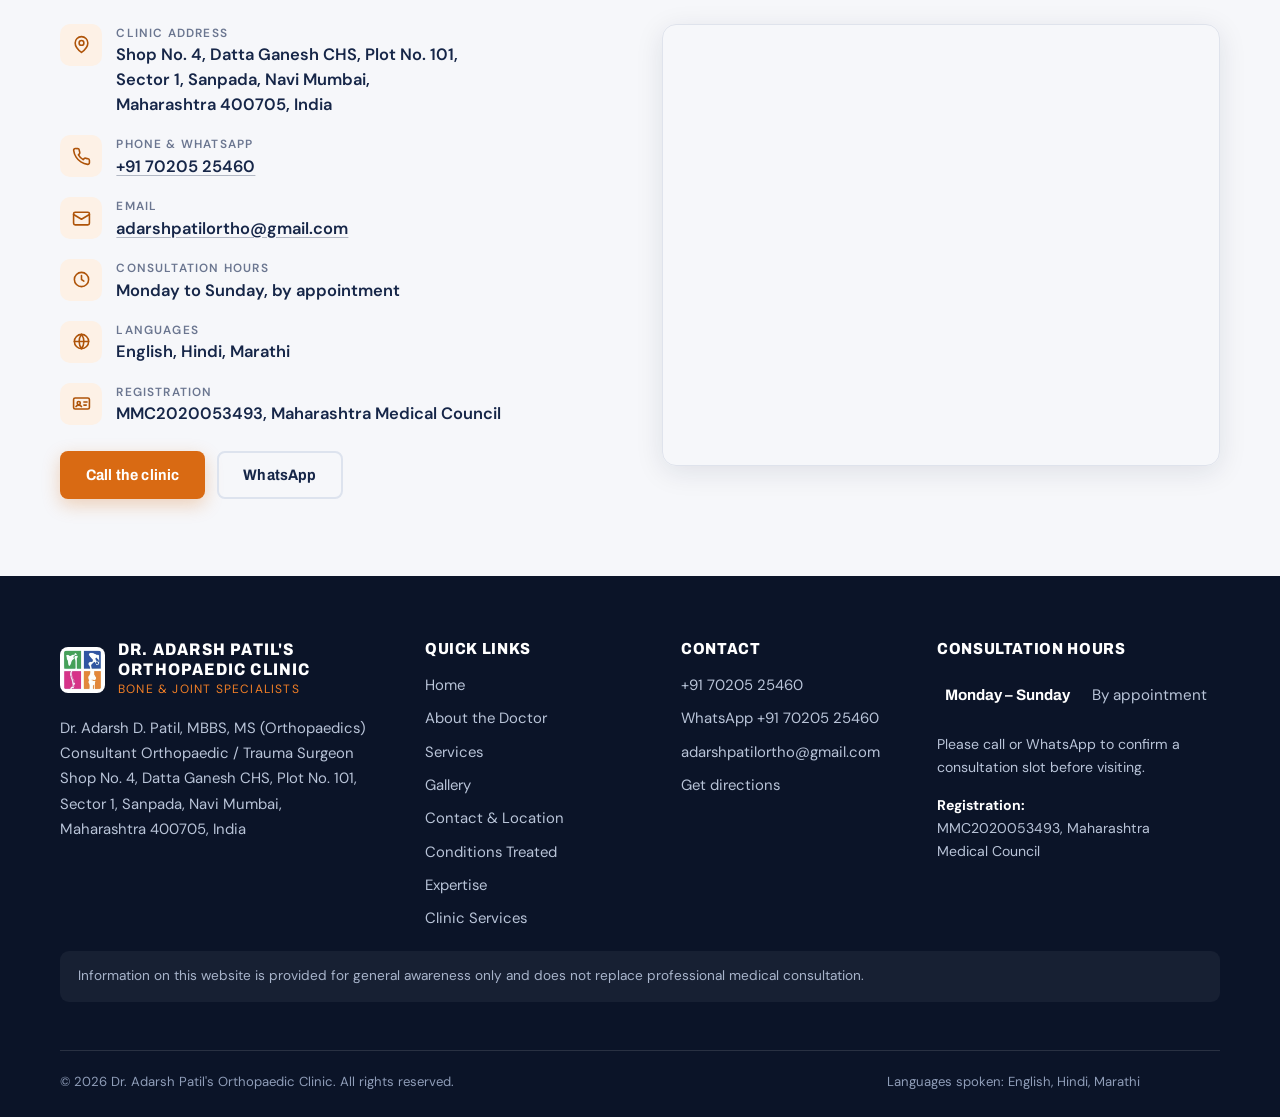
==== commit 970ede9f: "Add temporary homepage banner for 16-09-2026 free orthopaedic camp poster" ====
--- a/index.html
+++ b/index.html
@@ -27,7 +27,7 @@
 <link rel="preconnect" href="https://fonts.googleapis.com">
 <link rel="preconnect" href="https://fonts.gstatic.com" crossorigin>
 <link href="https://fonts.googleapis.com/css2?family=Archivo:wdth,wght@75..125,400..900&family=DM+Sans:opsz,wght@9..40,400..700&display=swap" rel="stylesheet">
-<link rel="stylesheet" href="css/style.css?v=2b69faa3">
+<link rel="stylesheet" href="css/style.css?v=93792e3c">
 <script type="application/ld+json">
 {
   "@context": "https://schema.org",
@@ -178,7 +178,7 @@
 </div>
 <header class="site-header">
   <div class="container header-row">
-    <a class="brand" href="index.html">
+    <a class="brand" href="/">
       <img class="brand__mark" src="assets/logo-mark.png" width="600" height="611" alt="Dr. Adarsh Patil's Orthopaedic Clinic logo: four coloured squares showing a shoulder, hip, spine and knee">
       <span class="brand__text">
         <span class="brand__name">Dr. Adarsh D. Patil</span>
@@ -208,7 +208,7 @@
       Menu
     </button>
     <nav aria-label="Primary">
-      <ul class="nav-links" id="primary-nav"><li><a href="index.html" aria-current="page">Home</a></li><li><a href="about.html">About</a></li><li><a href="services.html">Services</a></li><li><a href="gallery.html">Gallery</a></li><li><a href="contact.html">Contact</a></li></ul>
+      <ul class="nav-links" id="primary-nav"><li><a href="/" aria-current="page">Home</a></li><li><a href="about.html">About</a></li><li><a href="services.html">Services</a></li><li><a href="gallery.html">Gallery</a></li><li><a href="contact.html">Contact</a></li></ul>
     </nav>
     <div class="nav-social">
       <a href="tel:+917020525460" aria-label="Call the clinic on +91 70205 25460"><svg viewBox="0 0 24 24" fill="none" stroke="currentColor" stroke-width="2" stroke-linecap="round" stroke-linejoin="round" aria-hidden="true"><path d="M22 16.9v3a2 2 0 0 1-2.2 2 19.8 19.8 0 0 1-8.6-3.1 19.5 19.5 0 0 1-6-6A19.8 19.8 0 0 1 2.1 4.2 2 2 0 0 1 4.1 2h3a2 2 0 0 1 2 1.7c.1 1 .4 2 .7 2.9a2 2 0 0 1-.5 2.1L8.1 9.9a16 16 0 0 0 6 6l1.2-1.2a2 2 0 0 1 2.1-.5c.9.3 1.9.6 2.9.7a2 2 0 0 1 1.7 2z"/></svg></a>
@@ -218,7 +218,15 @@
     </div>
   </div>
 </div>
-<main id="main">
+
+<section class="event-banner" aria-label="Upcoming clinic event">
+  <div class="container event-banner__inner">
+    <button class="event-banner__frame gallery__item" type="button" data-full="assets/event-camp-2026-09-16.jpg" data-caption="Free Orthopaedic Check-up Camp — 16 September 2026, 10 AM to 2 PM, Shri Budheshwar Shiv Mandir, Sanpada">
+      <img src="assets/event-camp-2026-09-16.jpg" alt="Free Orthopaedic Check-up Camp — 16 September 2026, 10 AM to 2 PM, Shri Budheshwar Shiv Mandir, Sanpada" width="1600" height="961" fetchpriority="high">
+    </button>
+    <button class="event-banner__dismiss" type="button" aria-label="Dismiss this announcement">&times;</button>
+  </div>
+</section><main id="main">
 <section class="hero" aria-label="Introduction">
   <div class="hero__media">
     <img src="assets/hero-doctor.jpg" alt="Dr. Adarsh D. Patil seated at the consulting desk in his clinic" width="575" height="980" fetchpriority="high">
@@ -577,7 +585,7 @@
       <div>
         <h4>Quick Links</h4>
         <ul class="footer-links">
-          <li><a href="index.html">Home</a></li>
+          <li><a href="/">Home</a></li>
           <li><a href="about.html">About the Doctor</a></li>
           <li><a href="services.html">Services</a></li>
           <li><a href="gallery.html">Gallery</a></li>
@@ -627,7 +635,7 @@
     <p class="lightbox__cap"></p>
   </div>
 </div>
-<script src="js/main.js?v=34572780" defer></script>
+<script src="js/main.js?v=d7f545fa" defer></script>
 <script src="js/reviews.js?v=925368dd" defer></script>
 </body>
 </html>
--- a/css/style.css
+++ b/css/style.css
@@ -396,6 +396,22 @@
 }
 .band__caption h2 { color: #fff; margin-bottom: 0.3rem; font-size: var(--step-2); }
 .band__caption p { color: #d3dcec; max-width: 60ch; font-size: 0.95rem; }
+
+/* ---------- 13b. Temporary event banner ---------- */
+.event-banner { background: var(--grey-100); padding-block: clamp(0.85rem, 2vw, 1.5rem); }
+.event-banner__inner { position: relative; }
+.event-banner__frame {
+  position: relative; border: 0; padding: 0; background: none; cursor: zoom-in;
+  display: block; width: 100%; border-radius: var(--radius); overflow: hidden; box-shadow: var(--shadow-sm);
+}
+.event-banner__frame.gallery__item img { display: block; width: 100%; height: auto; aspect-ratio: 1600 / 961; object-fit: contain; background: var(--grey-100); }
+.event-banner__dismiss {
+  position: absolute; top: 0.5rem; right: 0.5rem; z-index: 2; width: 2.25rem; height: 2.25rem;
+  border: 0; border-radius: 50%; background: rgba(11, 20, 40, 0.7); color: #fff; font-size: 1.4rem;
+  line-height: 1; cursor: pointer; display: grid; place-items: center; transition: background 0.2s ease;
+}
+.event-banner__dismiss:hover { background: rgba(11, 20, 40, 0.92); }
+.event-banner.is-dismissed { display: none; }
 
 /* ---------- 14. Gallery + lightbox ---------- */
 .gallery { display: grid; gap: clamp(0.75rem, 1.6vw, 1.25rem); grid-template-columns: repeat(auto-fit, minmax(250px, 1fr)); }
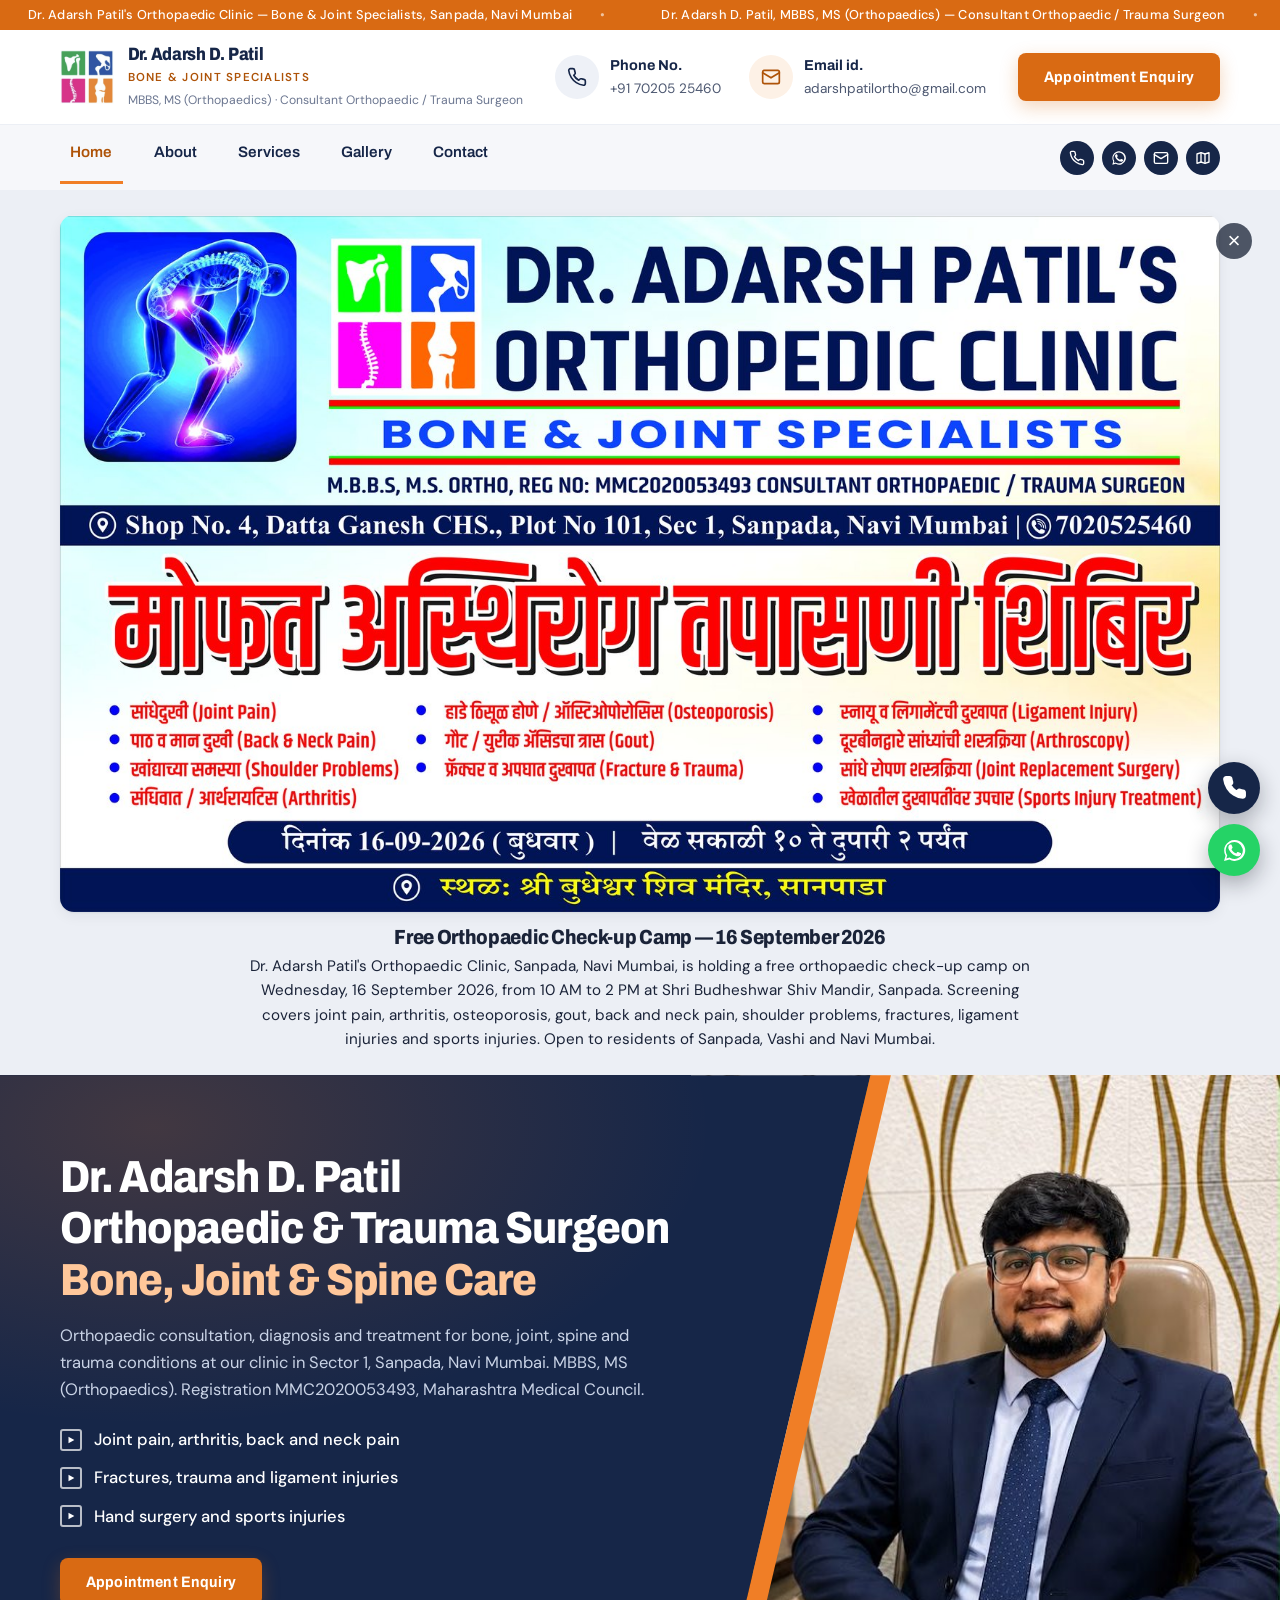
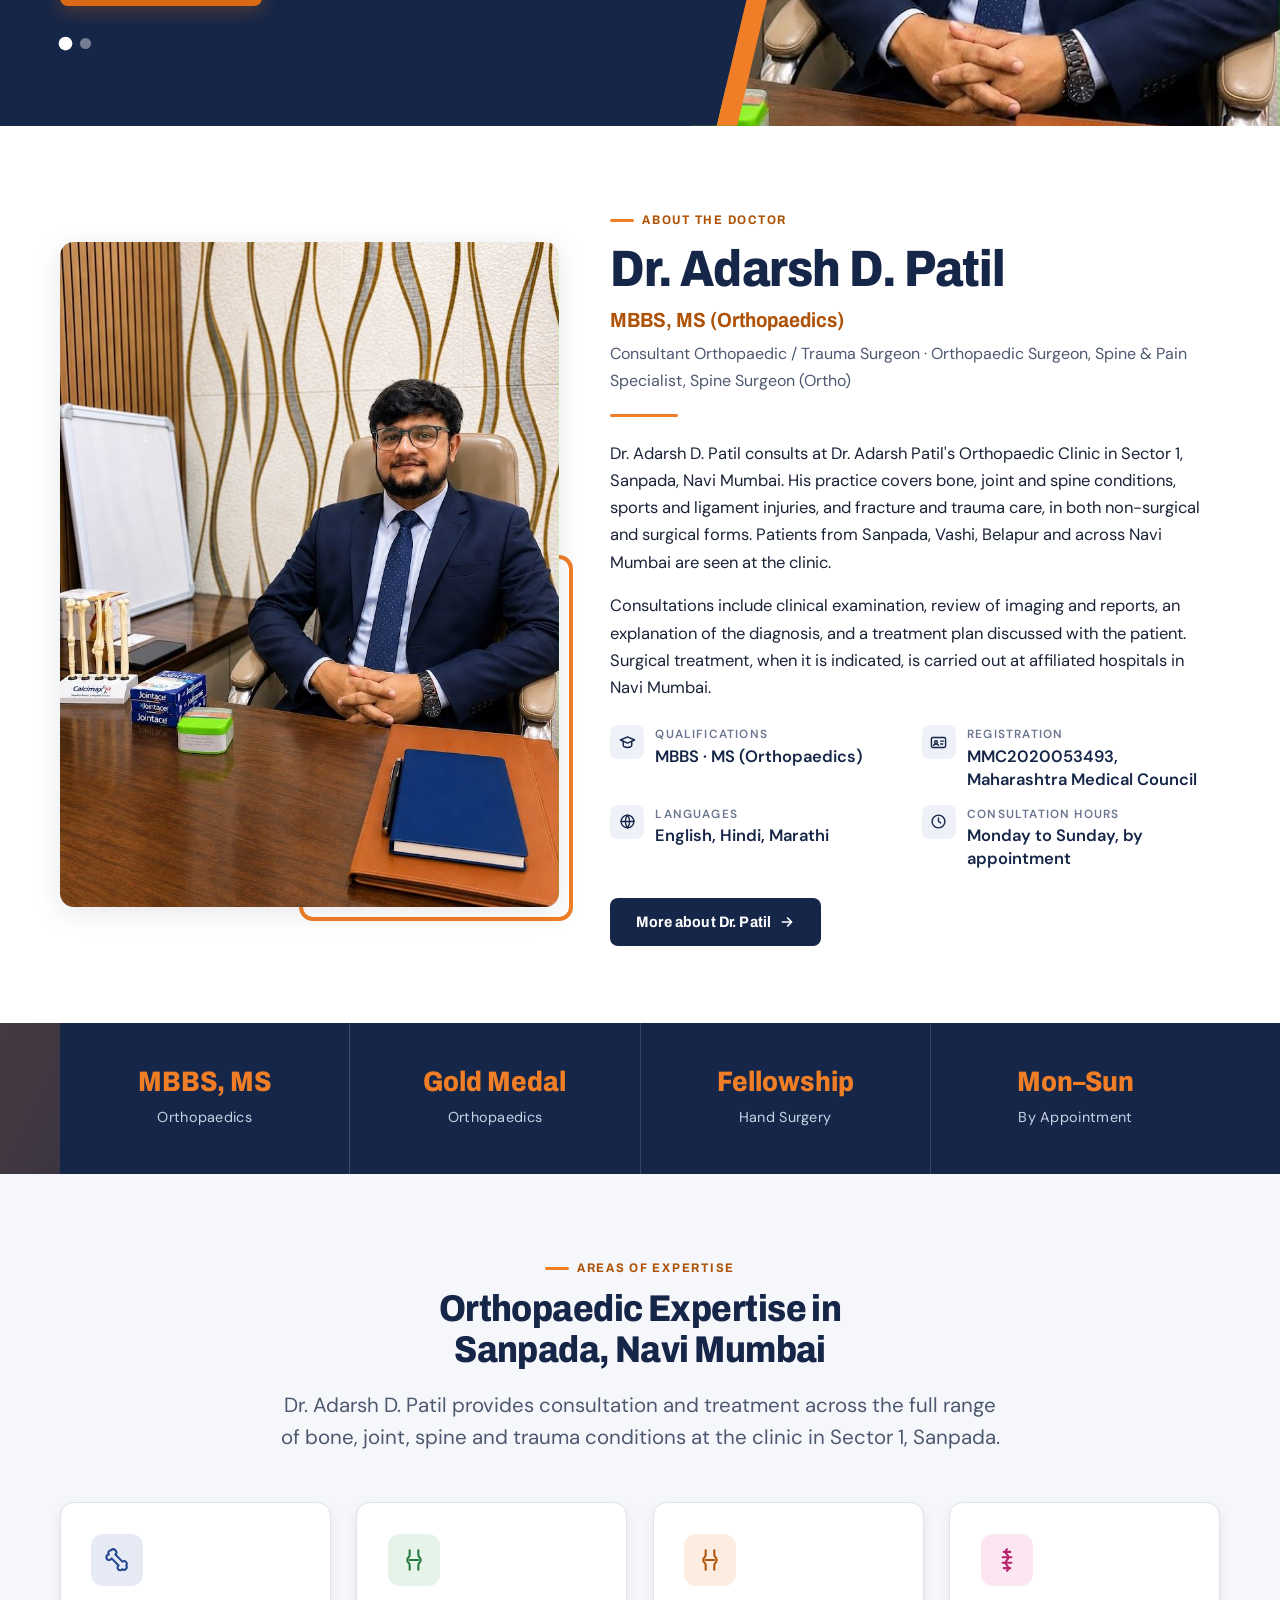
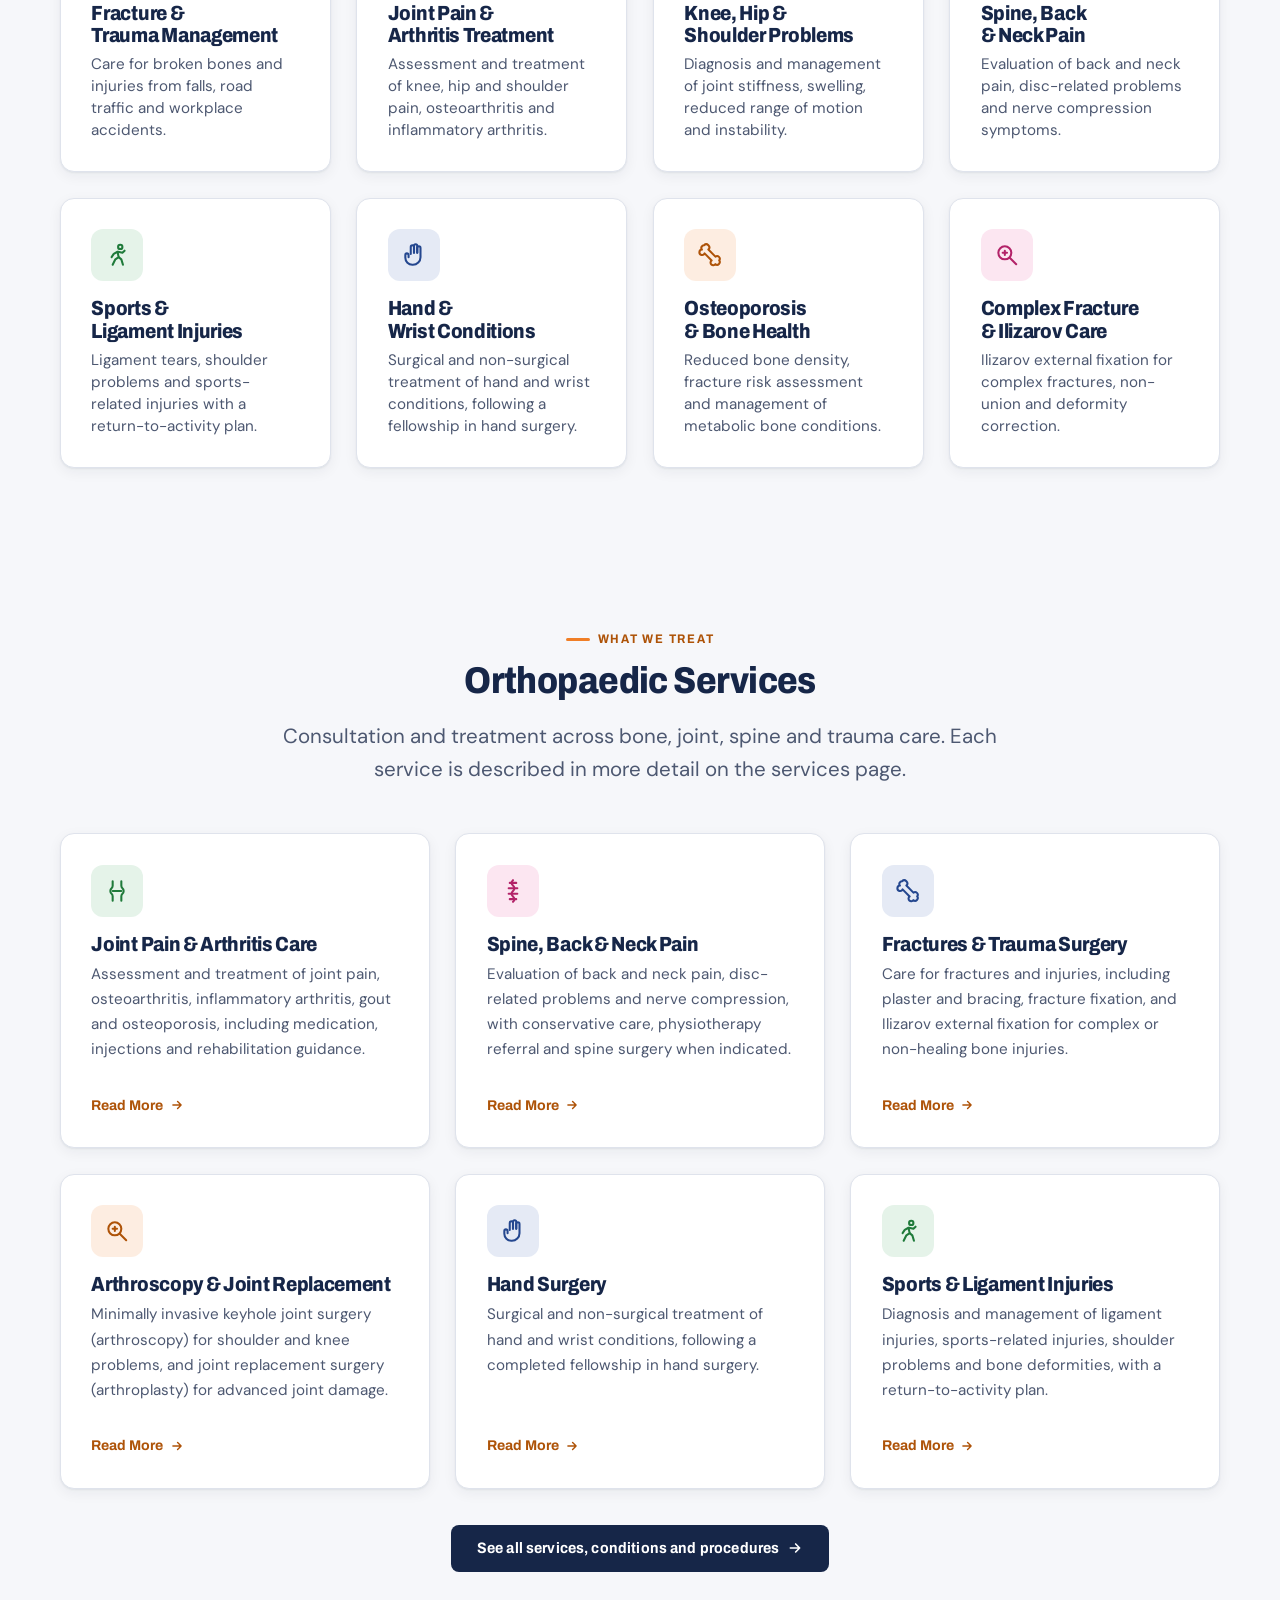
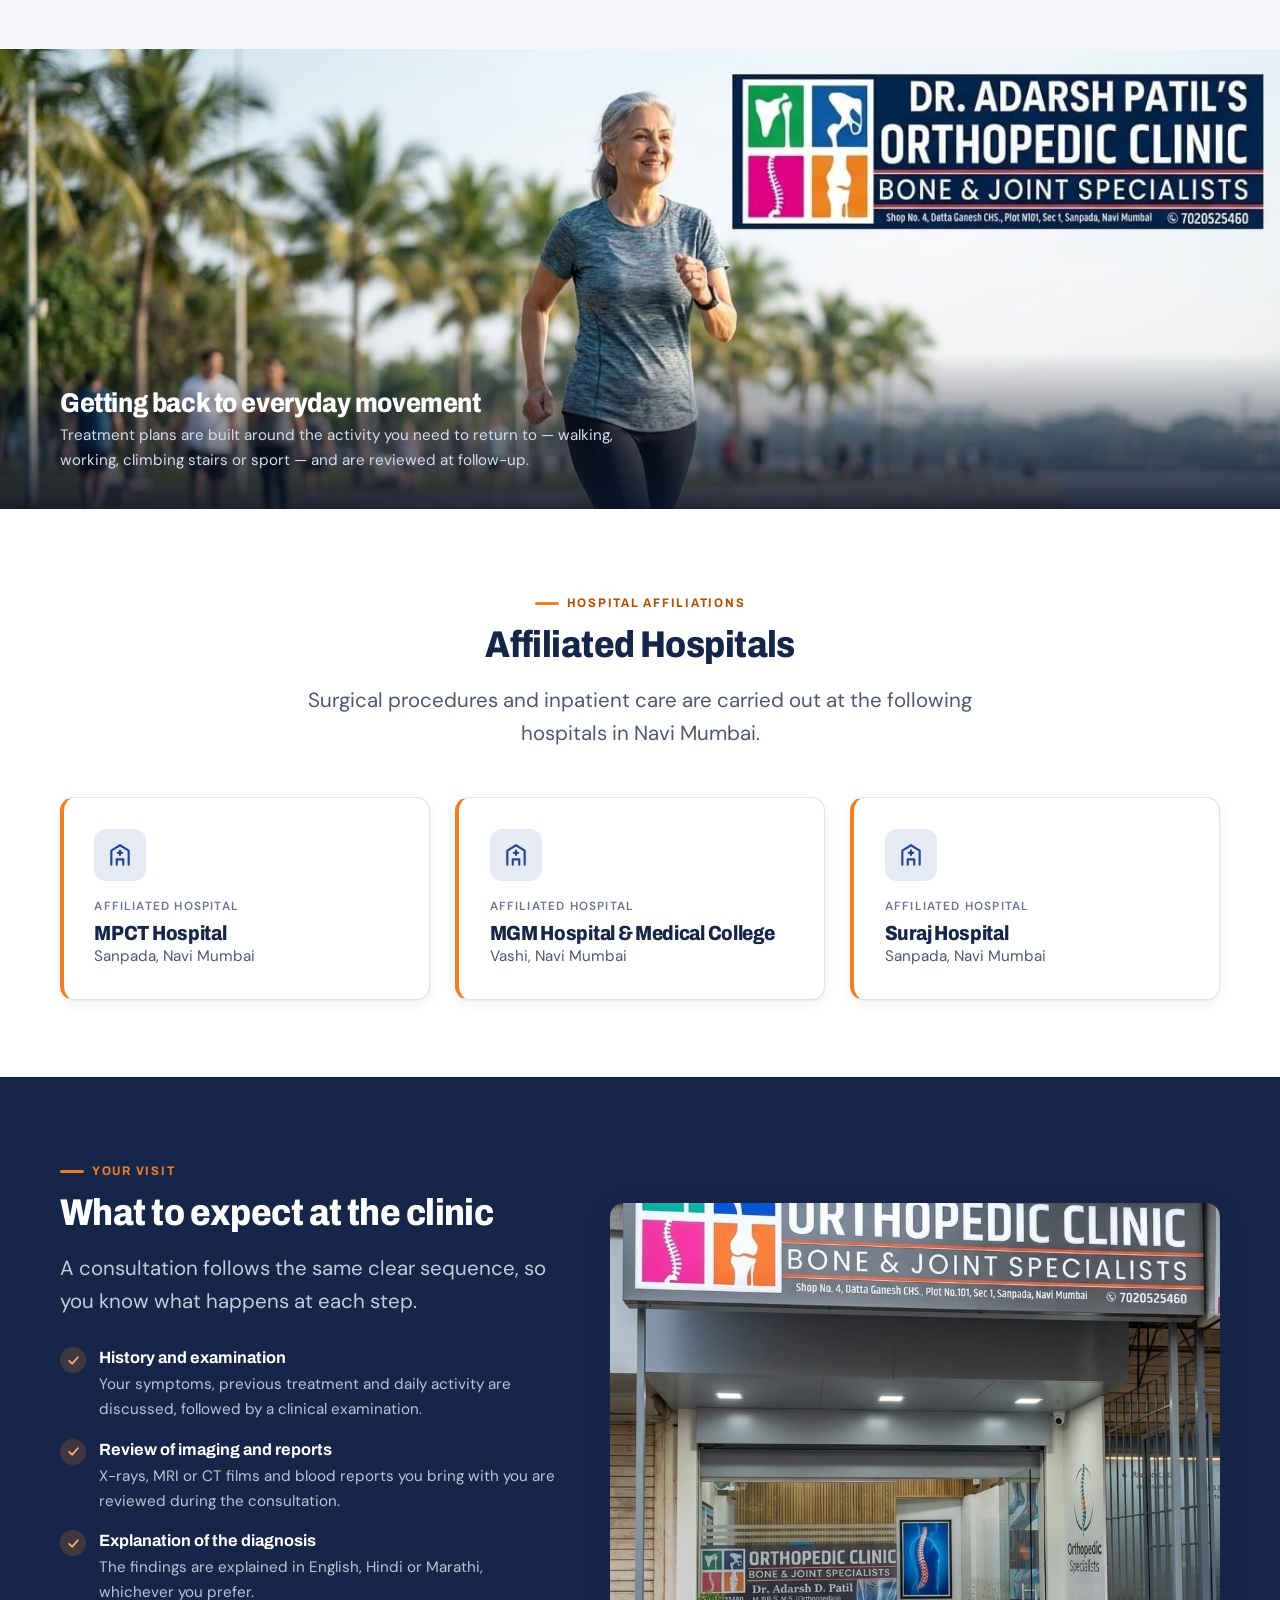
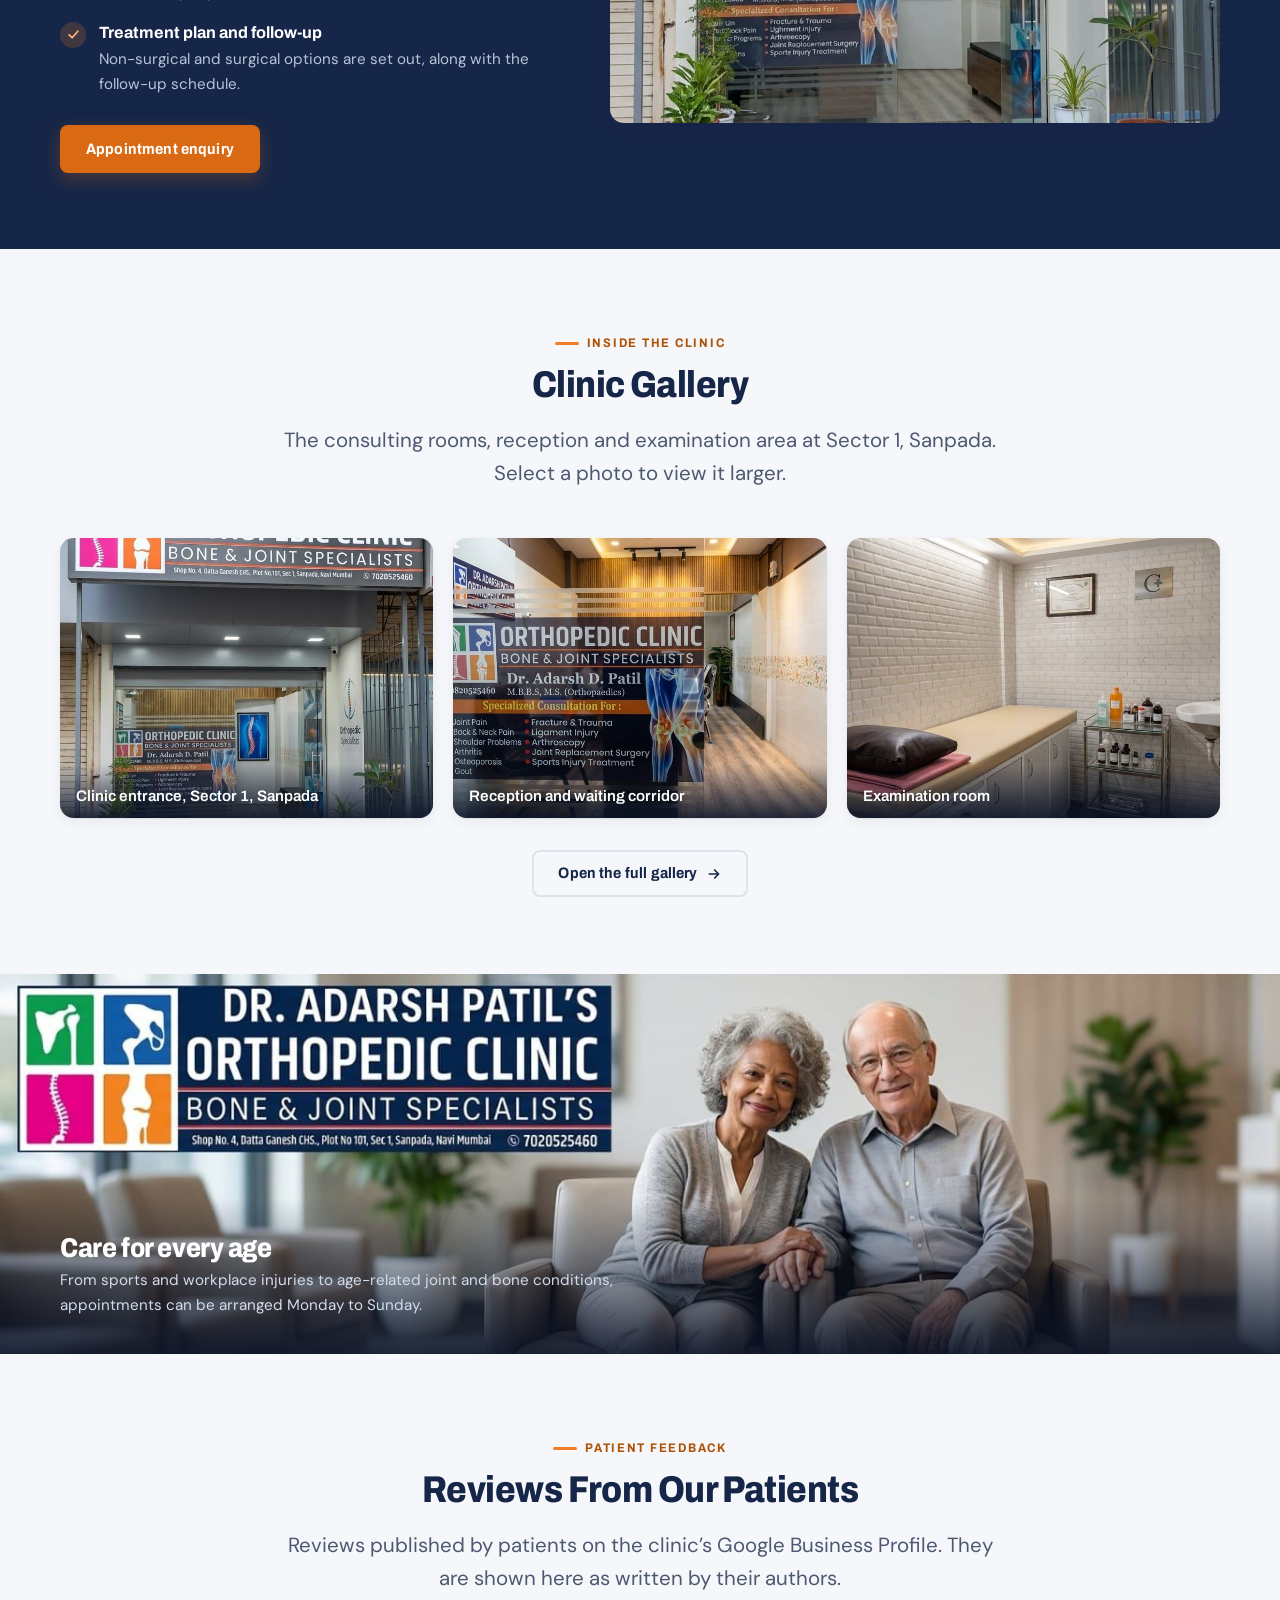
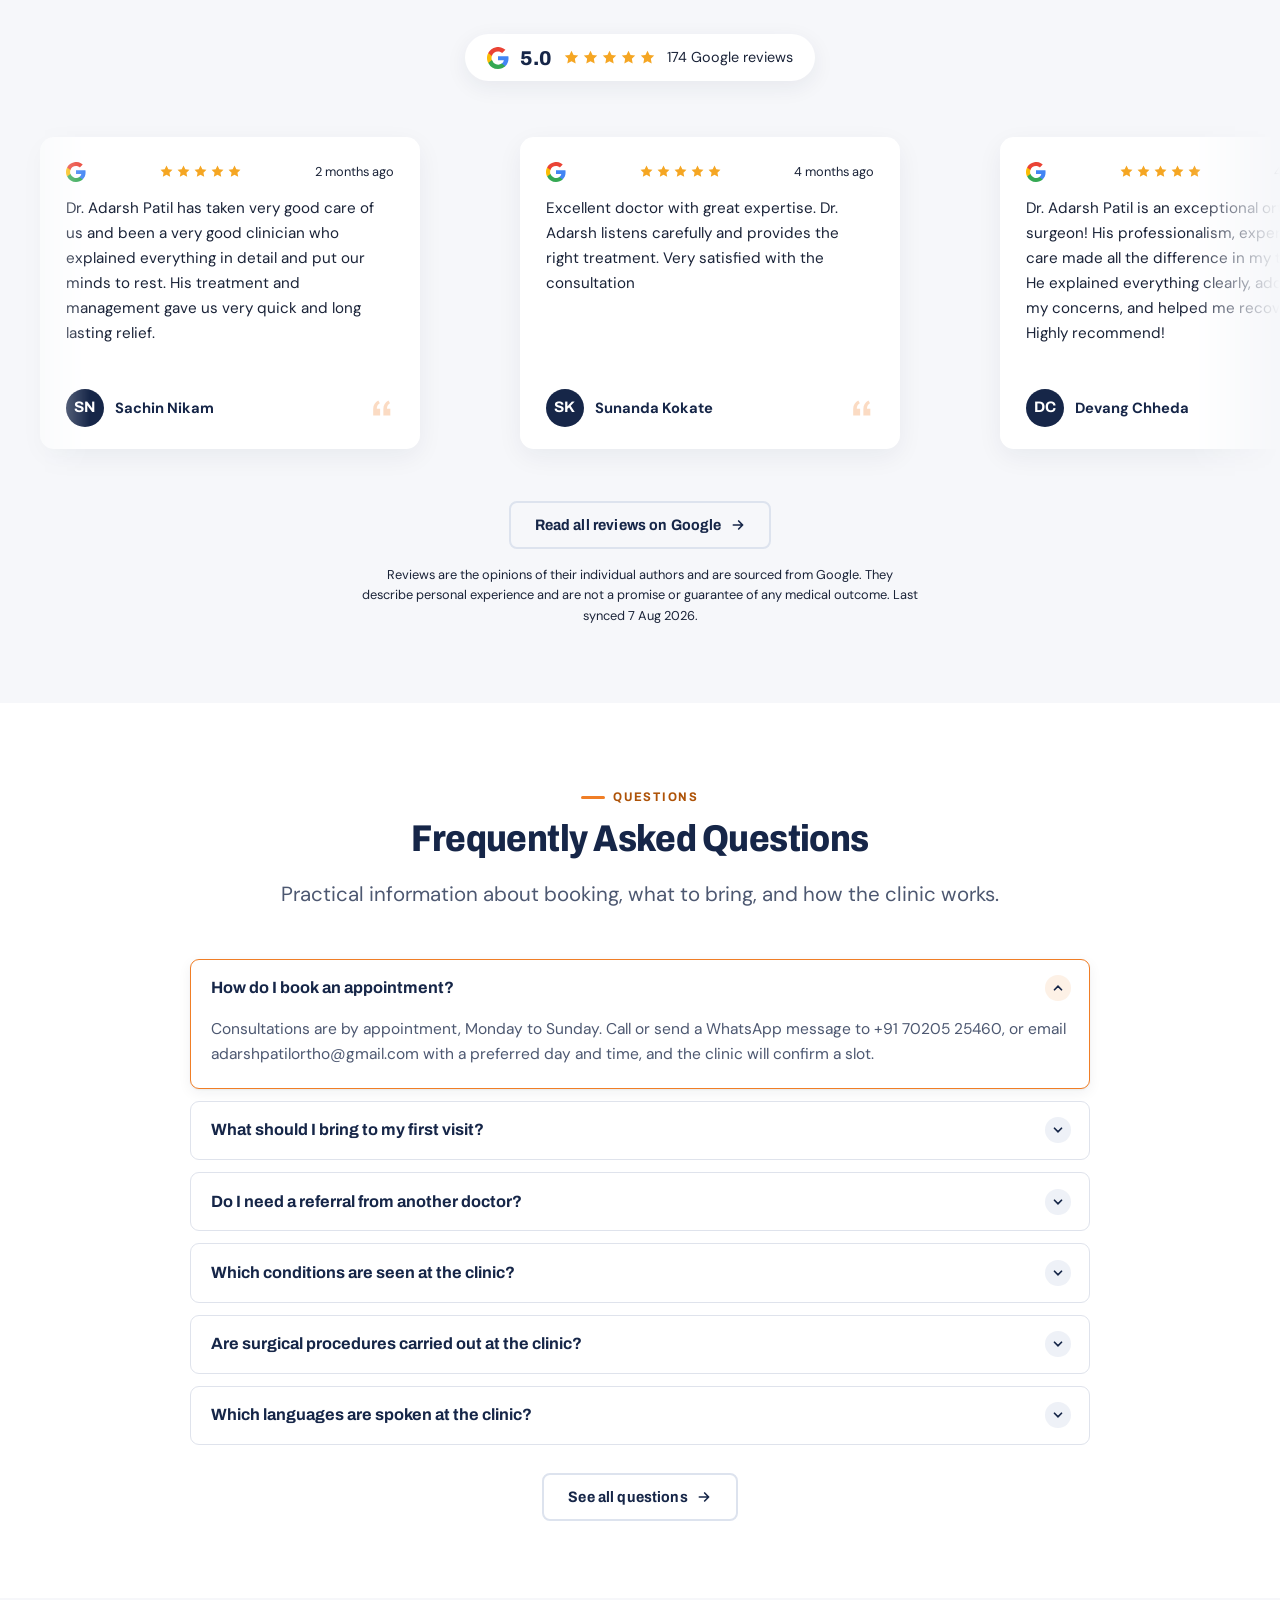
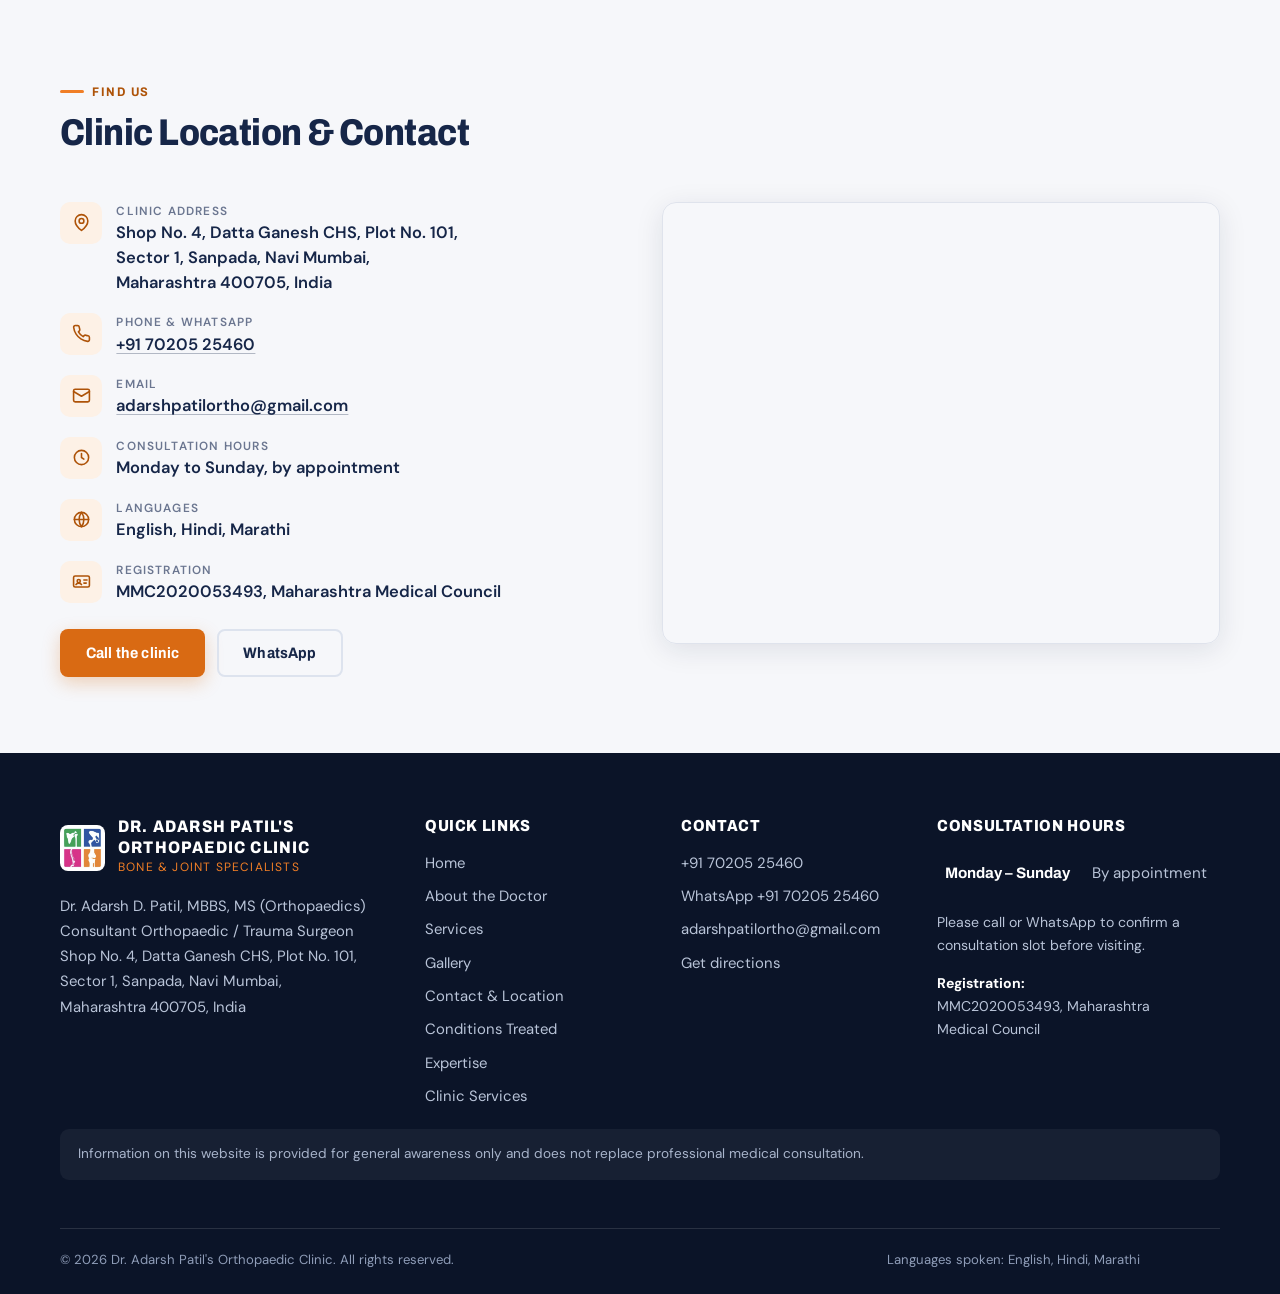
==== commit 9082bc9a: "Add SEO summary text under event banner poster" ====
--- a/index.html
+++ b/index.html
@@ -27,7 +27,7 @@
 <link rel="preconnect" href="https://fonts.googleapis.com">
 <link rel="preconnect" href="https://fonts.gstatic.com" crossorigin>
 <link href="https://fonts.googleapis.com/css2?family=Archivo:wdth,wght@75..125,400..900&family=DM+Sans:opsz,wght@9..40,400..700&display=swap" rel="stylesheet">
-<link rel="stylesheet" href="css/style.css?v=93792e3c">
+<link rel="stylesheet" href="css/style.css?v=9ca87559">
 <script type="application/ld+json">
 {
   "@context": "https://schema.org",
@@ -225,6 +225,10 @@
       <img src="assets/event-camp-2026-09-16.jpg" alt="Free Orthopaedic Check-up Camp — 16 September 2026, 10 AM to 2 PM, Shri Budheshwar Shiv Mandir, Sanpada" width="1600" height="961" fetchpriority="high">
     </button>
     <button class="event-banner__dismiss" type="button" aria-label="Dismiss this announcement">&times;</button>
+    <div class="event-banner__summary">
+      <h2 class="event-banner__title">Free Orthopaedic Check-up Camp — 16 September 2026</h2>
+      <p class="event-banner__text">Dr. Adarsh Patil's Orthopaedic Clinic, Sanpada, Navi Mumbai, is holding a free orthopaedic check-up camp on Wednesday, 16 September 2026, from 10 AM to 2 PM at Shri Budheshwar Shiv Mandir, Sanpada. Screening covers joint pain, arthritis, osteoporosis, gout, back and neck pain, shoulder problems, fractures, ligament injuries and sports injuries. Open to residents of Sanpada, Vashi and Navi Mumbai.</p>
+    </div>
   </div>
 </section><main id="main">
 <section class="hero" aria-label="Introduction">
--- a/css/style.css
+++ b/css/style.css
@@ -412,6 +412,9 @@
 }
 .event-banner__dismiss:hover { background: rgba(11, 20, 40, 0.92); }
 .event-banner.is-dismissed { display: none; }
+.event-banner__summary { margin-top: 0.9rem; text-align: center; max-width: 72ch; margin-inline: auto; }
+.event-banner__title { font-size: var(--step-1); color: var(--ink); margin-bottom: 0.35rem; }
+.event-banner__text { color: var(--muted); font-size: 0.95rem; line-height: 1.6; }
 
 /* ---------- 14. Gallery + lightbox ---------- */
 .gallery { display: grid; gap: clamp(0.75rem, 1.6vw, 1.25rem); grid-template-columns: repeat(auto-fit, minmax(250px, 1fr)); }
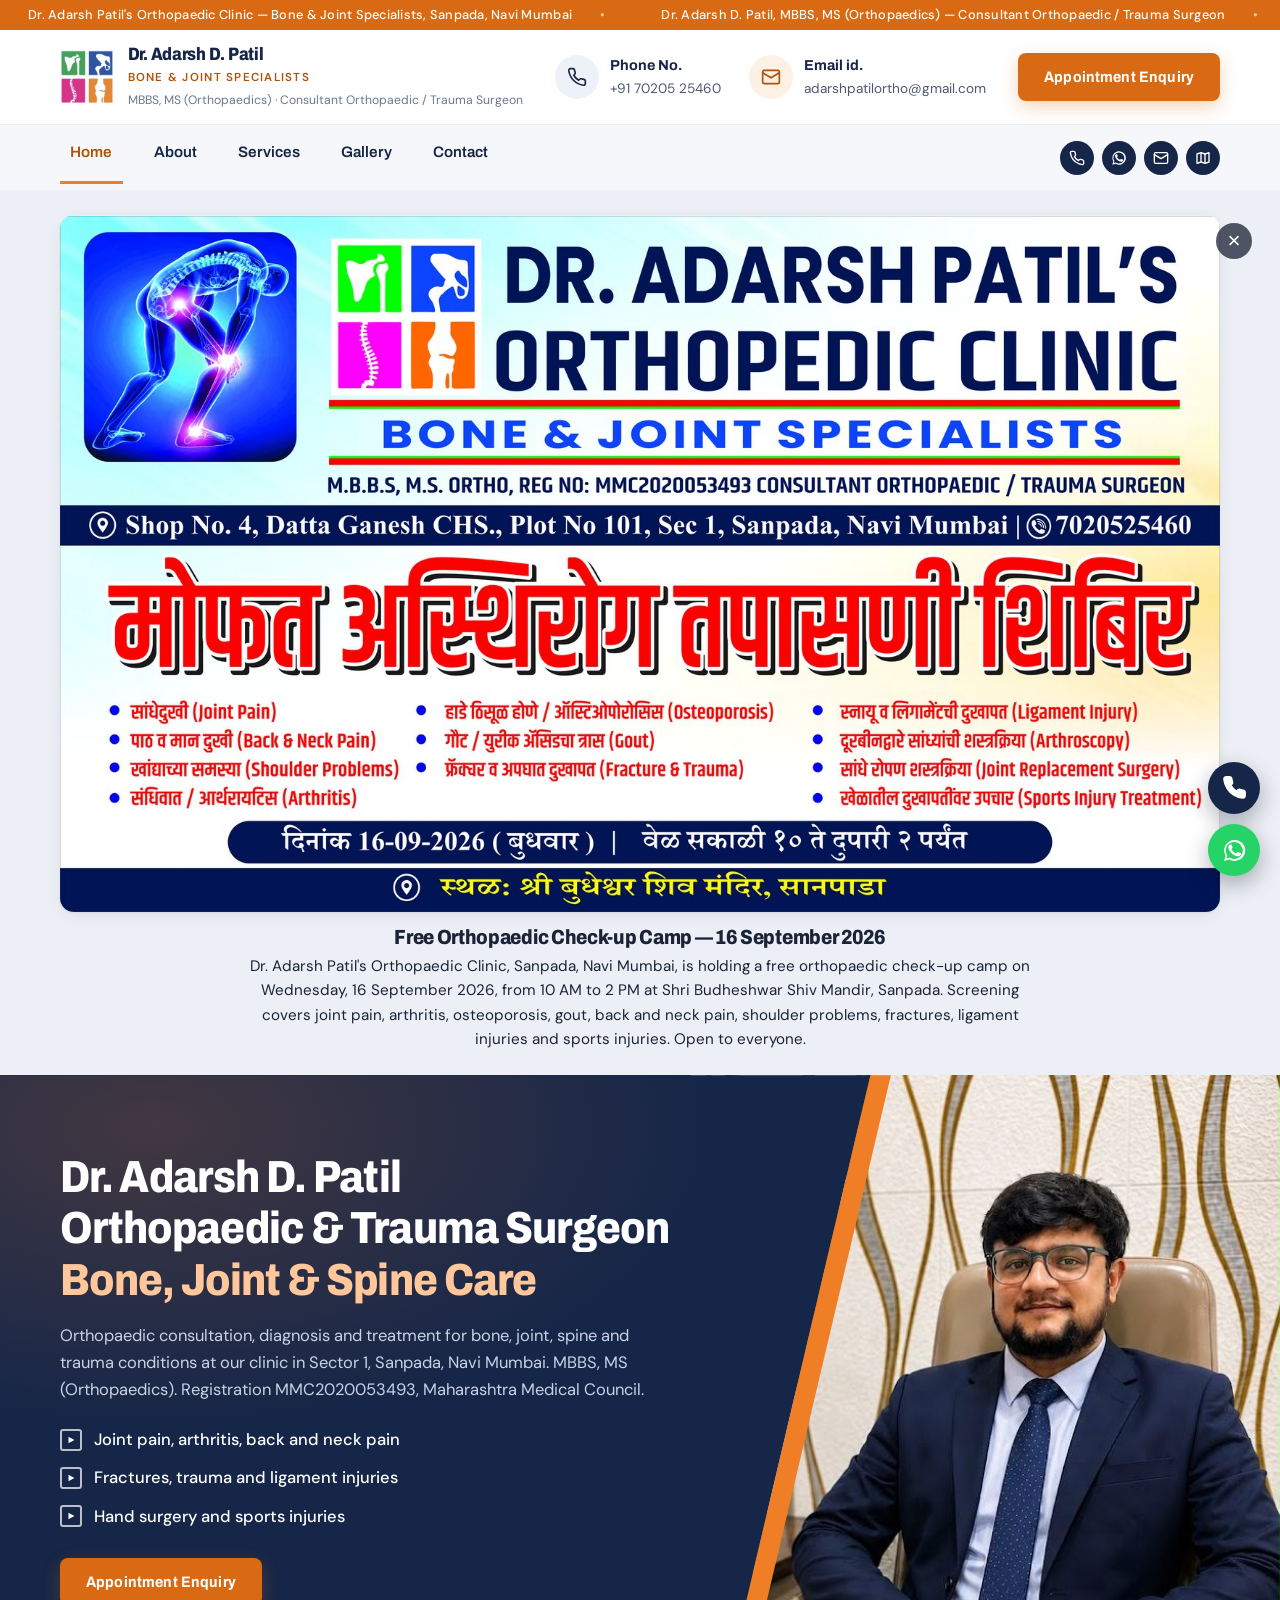
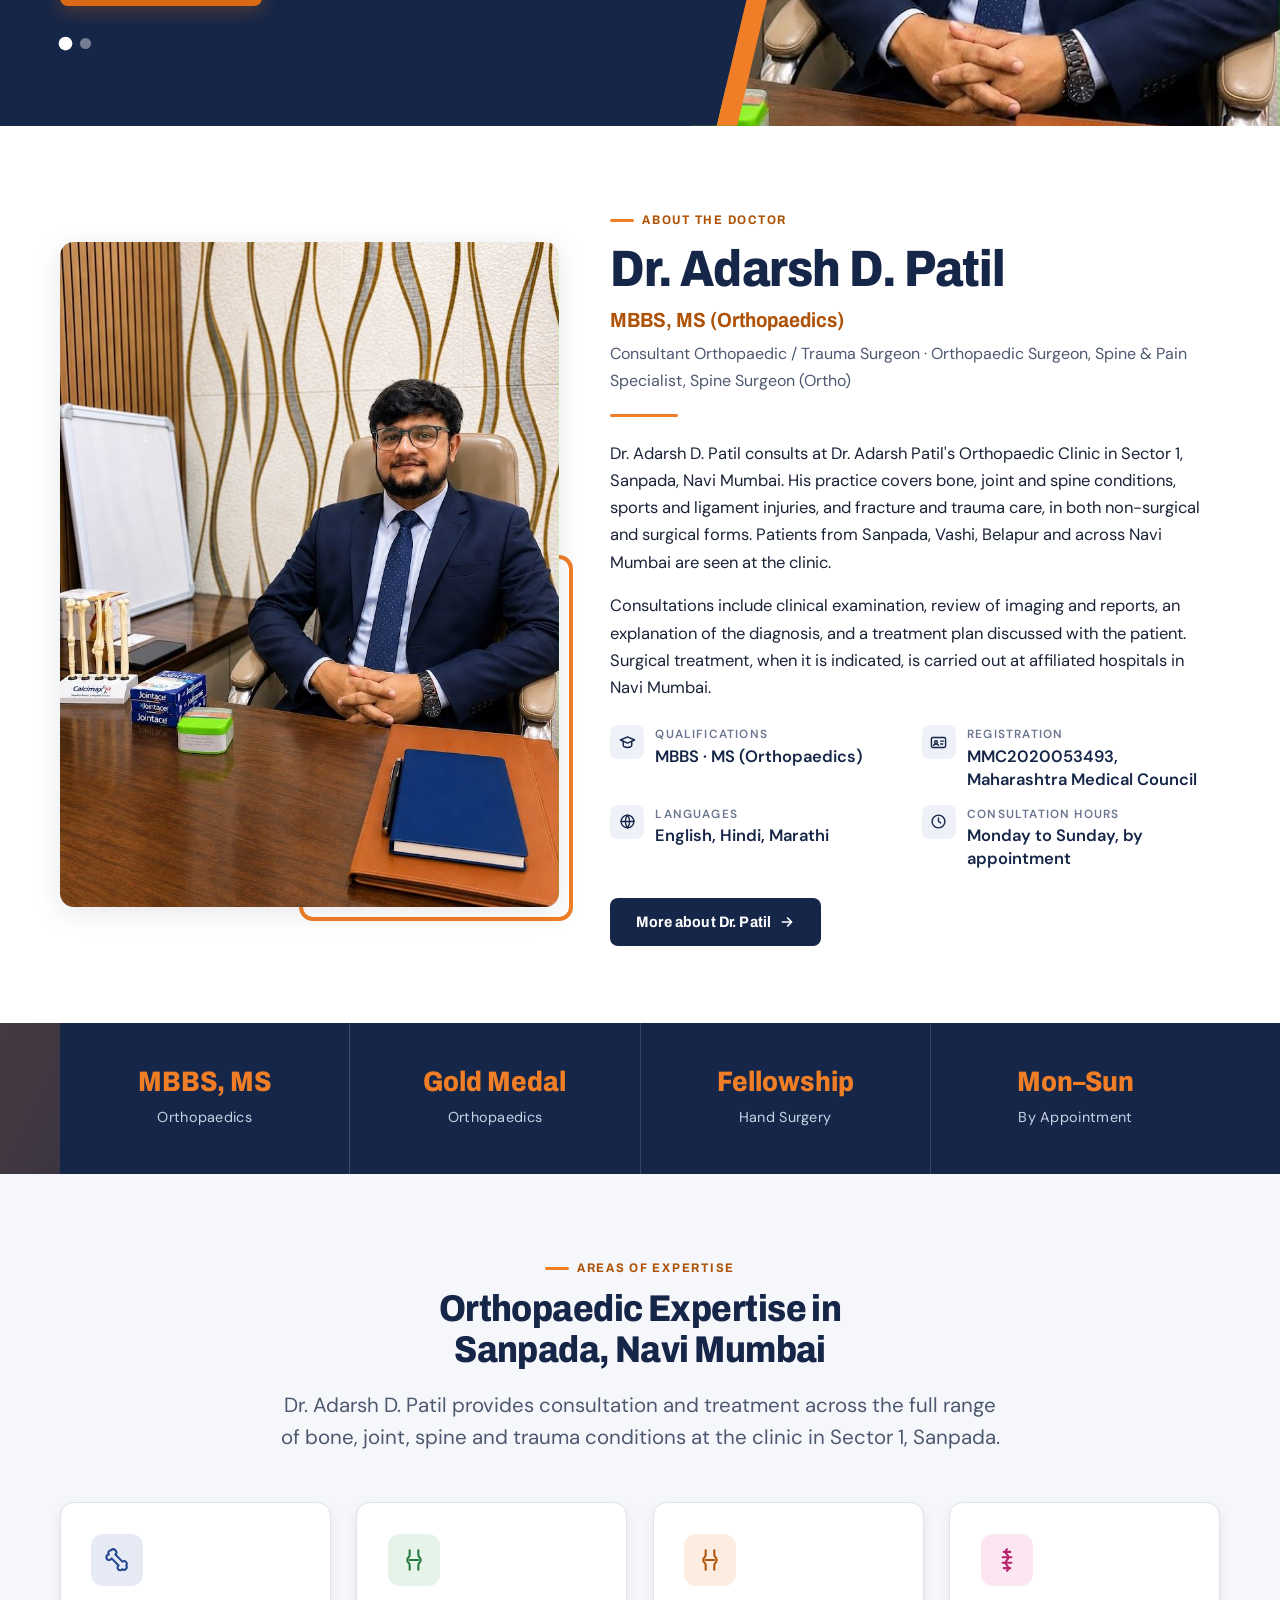
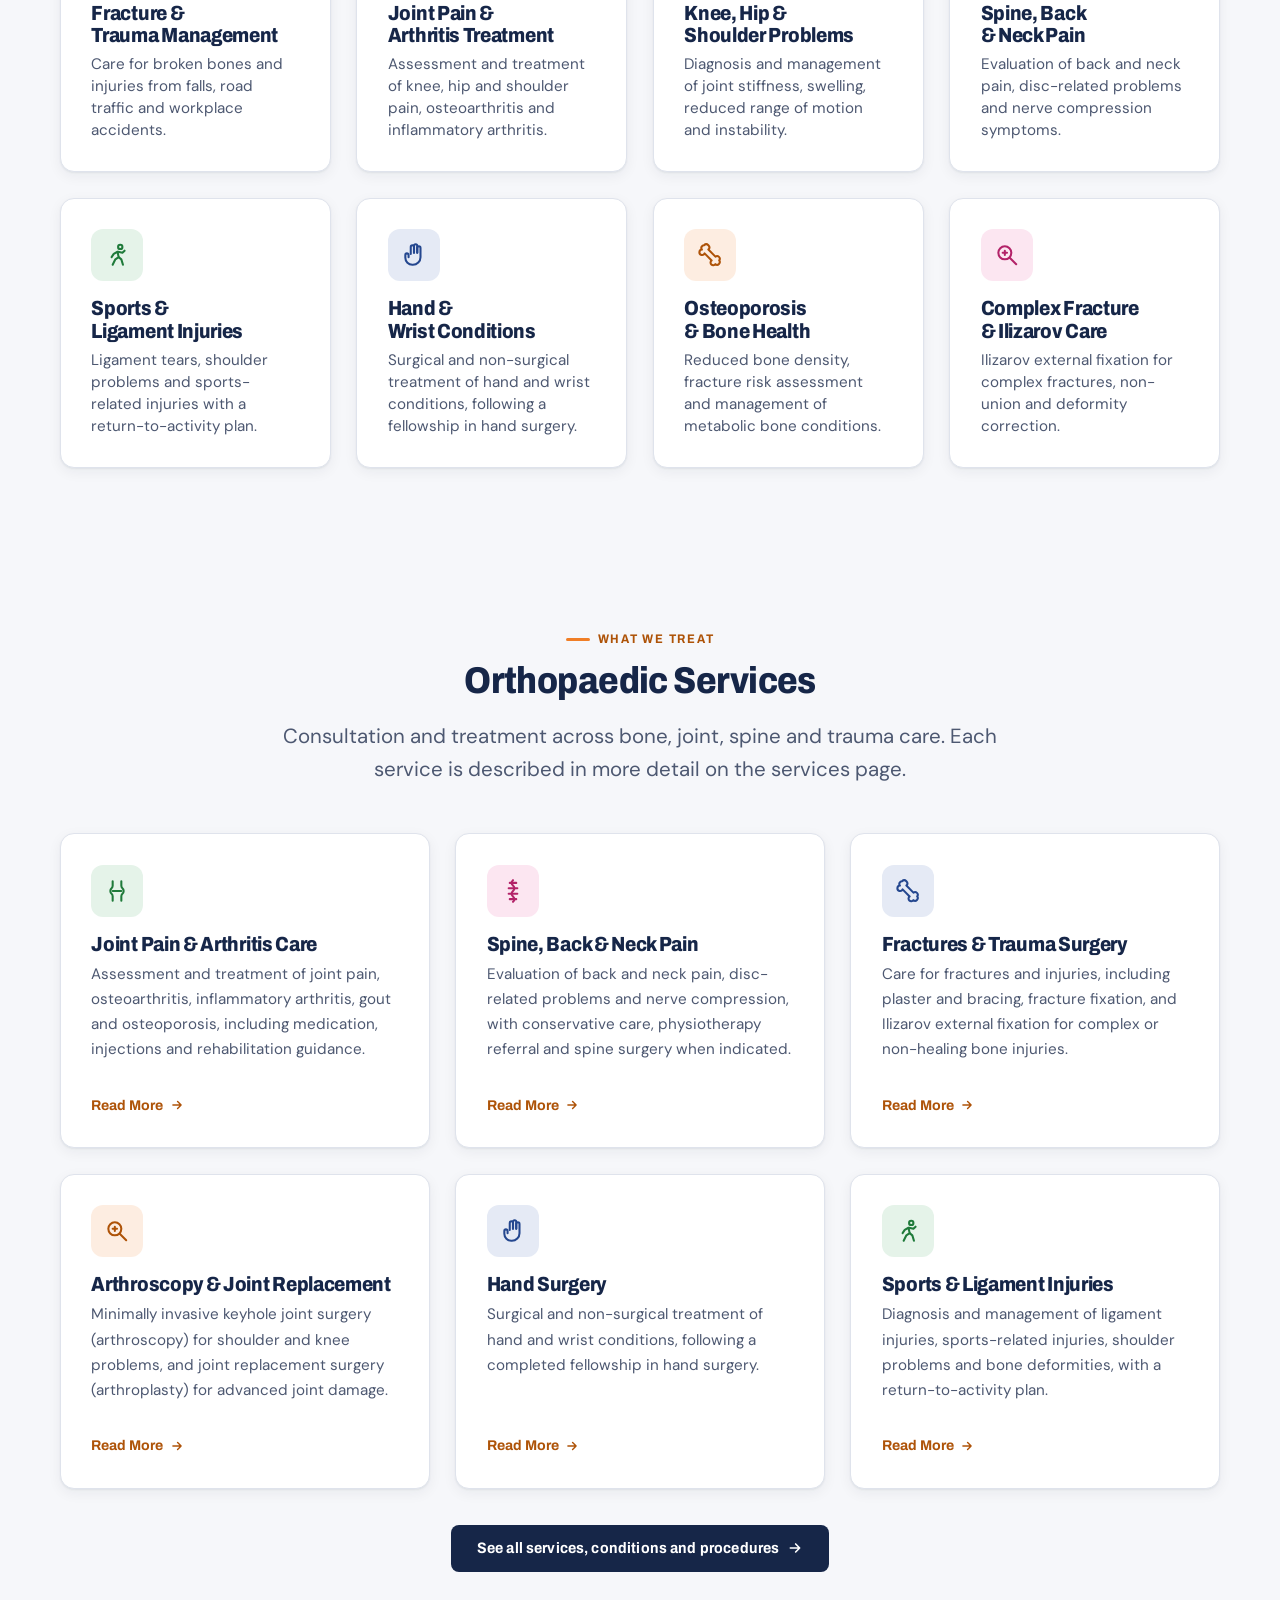
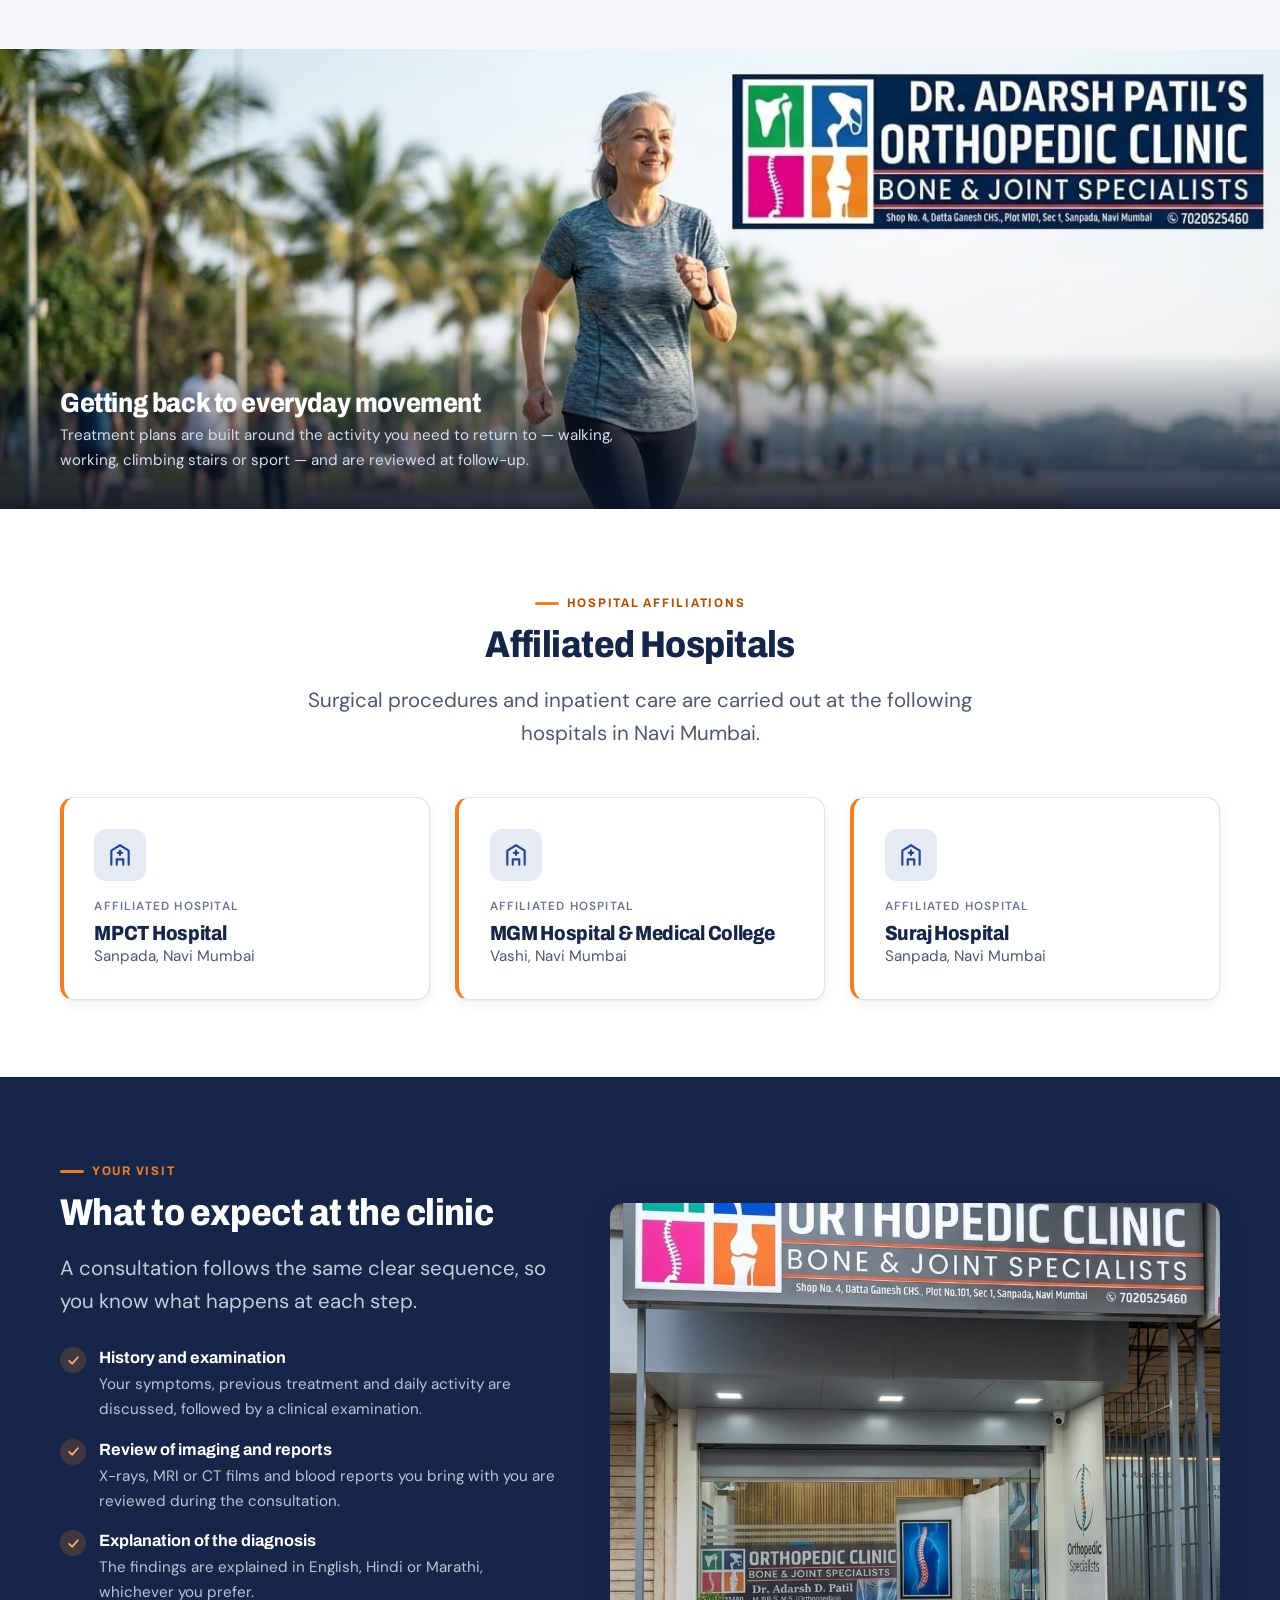
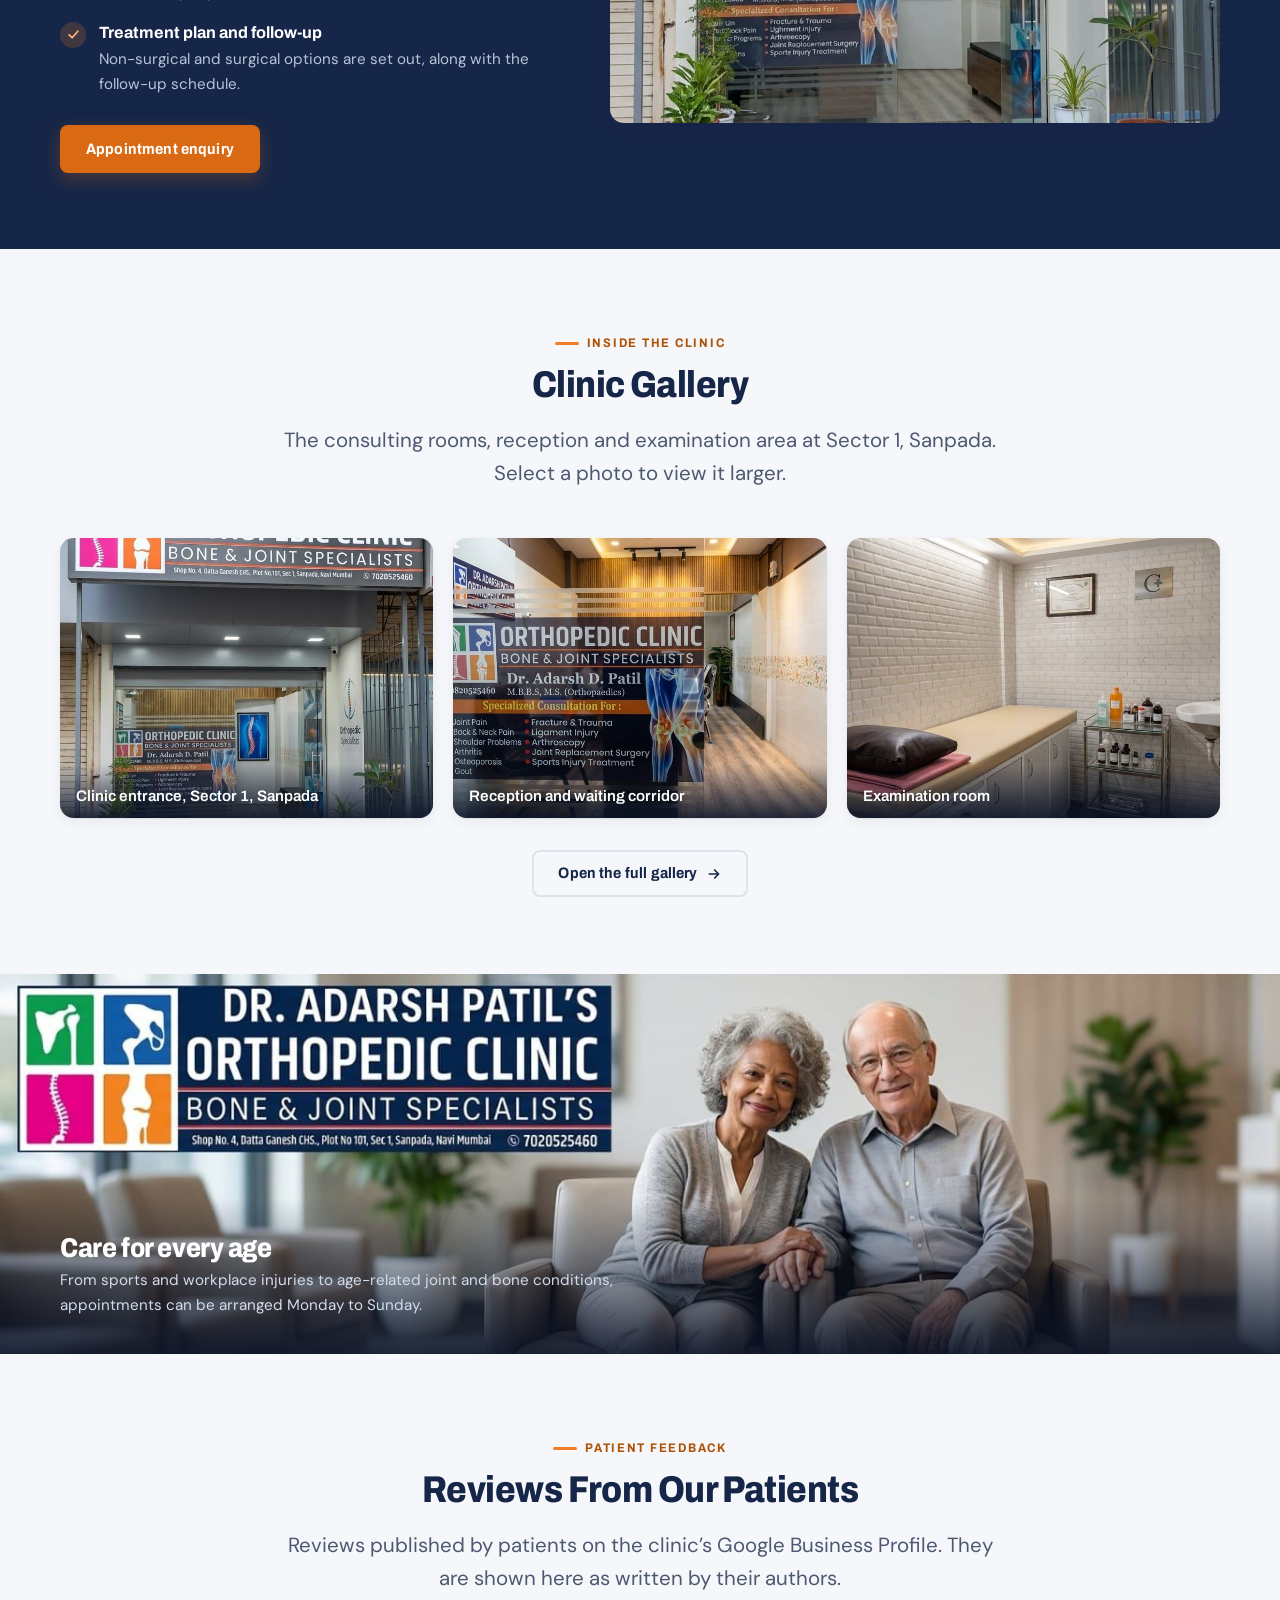
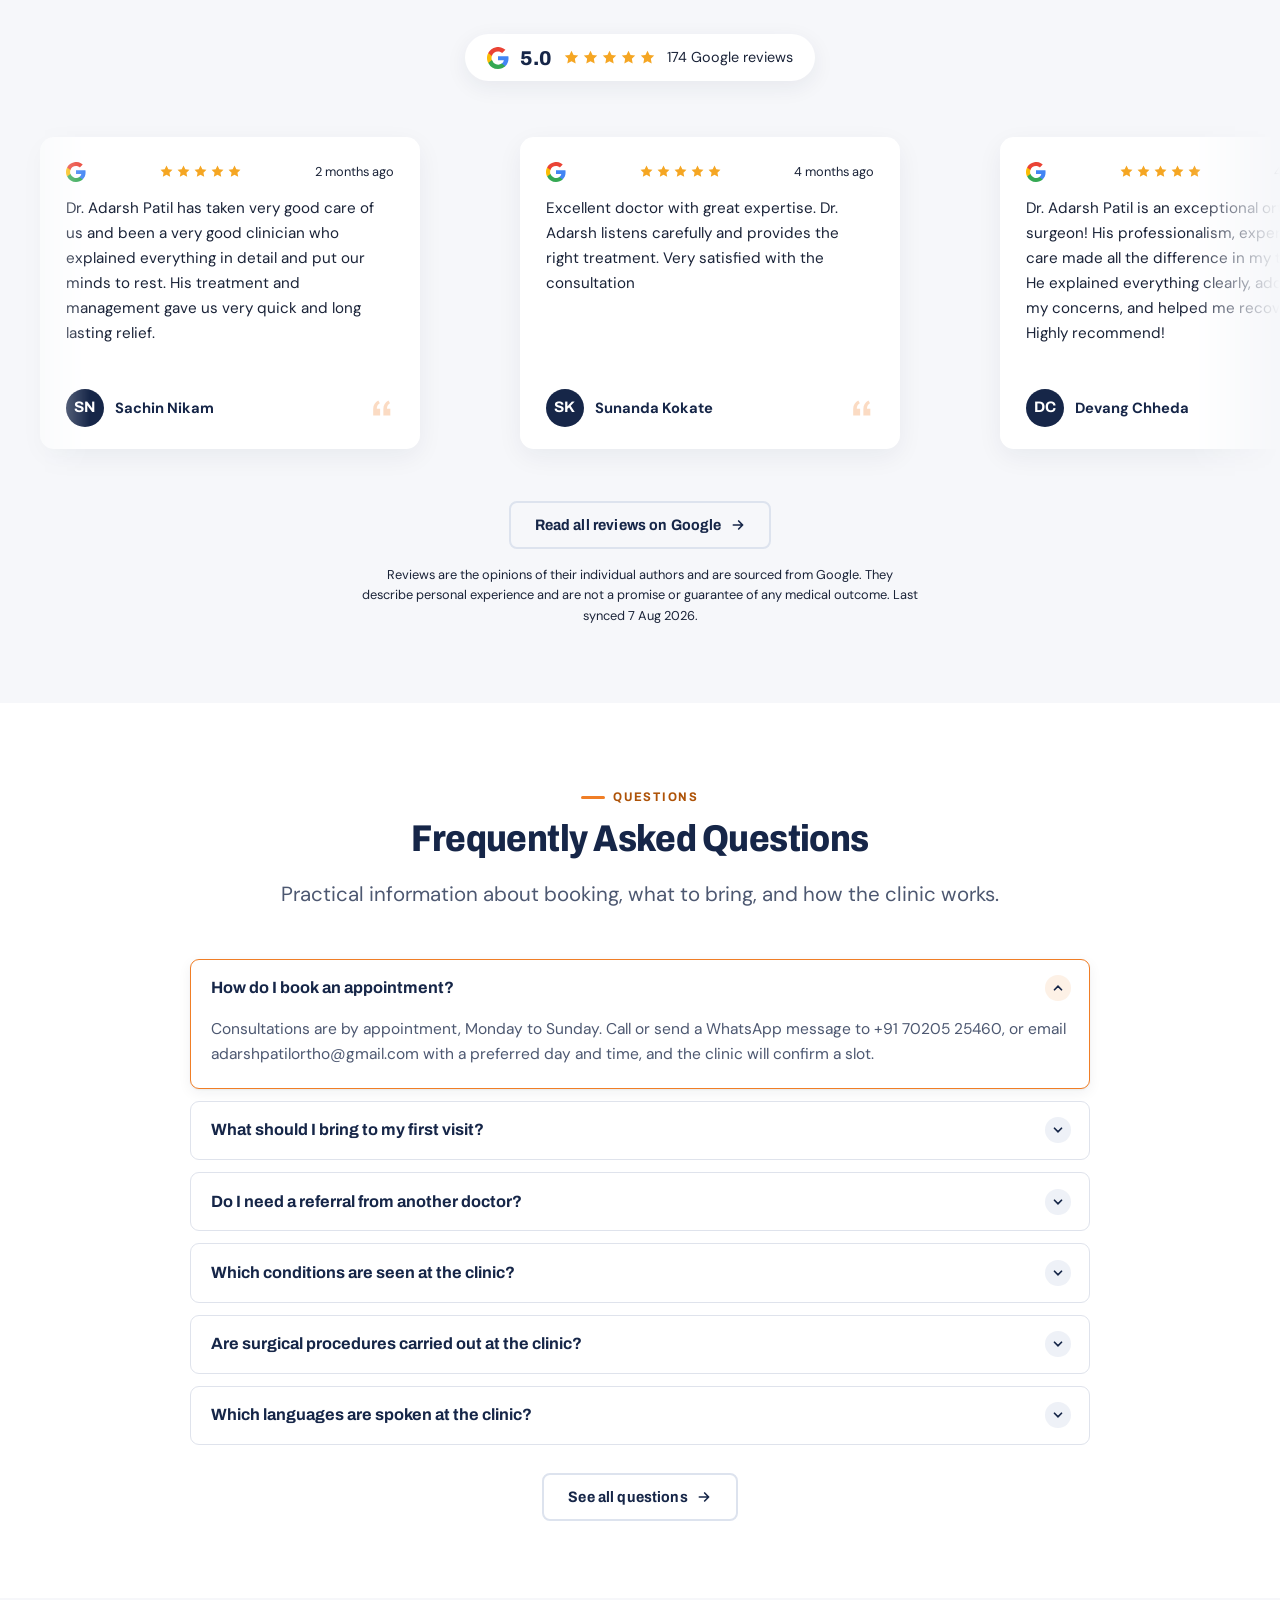
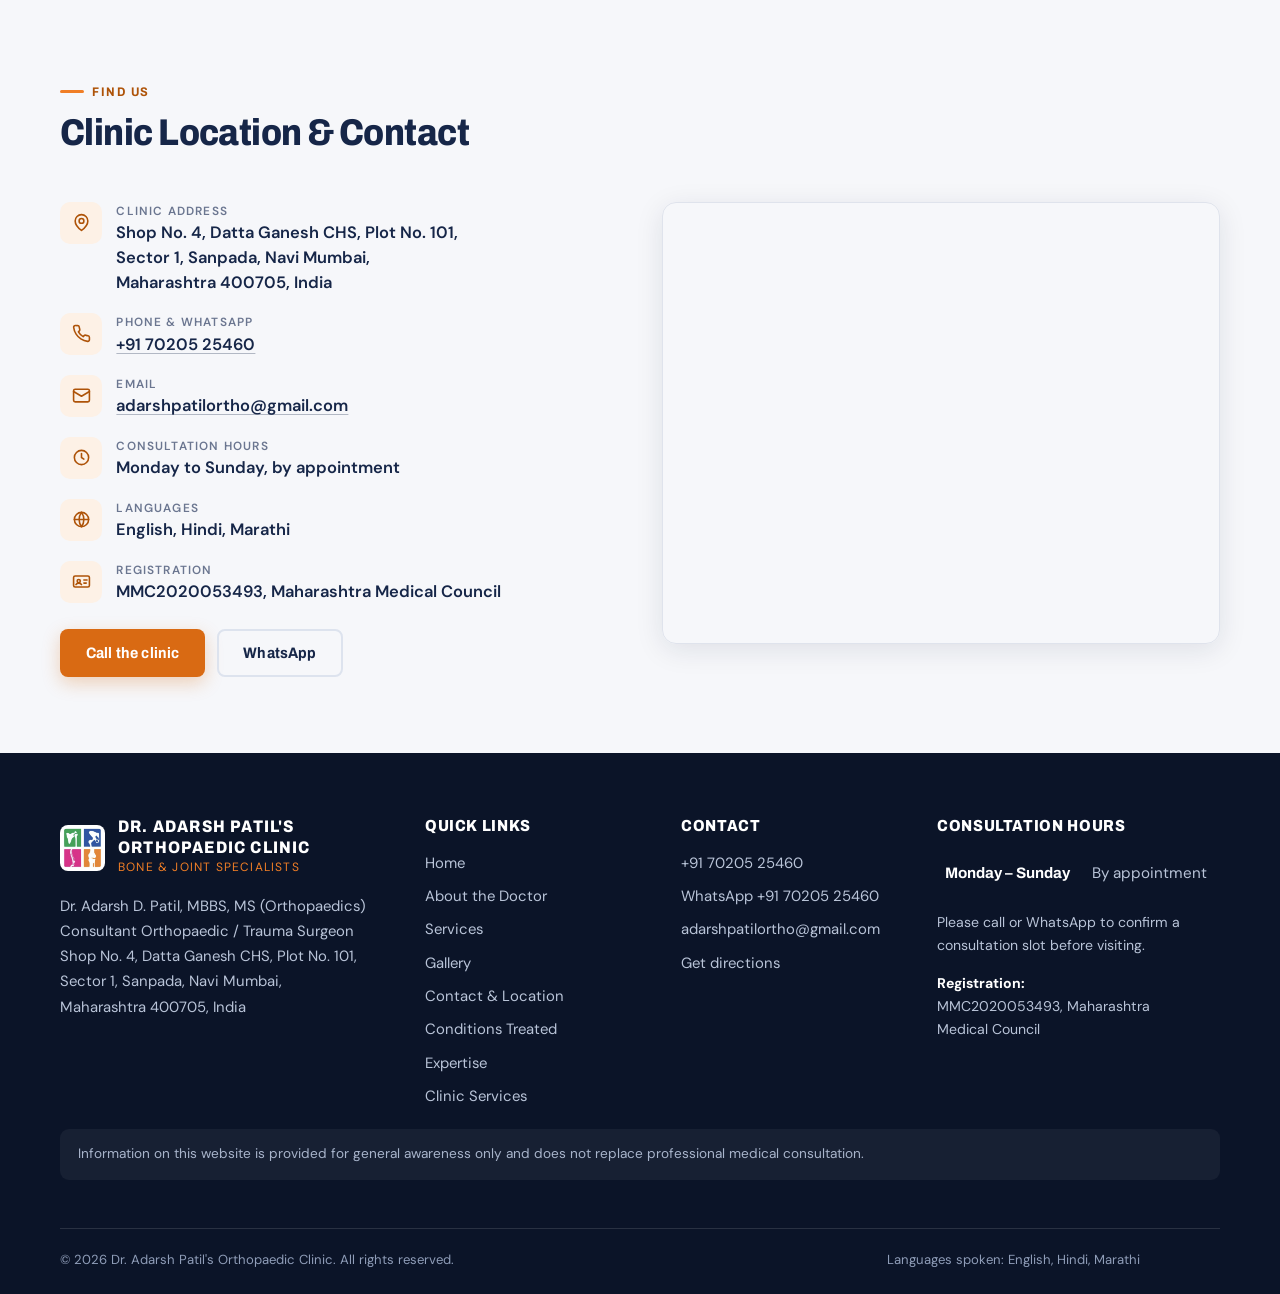
==== commit 9888edd9: "Update event banner text to 'open to everyone'" ====
--- a/index.html
+++ b/index.html
@@ -227,7 +227,7 @@
     <button class="event-banner__dismiss" type="button" aria-label="Dismiss this announcement">&times;</button>
     <div class="event-banner__summary">
       <h2 class="event-banner__title">Free Orthopaedic Check-up Camp — 16 September 2026</h2>
-      <p class="event-banner__text">Dr. Adarsh Patil's Orthopaedic Clinic, Sanpada, Navi Mumbai, is holding a free orthopaedic check-up camp on Wednesday, 16 September 2026, from 10 AM to 2 PM at Shri Budheshwar Shiv Mandir, Sanpada. Screening covers joint pain, arthritis, osteoporosis, gout, back and neck pain, shoulder problems, fractures, ligament injuries and sports injuries. Open to residents of Sanpada, Vashi and Navi Mumbai.</p>
+      <p class="event-banner__text">Dr. Adarsh Patil's Orthopaedic Clinic, Sanpada, Navi Mumbai, is holding a free orthopaedic check-up camp on Wednesday, 16 September 2026, from 10 AM to 2 PM at Shri Budheshwar Shiv Mandir, Sanpada. Screening covers joint pain, arthritis, osteoporosis, gout, back and neck pain, shoulder problems, fractures, ligament injuries and sports injuries. Open to everyone.</p>
     </div>
   </div>
 </section><main id="main">
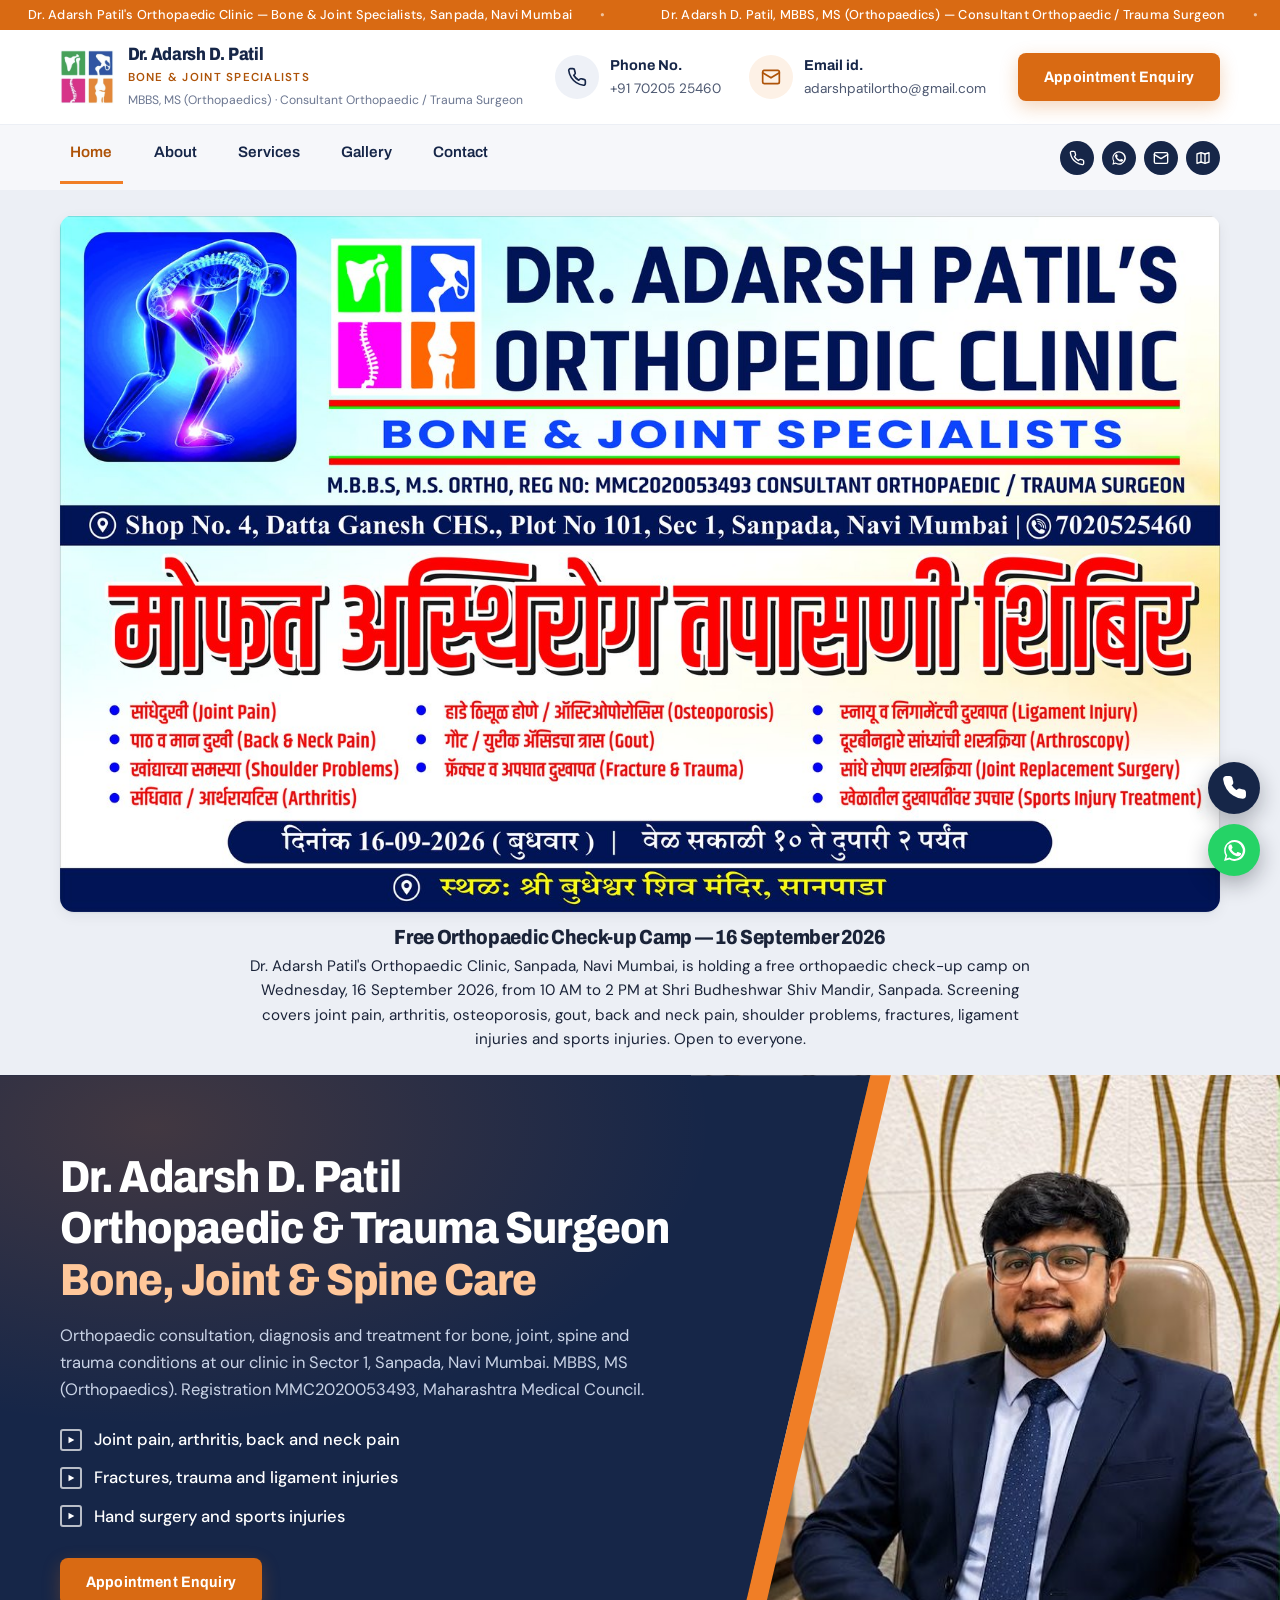
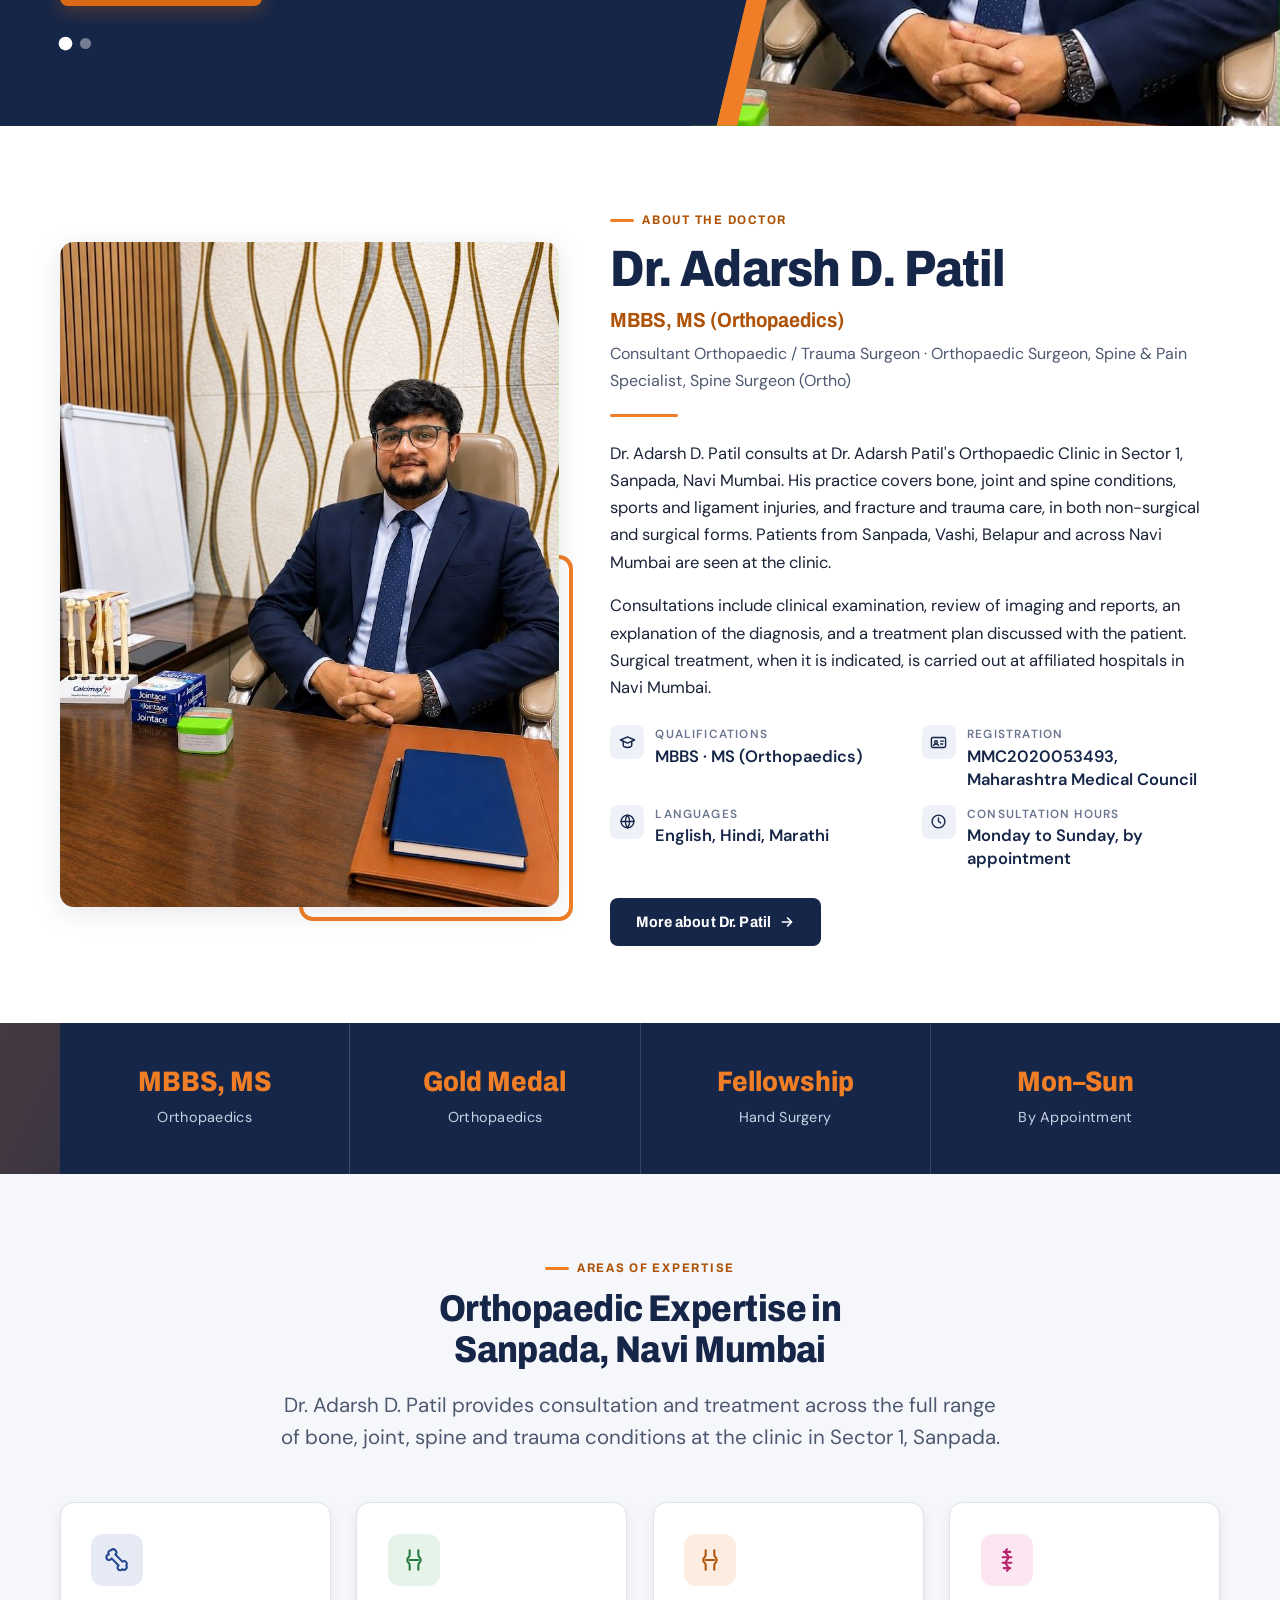
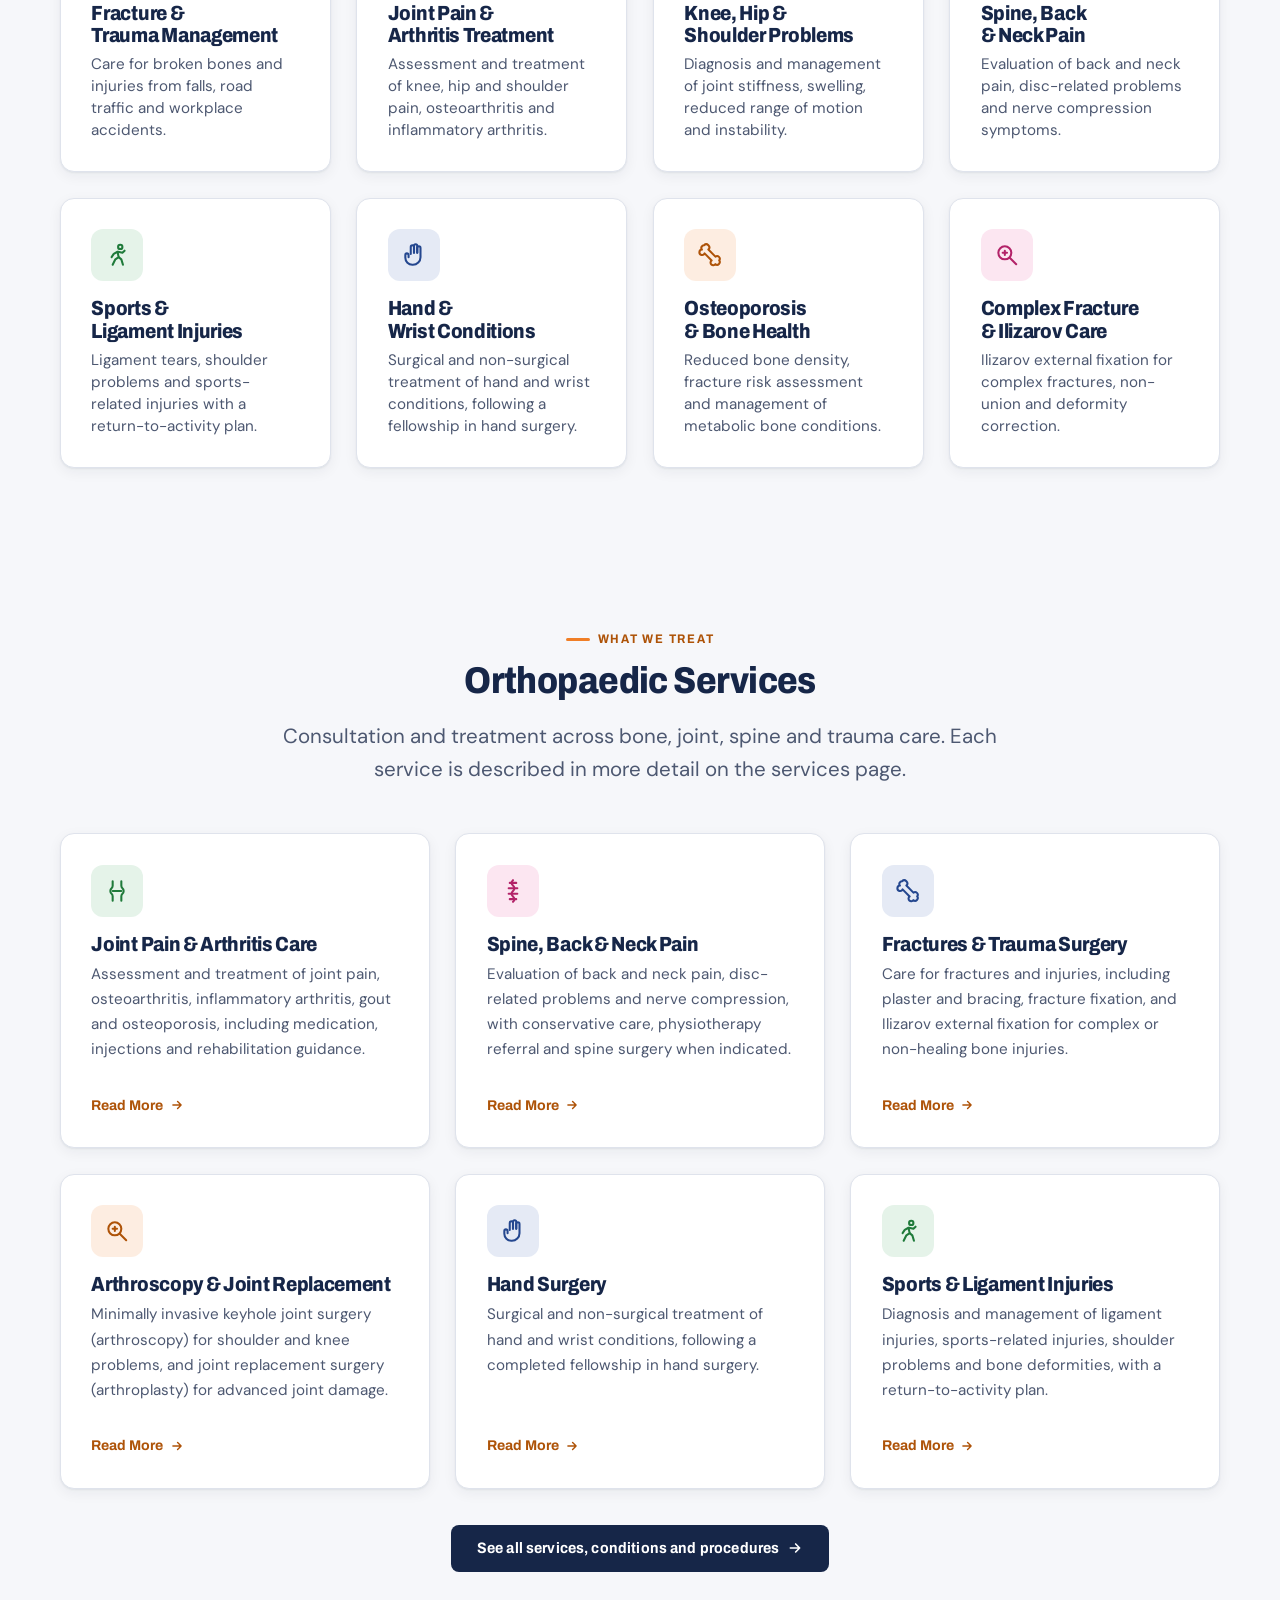
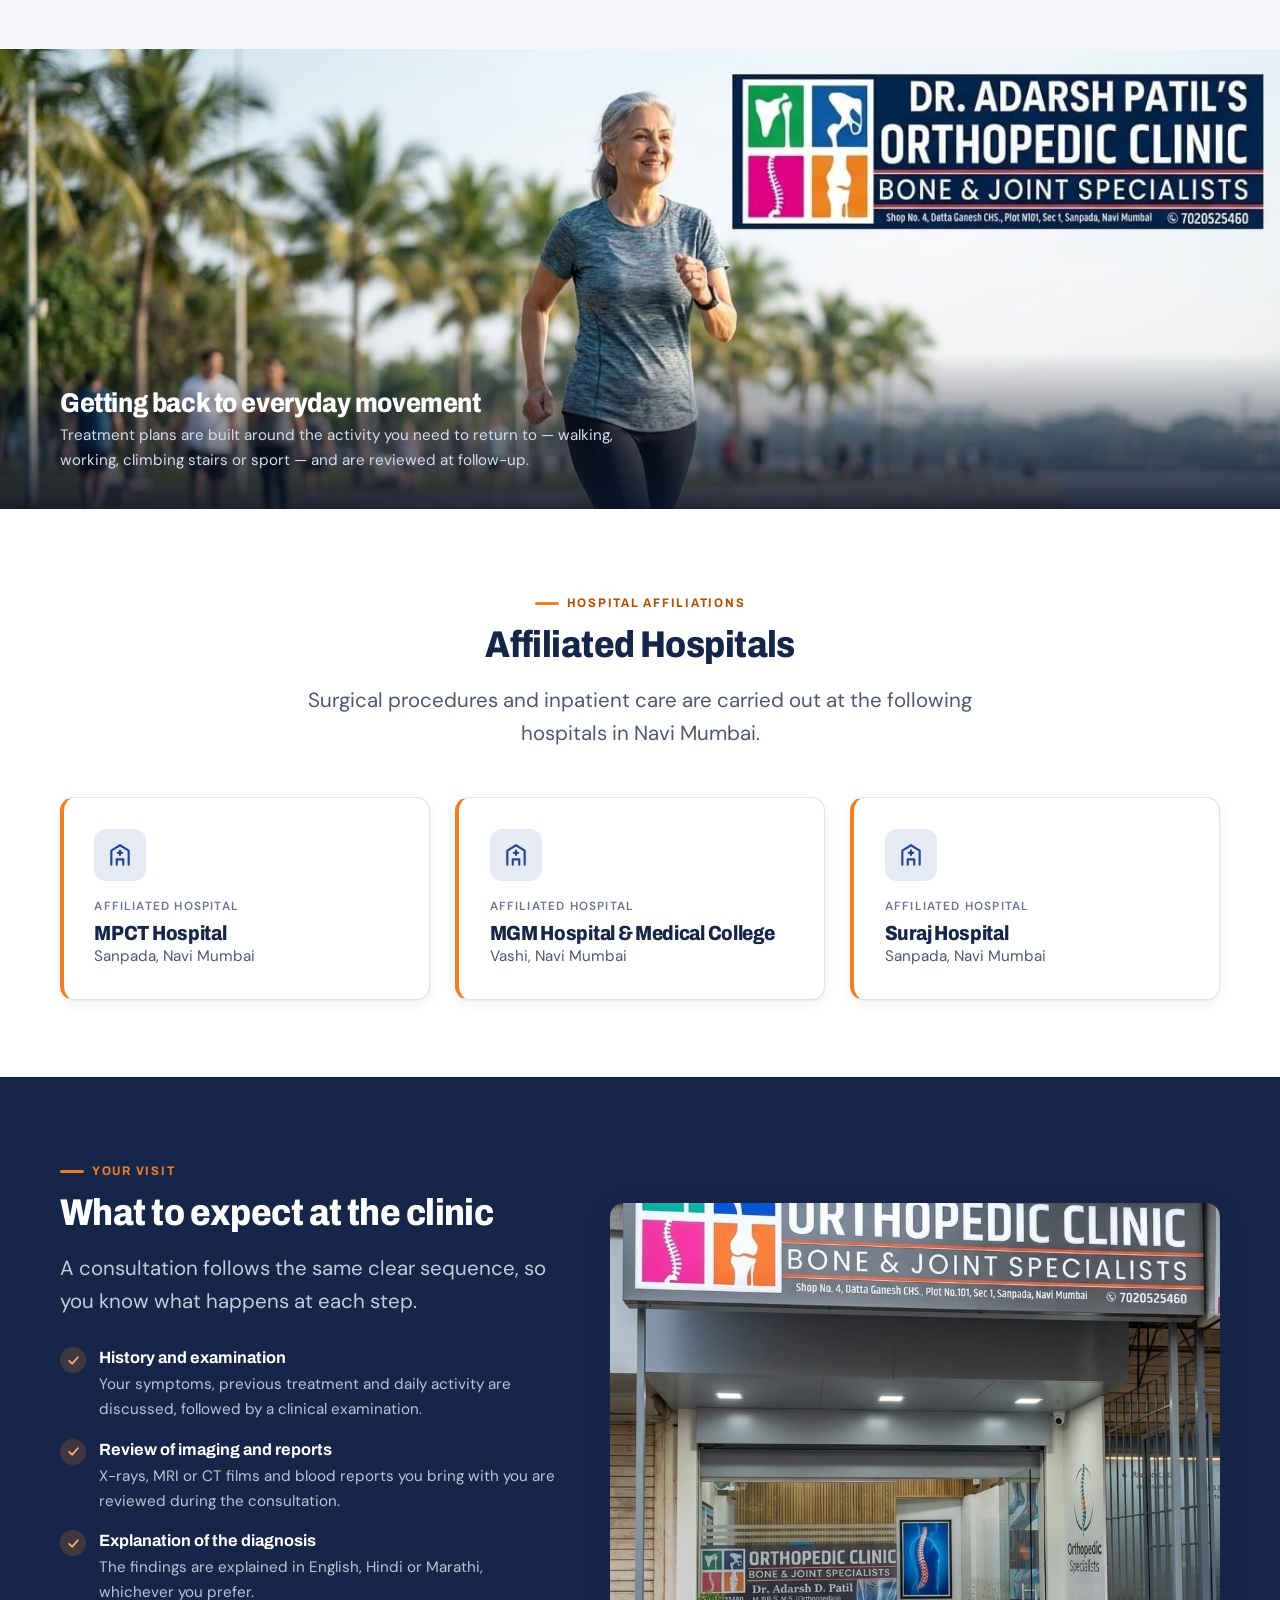
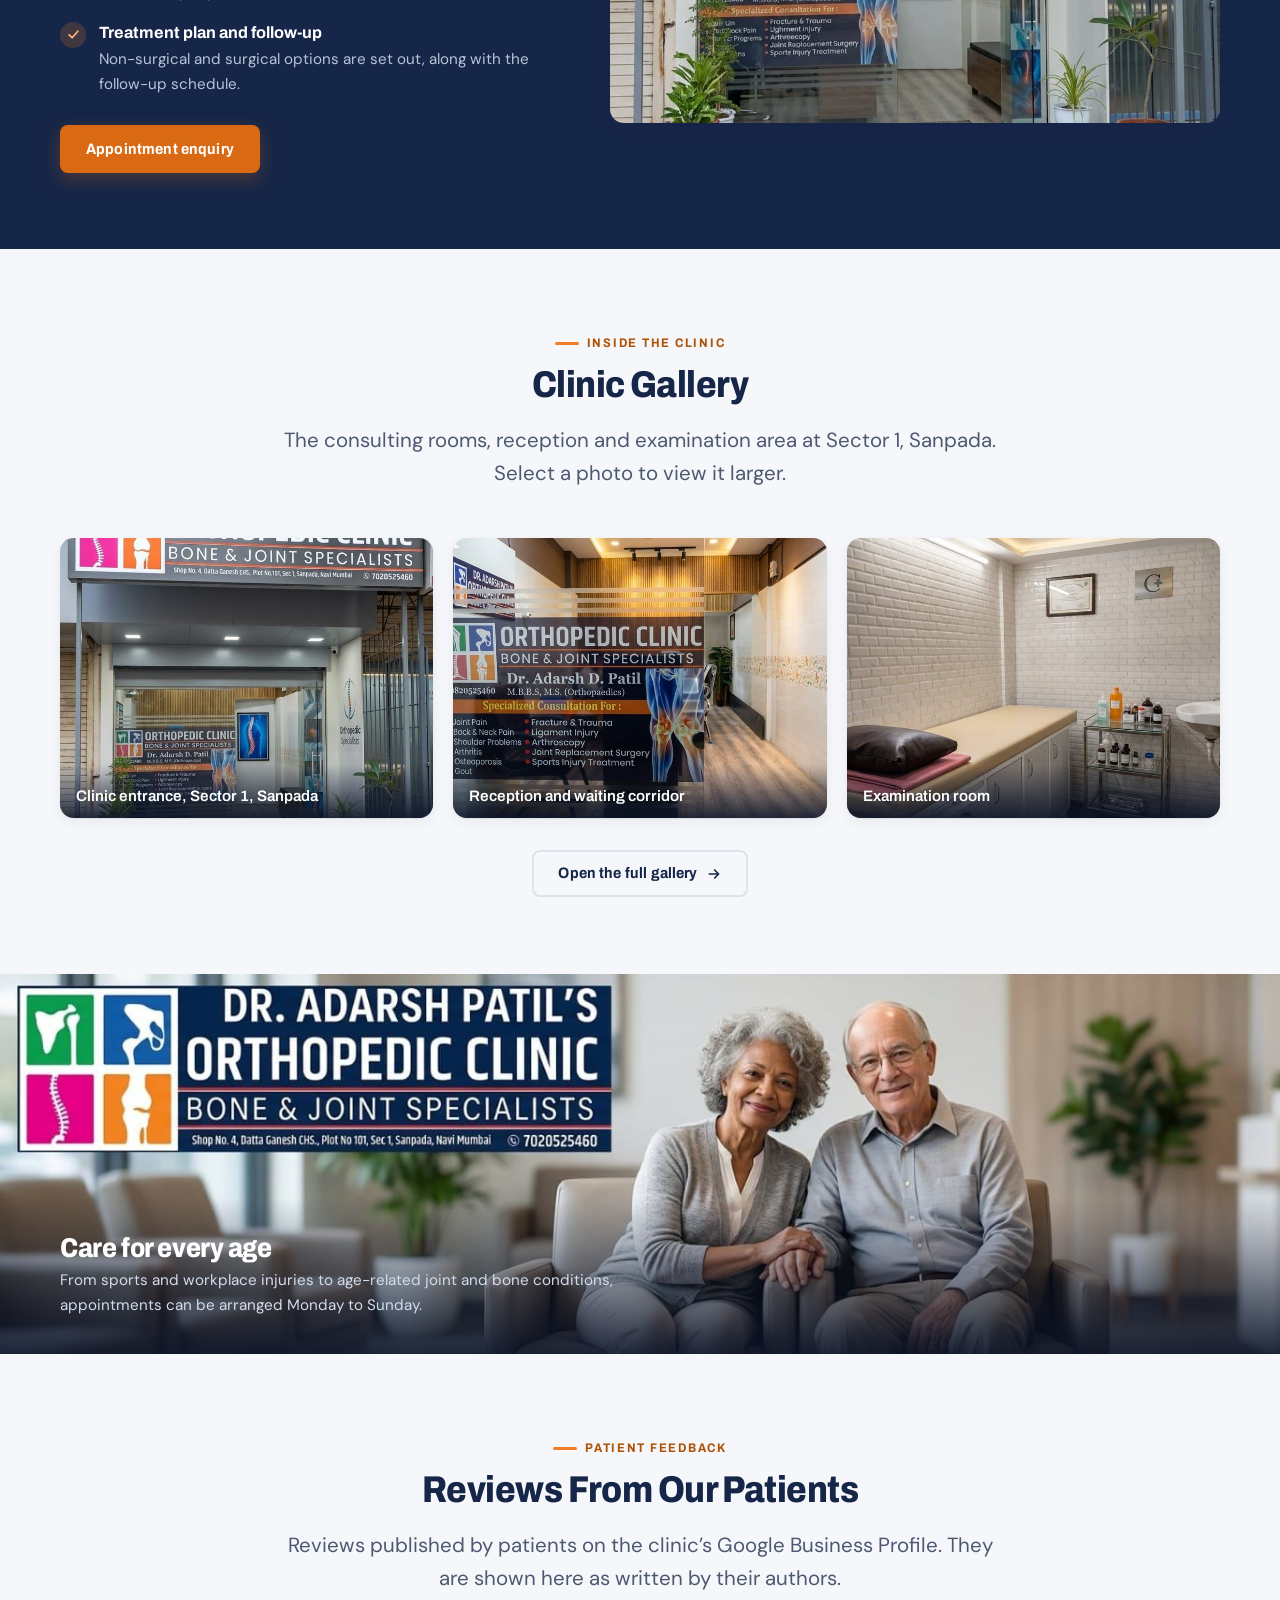
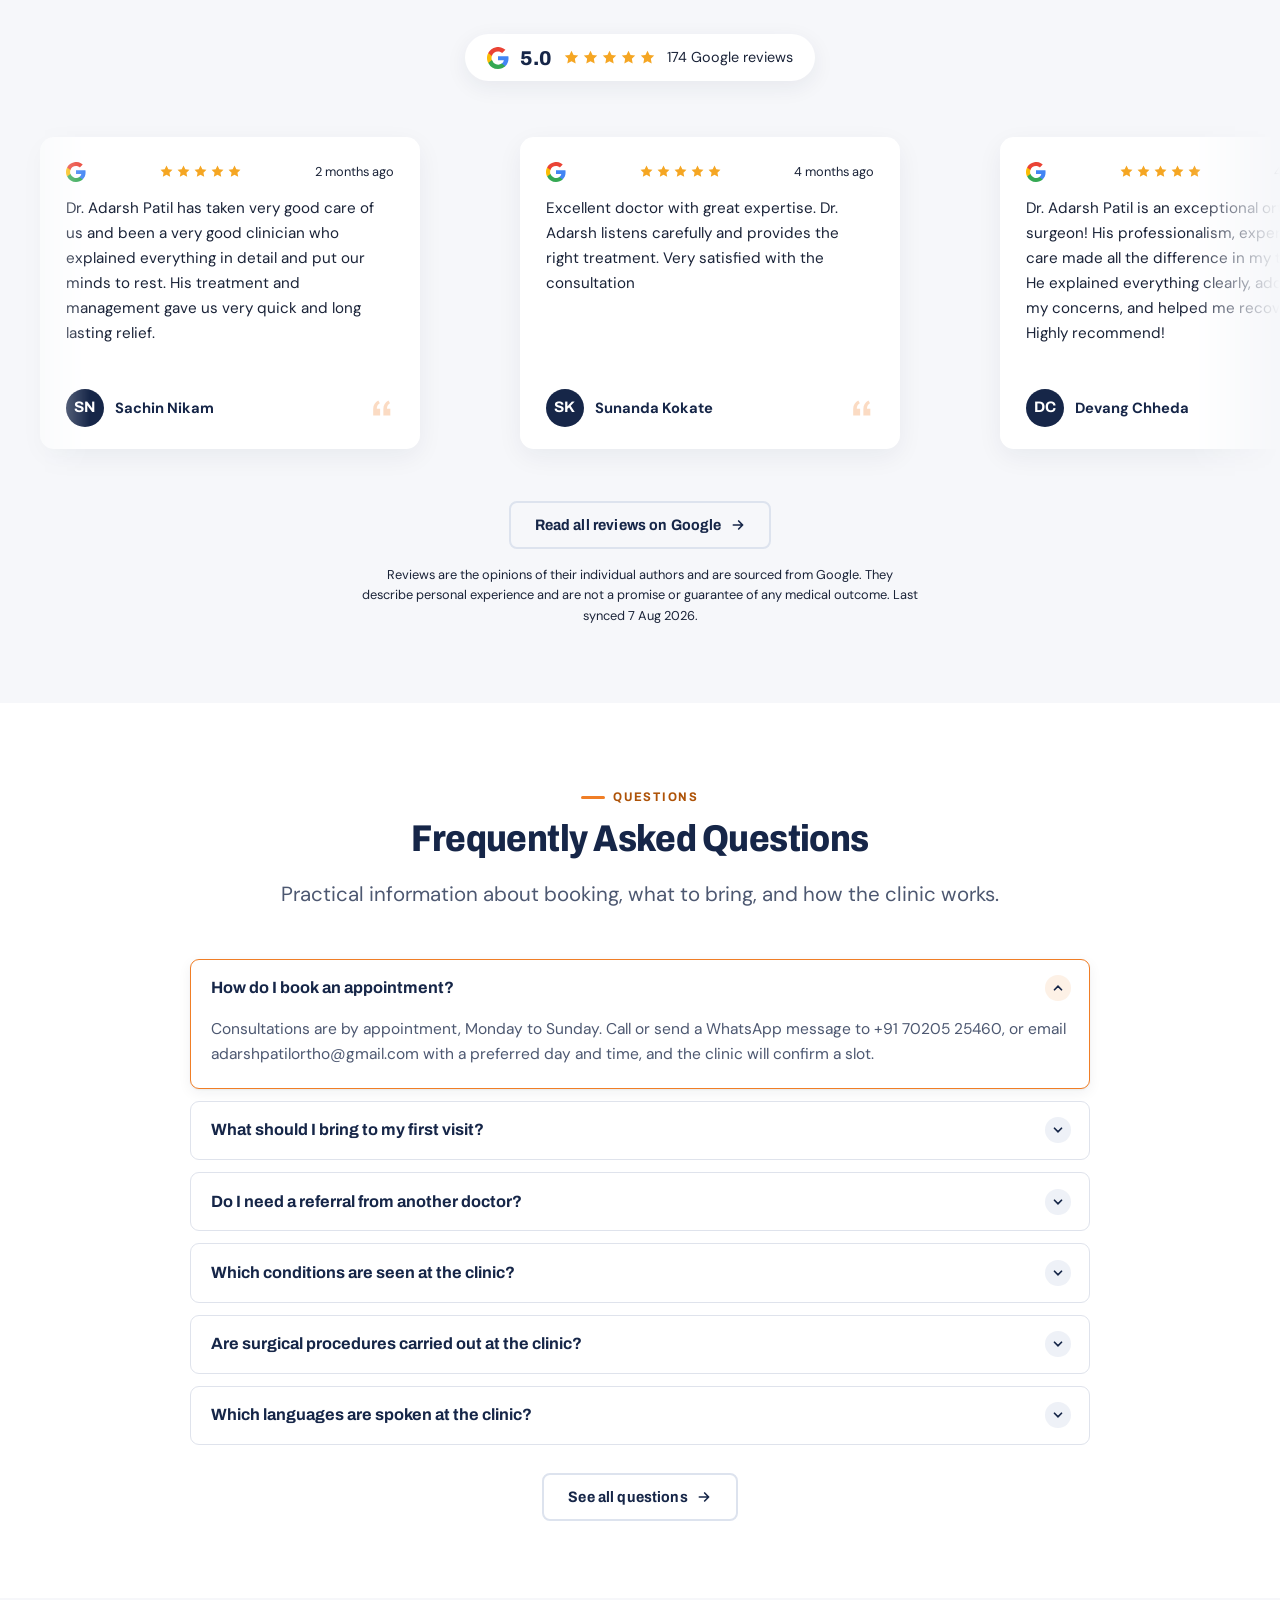
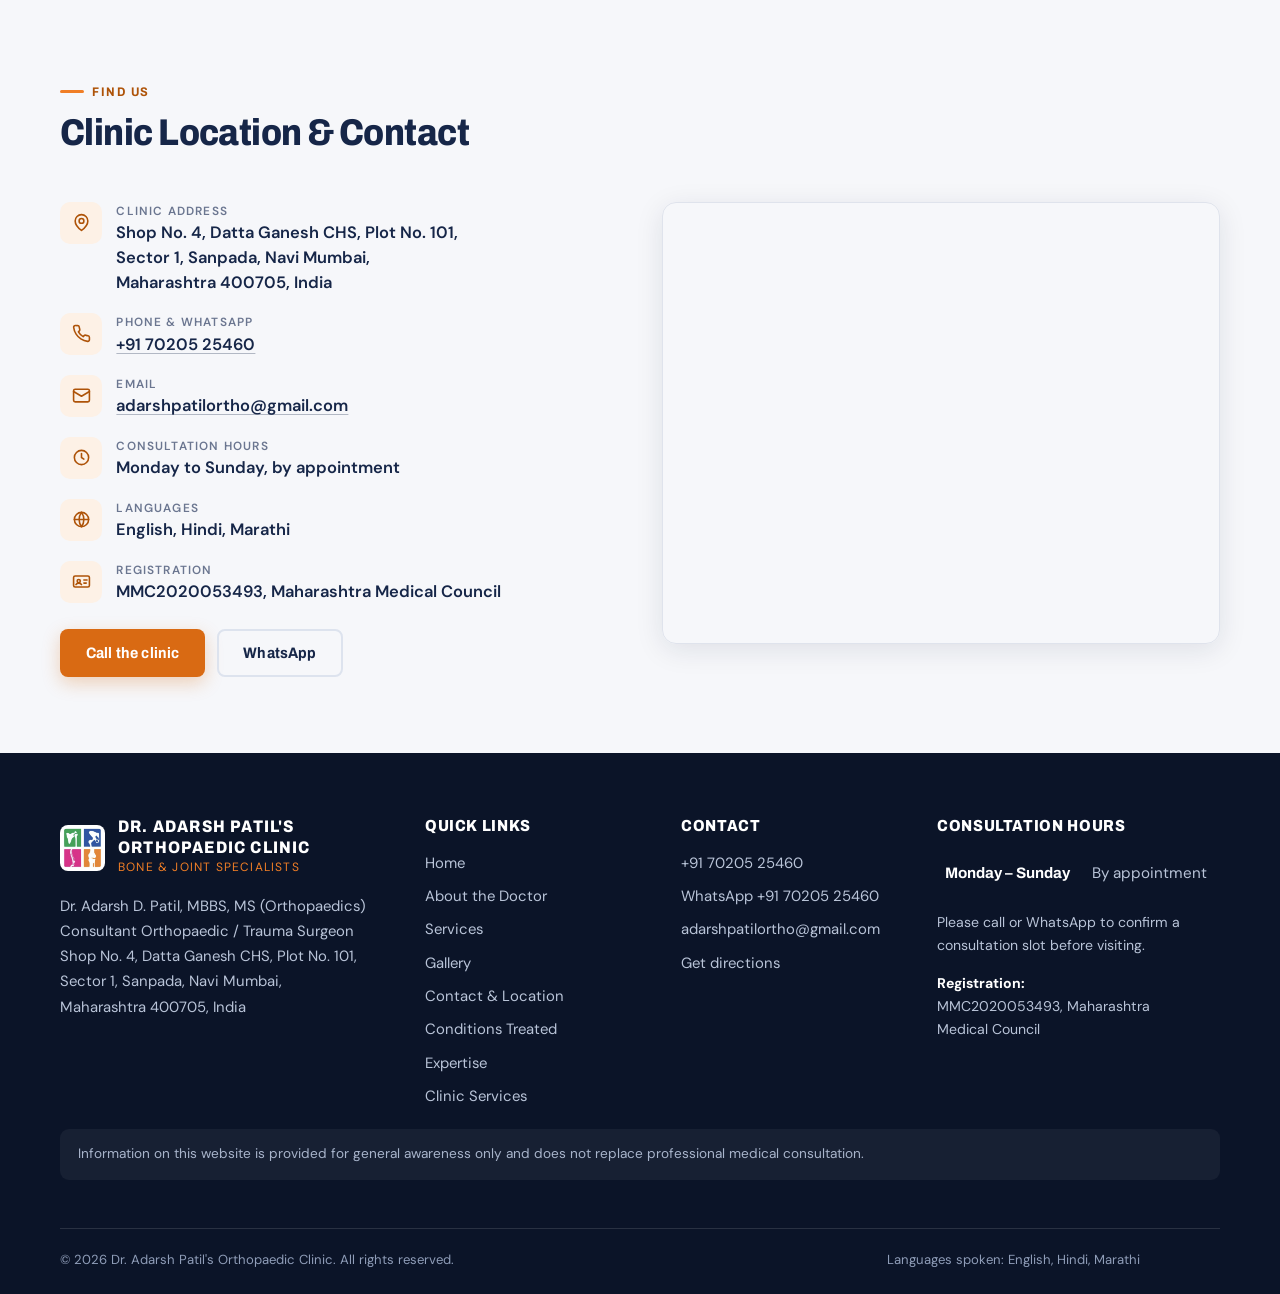
==== commit 262574c9: "Remove dismiss button from event banner" ====
--- a/index.html
+++ b/index.html
@@ -27,7 +27,7 @@
 <link rel="preconnect" href="https://fonts.googleapis.com">
 <link rel="preconnect" href="https://fonts.gstatic.com" crossorigin>
 <link href="https://fonts.googleapis.com/css2?family=Archivo:wdth,wght@75..125,400..900&family=DM+Sans:opsz,wght@9..40,400..700&display=swap" rel="stylesheet">
-<link rel="stylesheet" href="css/style.css?v=9ca87559">
+<link rel="stylesheet" href="css/style.css?v=2c5c6905">
 <script type="application/ld+json">
 {
   "@context": "https://schema.org",
@@ -224,7 +224,6 @@
     <button class="event-banner__frame gallery__item" type="button" data-full="assets/event-camp-2026-09-16.jpg" data-caption="Free Orthopaedic Check-up Camp — 16 September 2026, 10 AM to 2 PM, Shri Budheshwar Shiv Mandir, Sanpada">
       <img src="assets/event-camp-2026-09-16.jpg" alt="Free Orthopaedic Check-up Camp — 16 September 2026, 10 AM to 2 PM, Shri Budheshwar Shiv Mandir, Sanpada" width="1600" height="961" fetchpriority="high">
     </button>
-    <button class="event-banner__dismiss" type="button" aria-label="Dismiss this announcement">&times;</button>
     <div class="event-banner__summary">
       <h2 class="event-banner__title">Free Orthopaedic Check-up Camp — 16 September 2026</h2>
       <p class="event-banner__text">Dr. Adarsh Patil's Orthopaedic Clinic, Sanpada, Navi Mumbai, is holding a free orthopaedic check-up camp on Wednesday, 16 September 2026, from 10 AM to 2 PM at Shri Budheshwar Shiv Mandir, Sanpada. Screening covers joint pain, arthritis, osteoporosis, gout, back and neck pain, shoulder problems, fractures, ligament injuries and sports injuries. Open to everyone.</p>
@@ -639,7 +638,7 @@
     <p class="lightbox__cap"></p>
   </div>
 </div>
-<script src="js/main.js?v=d7f545fa" defer></script>
+<script src="js/main.js?v=34572780" defer></script>
 <script src="js/reviews.js?v=925368dd" defer></script>
 </body>
 </html>
--- a/css/style.css
+++ b/css/style.css
@@ -405,13 +405,6 @@
   display: block; width: 100%; border-radius: var(--radius); overflow: hidden; box-shadow: var(--shadow-sm);
 }
 .event-banner__frame.gallery__item img { display: block; width: 100%; height: auto; aspect-ratio: 1600 / 961; object-fit: contain; background: var(--grey-100); }
-.event-banner__dismiss {
-  position: absolute; top: 0.5rem; right: 0.5rem; z-index: 2; width: 2.25rem; height: 2.25rem;
-  border: 0; border-radius: 50%; background: rgba(11, 20, 40, 0.7); color: #fff; font-size: 1.4rem;
-  line-height: 1; cursor: pointer; display: grid; place-items: center; transition: background 0.2s ease;
-}
-.event-banner__dismiss:hover { background: rgba(11, 20, 40, 0.92); }
-.event-banner.is-dismissed { display: none; }
 .event-banner__summary { margin-top: 0.9rem; text-align: center; max-width: 72ch; margin-inline: auto; }
 .event-banner__title { font-size: var(--step-1); color: var(--ink); margin-bottom: 0.35rem; }
 .event-banner__text { color: var(--muted); font-size: 0.95rem; line-height: 1.6; }
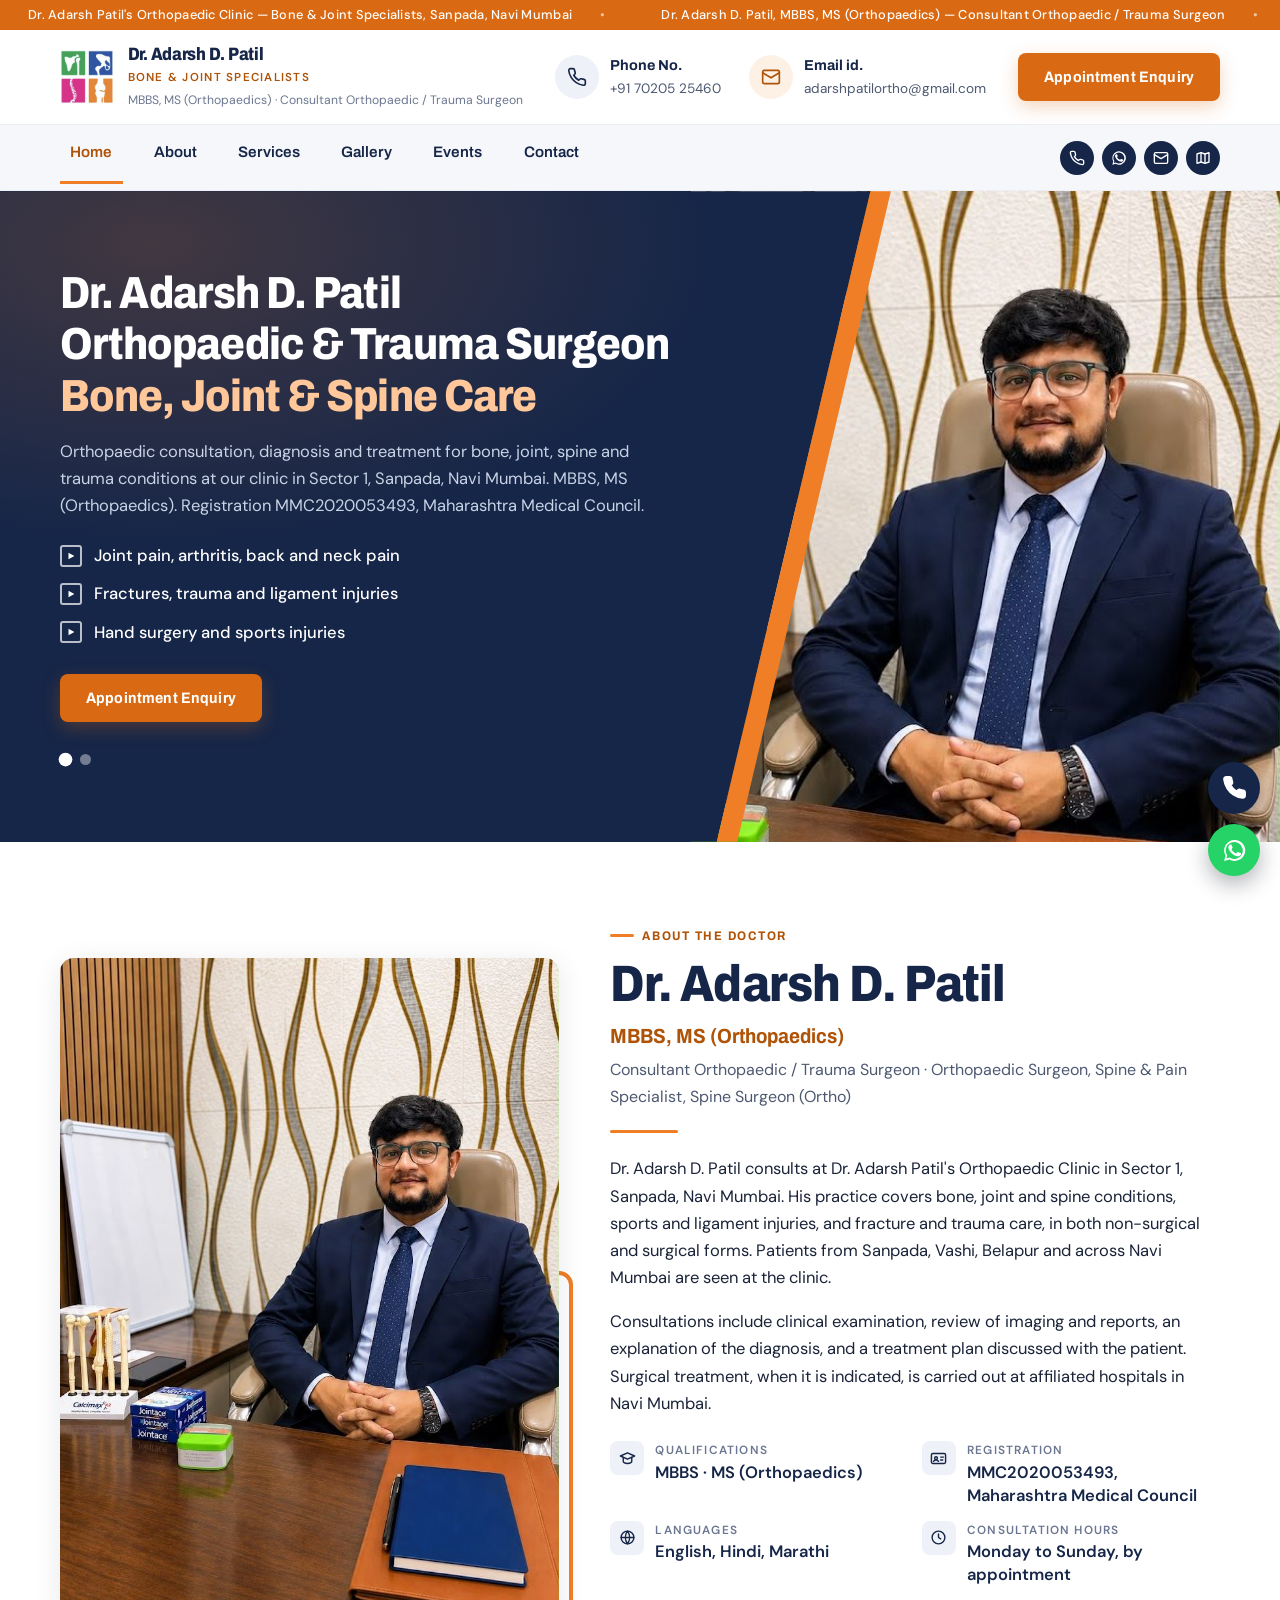
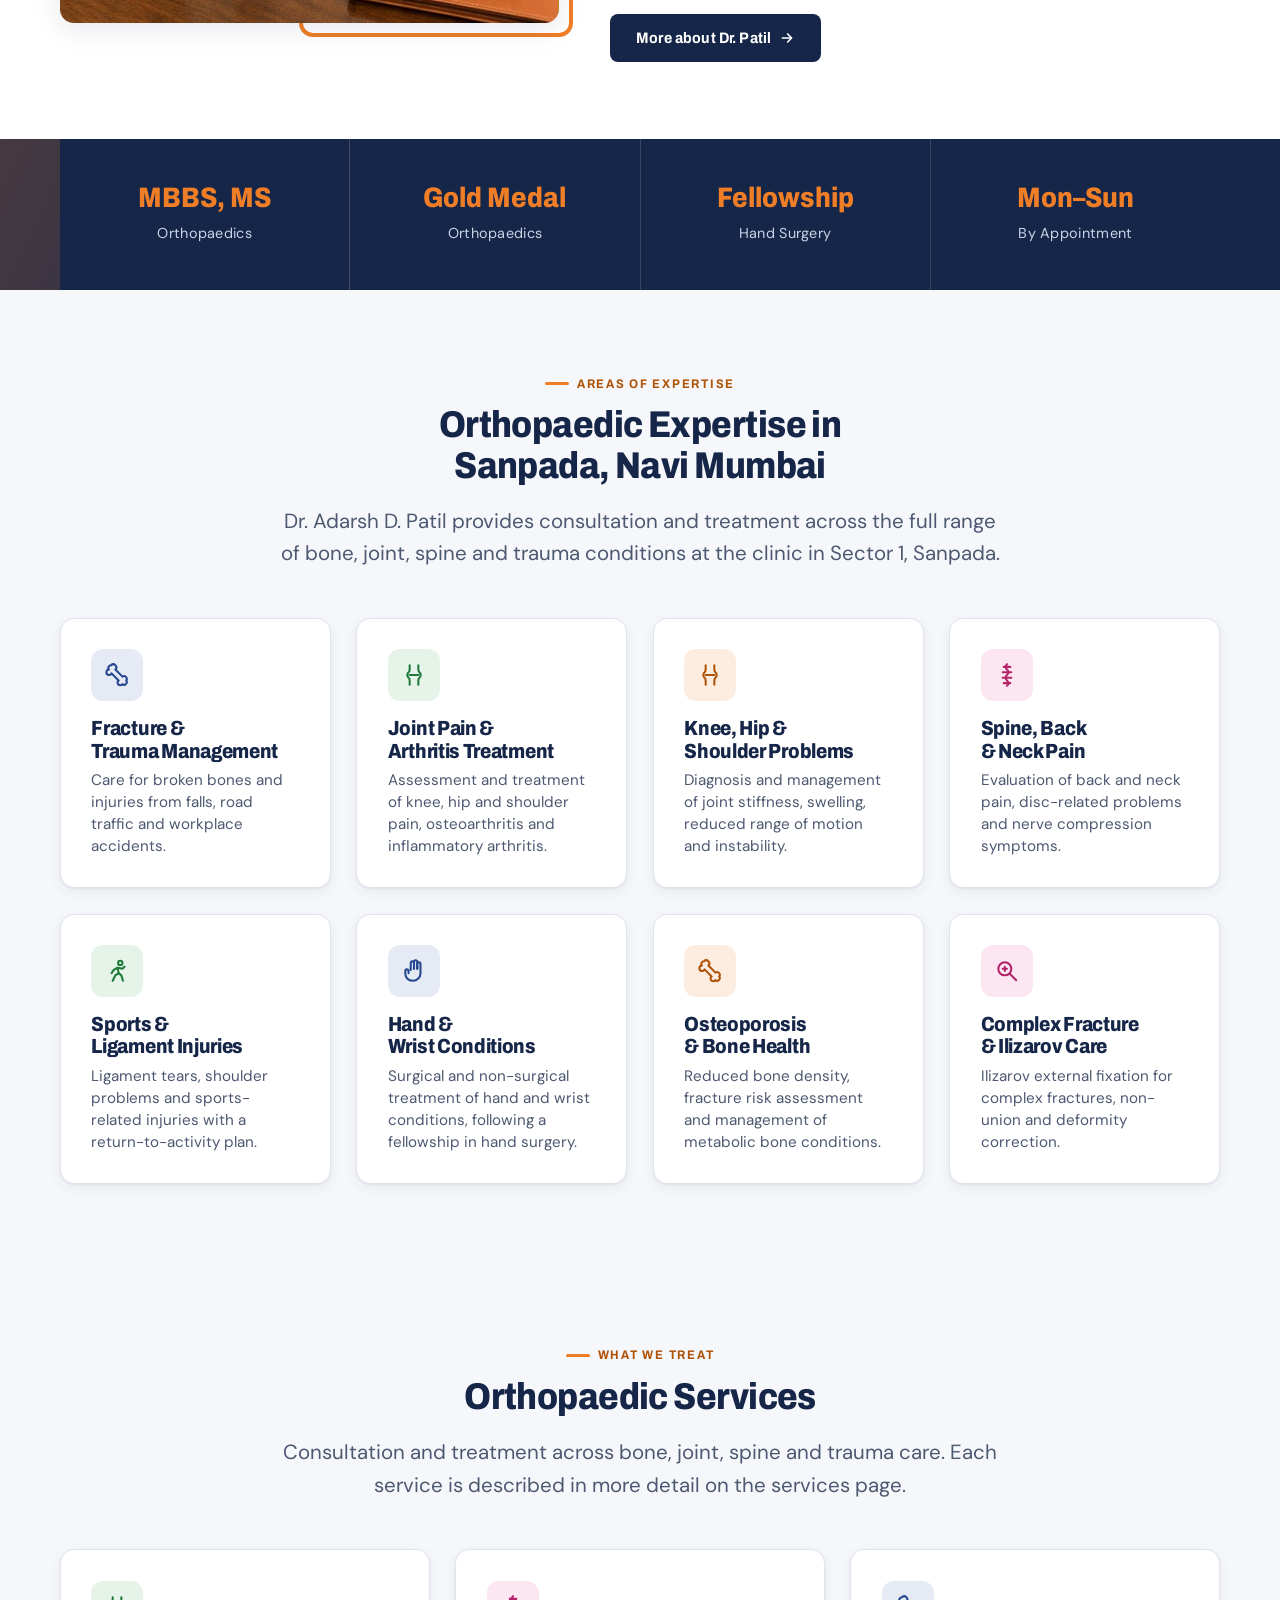
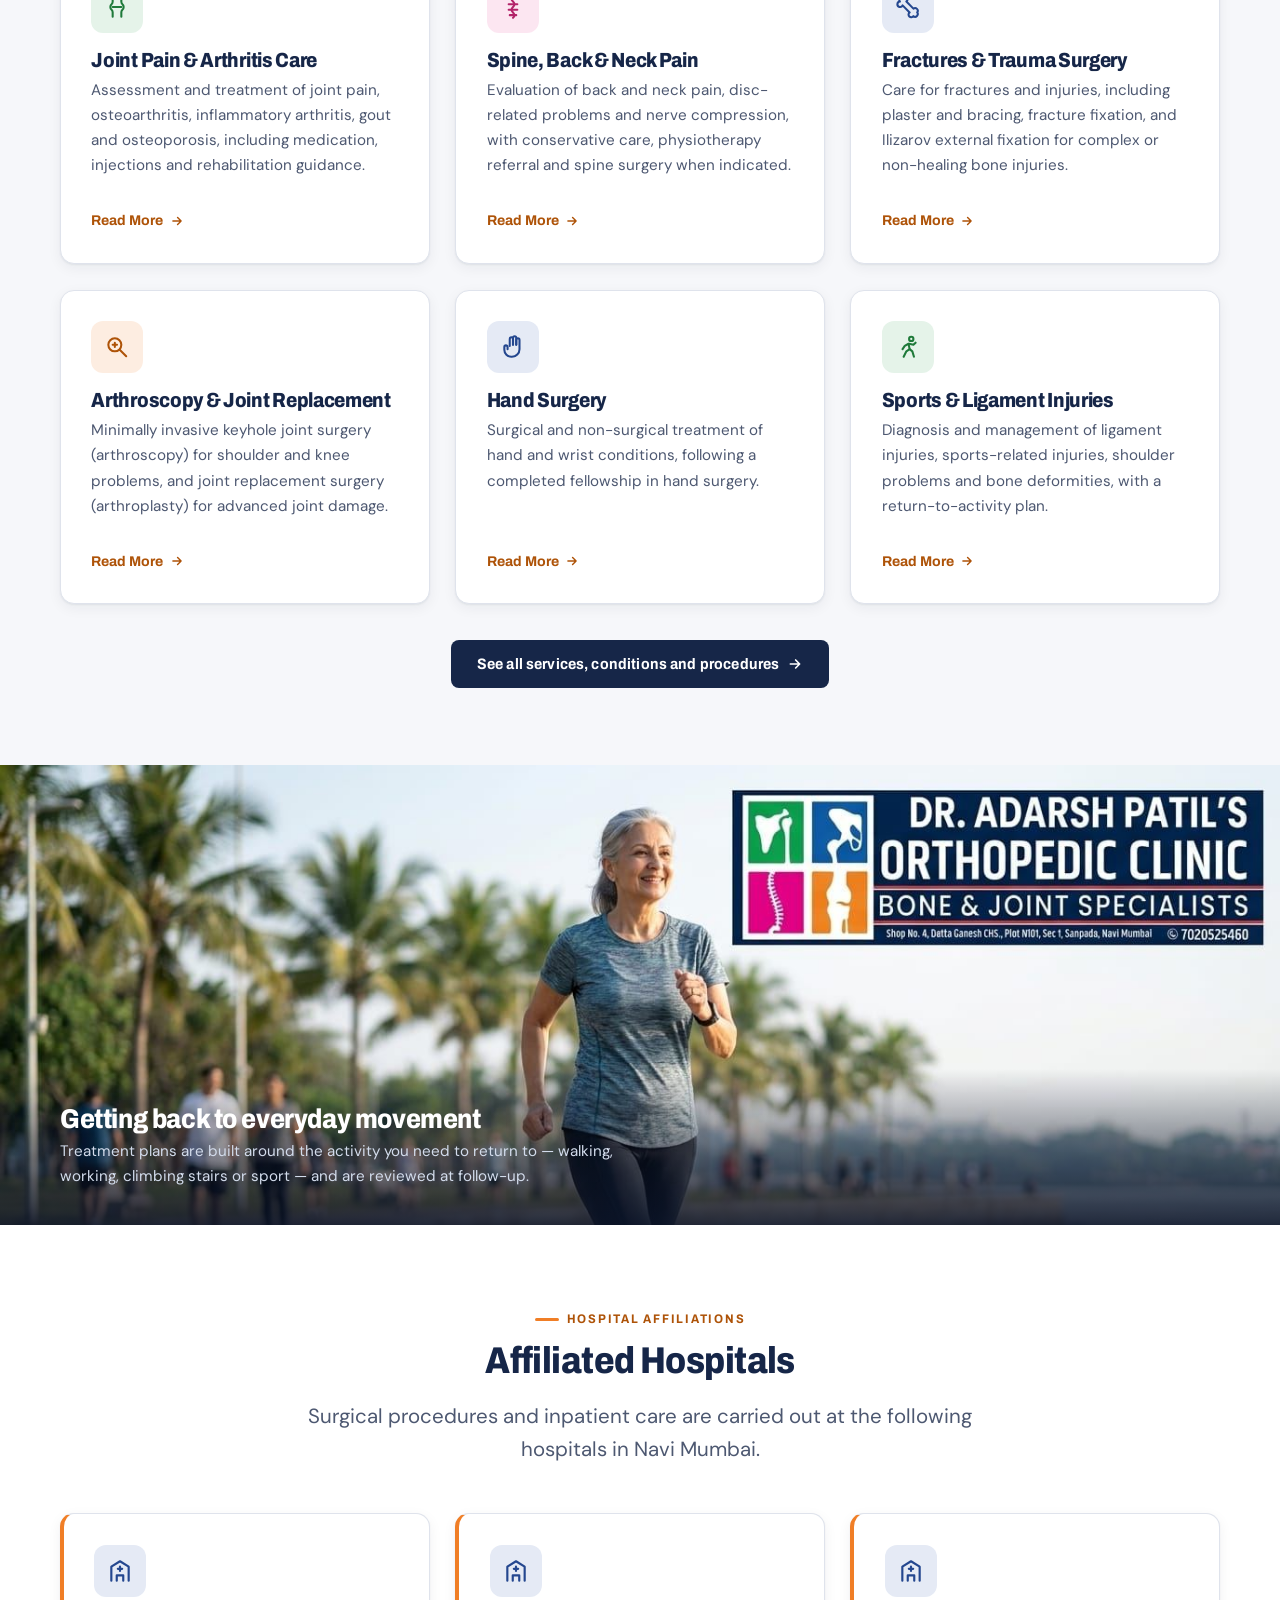
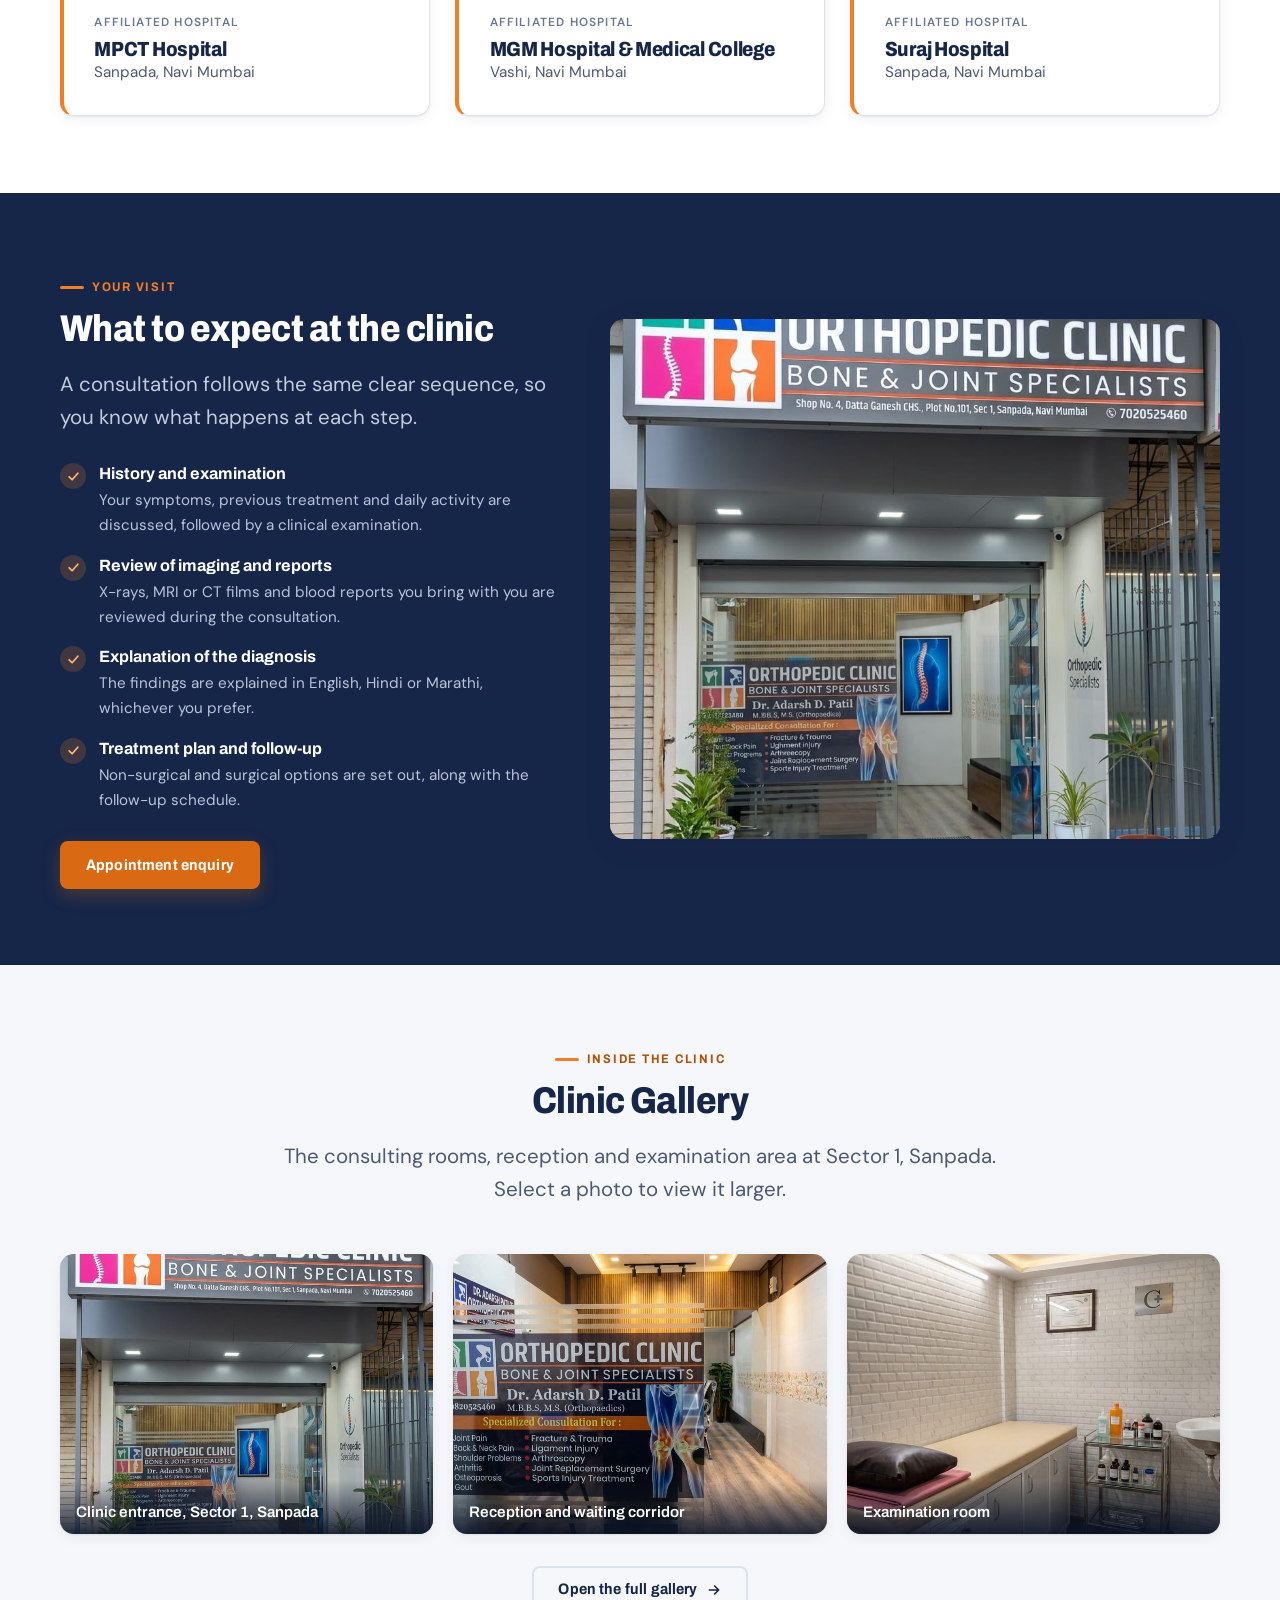
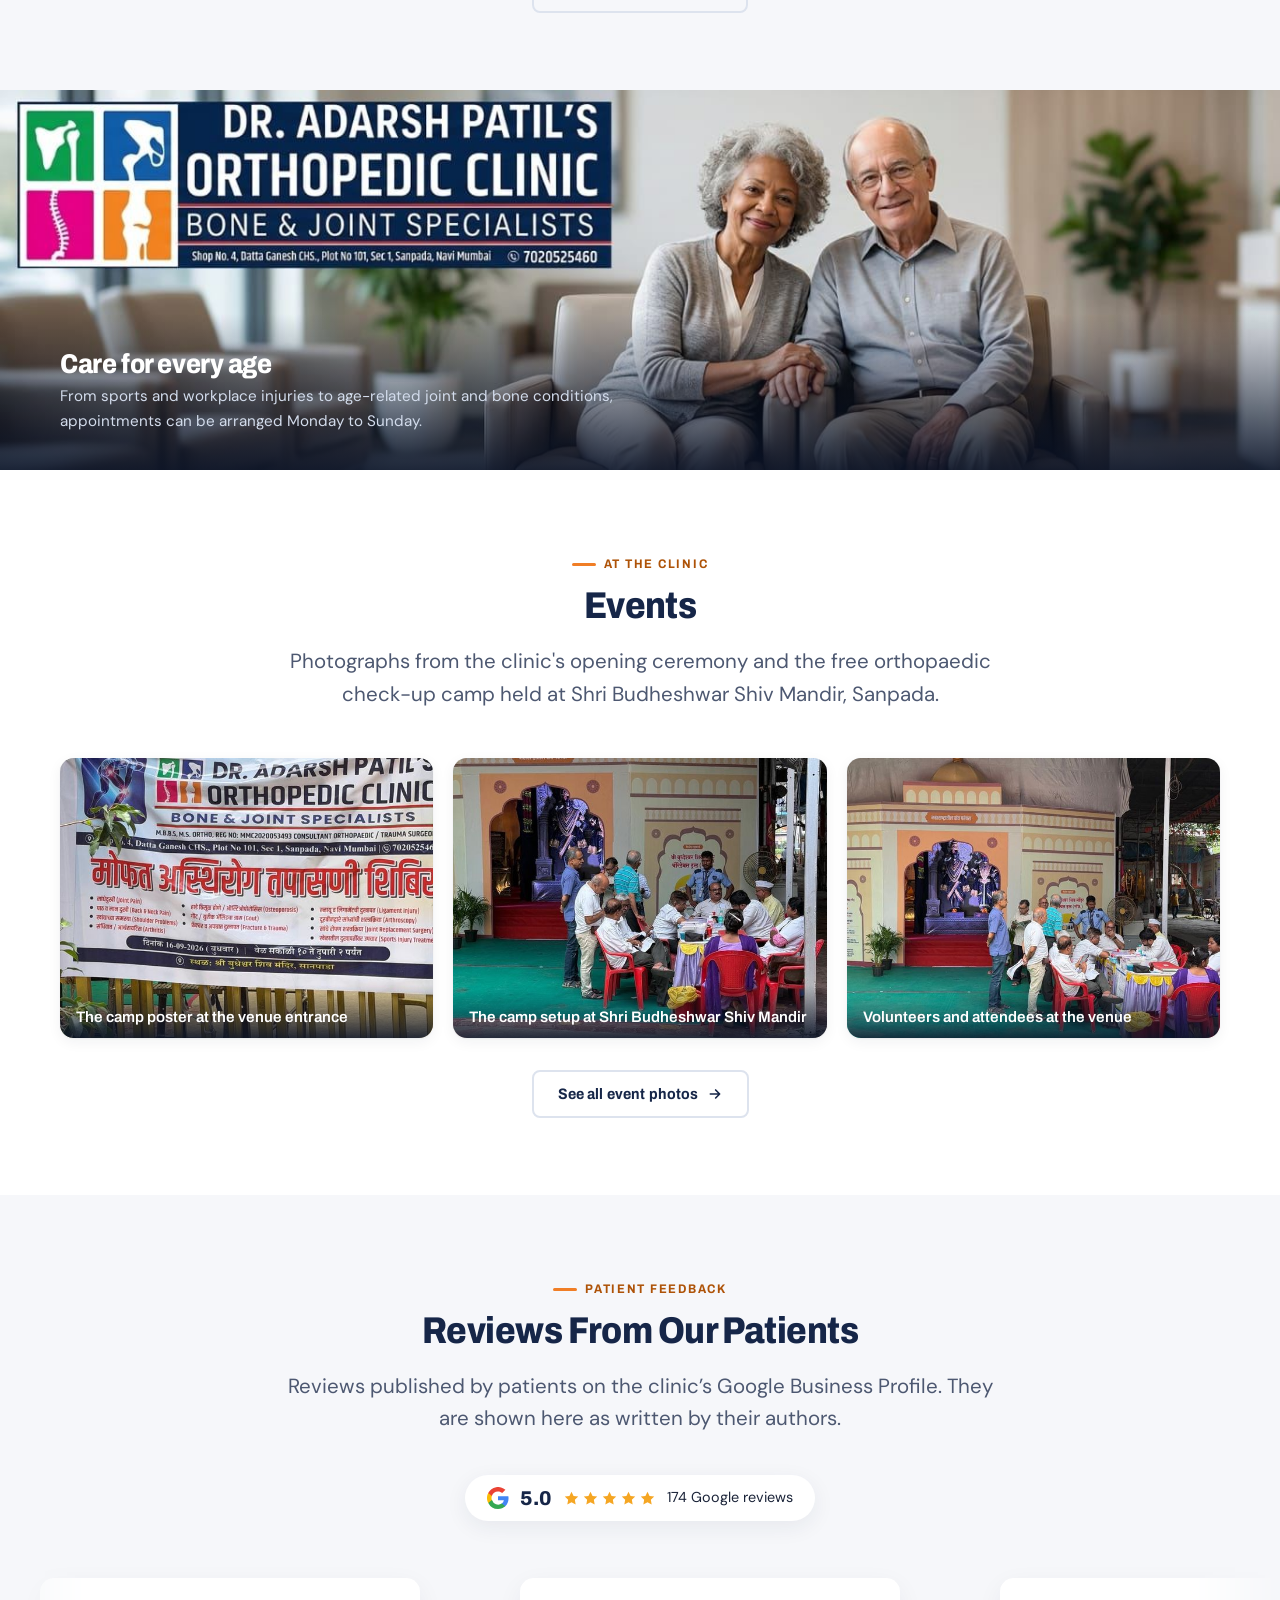
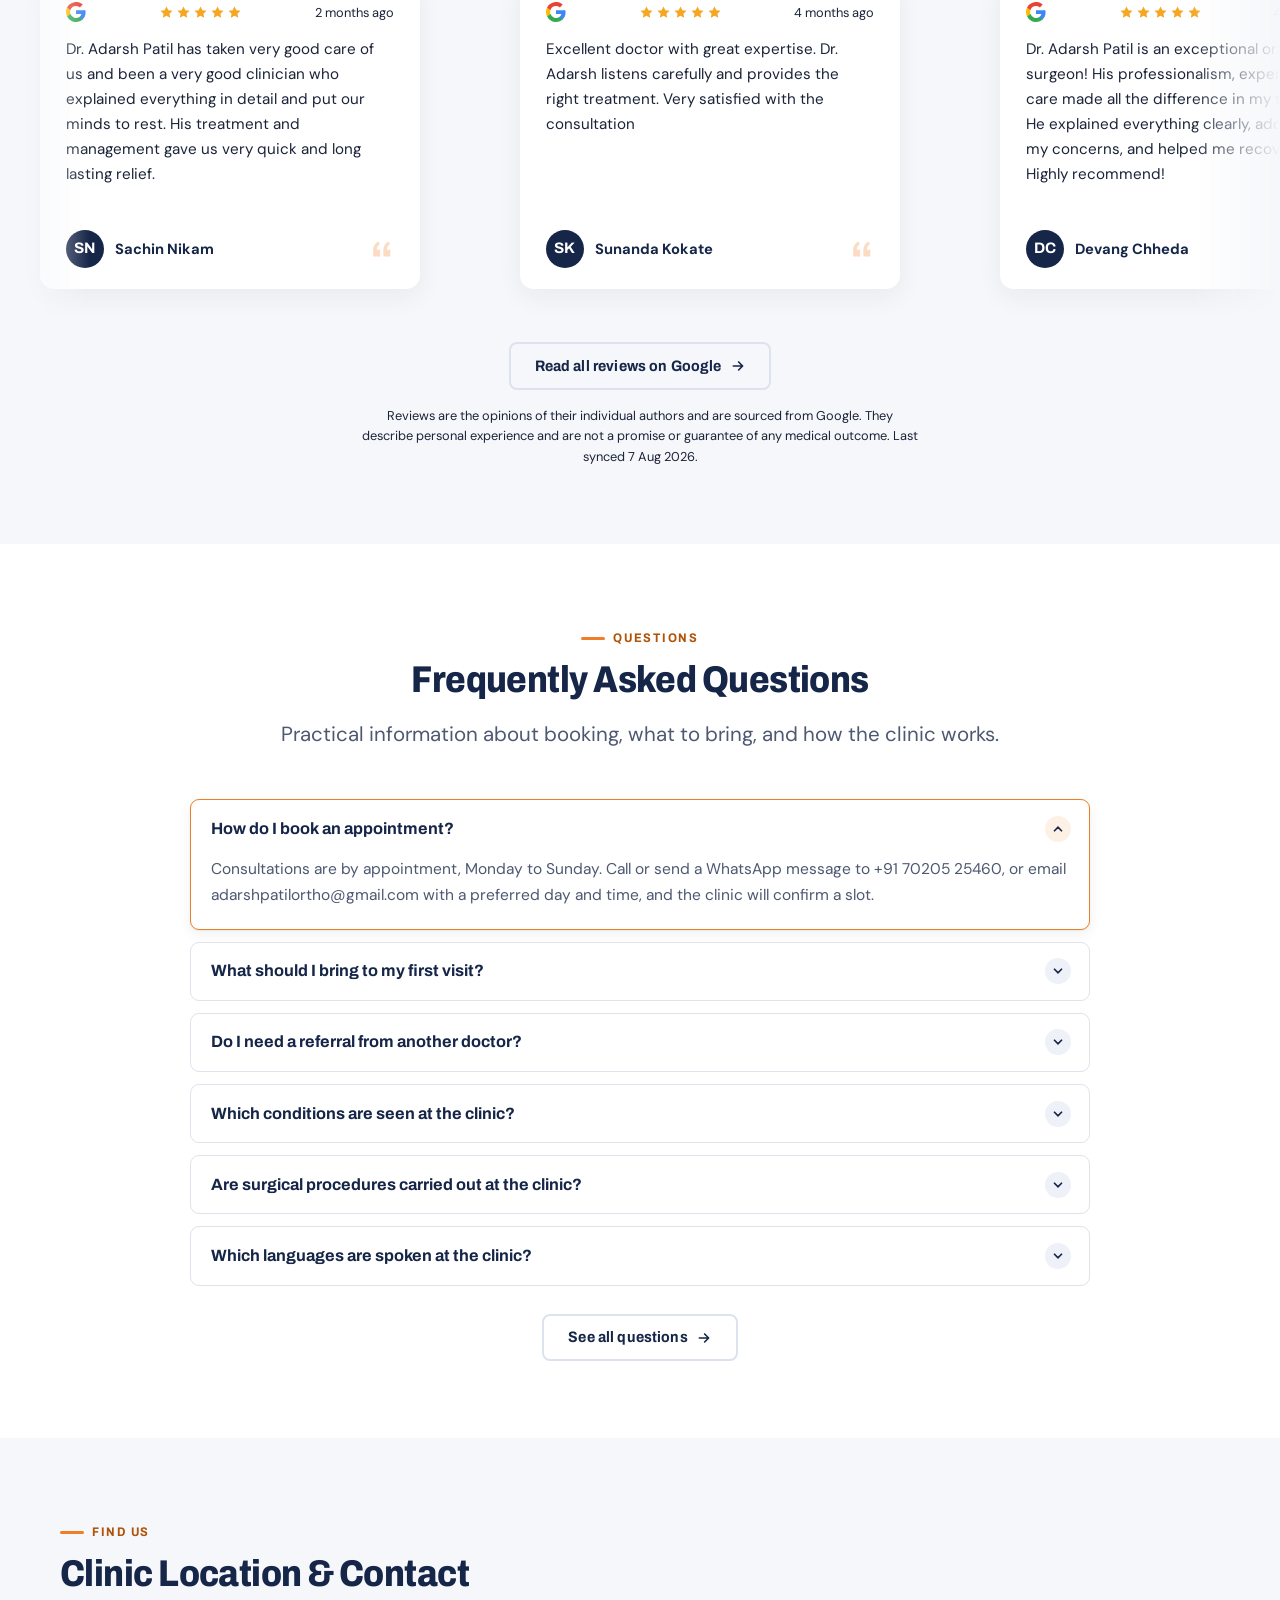
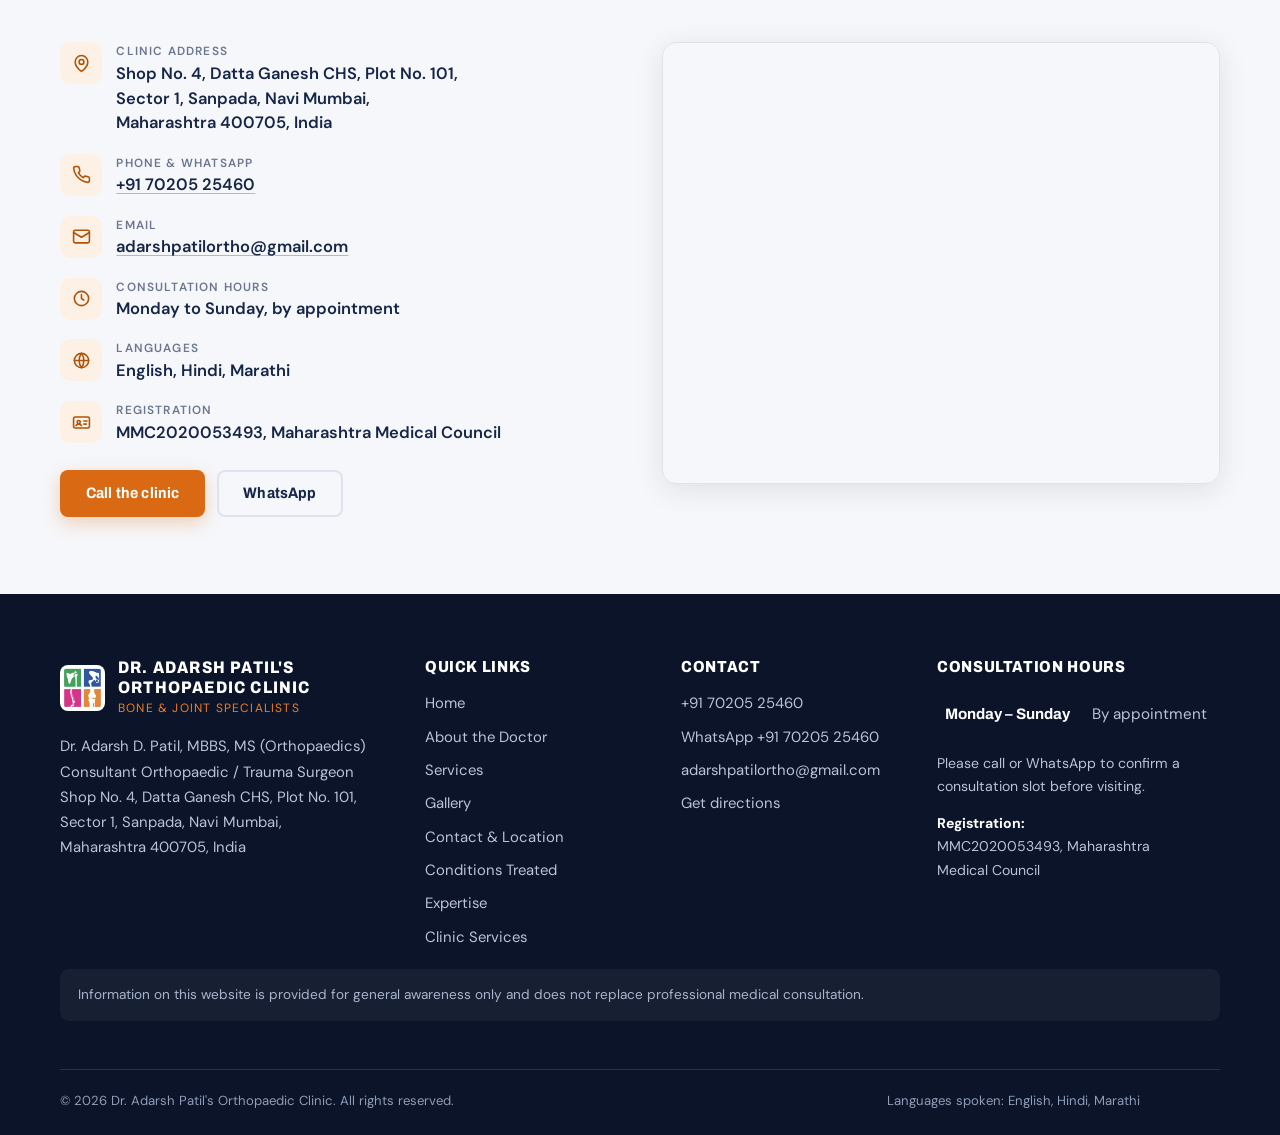
==== commit 9f7dda10: "Add Events page: move inauguration photos, add 16-09-2026 camp photos, remove homepage banner" ====
--- a/index.html
+++ b/index.html
@@ -208,7 +208,7 @@
       Menu
     </button>
     <nav aria-label="Primary">
-      <ul class="nav-links" id="primary-nav"><li><a href="/" aria-current="page">Home</a></li><li><a href="about.html">About</a></li><li><a href="services.html">Services</a></li><li><a href="gallery.html">Gallery</a></li><li><a href="contact.html">Contact</a></li></ul>
+      <ul class="nav-links" id="primary-nav"><li><a href="/" aria-current="page">Home</a></li><li><a href="about.html">About</a></li><li><a href="services.html">Services</a></li><li><a href="gallery.html">Gallery</a></li><li><a href="events.html">Events</a></li><li><a href="contact.html">Contact</a></li></ul>
     </nav>
     <div class="nav-social">
       <a href="tel:+917020525460" aria-label="Call the clinic on +91 70205 25460"><svg viewBox="0 0 24 24" fill="none" stroke="currentColor" stroke-width="2" stroke-linecap="round" stroke-linejoin="round" aria-hidden="true"><path d="M22 16.9v3a2 2 0 0 1-2.2 2 19.8 19.8 0 0 1-8.6-3.1 19.5 19.5 0 0 1-6-6A19.8 19.8 0 0 1 2.1 4.2 2 2 0 0 1 4.1 2h3a2 2 0 0 1 2 1.7c.1 1 .4 2 .7 2.9a2 2 0 0 1-.5 2.1L8.1 9.9a16 16 0 0 0 6 6l1.2-1.2a2 2 0 0 1 2.1-.5c.9.3 1.9.6 2.9.7a2 2 0 0 1 1.7 2z"/></svg></a>
@@ -218,18 +218,7 @@
     </div>
   </div>
 </div>
-
-<section class="event-banner" aria-label="Upcoming clinic event">
-  <div class="container event-banner__inner">
-    <button class="event-banner__frame gallery__item" type="button" data-full="assets/event-camp-2026-09-16.jpg" data-caption="Free Orthopaedic Check-up Camp — 16 September 2026, 10 AM to 2 PM, Shri Budheshwar Shiv Mandir, Sanpada">
-      <img src="assets/event-camp-2026-09-16.jpg" alt="Free Orthopaedic Check-up Camp — 16 September 2026, 10 AM to 2 PM, Shri Budheshwar Shiv Mandir, Sanpada" width="1600" height="961" fetchpriority="high">
-    </button>
-    <div class="event-banner__summary">
-      <h2 class="event-banner__title">Free Orthopaedic Check-up Camp — 16 September 2026</h2>
-      <p class="event-banner__text">Dr. Adarsh Patil's Orthopaedic Clinic, Sanpada, Navi Mumbai, is holding a free orthopaedic check-up camp on Wednesday, 16 September 2026, from 10 AM to 2 PM at Shri Budheshwar Shiv Mandir, Sanpada. Screening covers joint pain, arthritis, osteoporosis, gout, back and neck pain, shoulder problems, fractures, ligament injuries and sports injuries. Open to everyone.</p>
-    </div>
-  </div>
-</section><main id="main">
+<main id="main">
 <section class="hero" aria-label="Introduction">
   <div class="hero__media">
     <img src="assets/hero-doctor.jpg" alt="Dr. Adarsh D. Patil seated at the consulting desk in his clinic" width="575" height="980" fetchpriority="high">
@@ -475,6 +464,20 @@
       <p>From sports and workplace injuries to age-related joint and bone conditions, appointments can be arranged Monday to Sunday.</p>
     </div>
   </div>
+</section><section class="section" id="events">
+  <div class="container">
+    <div class="section-head section-head--center">
+      <span class="eyebrow">At the clinic</span>
+      <h2>Events</h2>
+      <p class="lead">Photographs from the clinic's opening ceremony and the free orthopaedic check-up camp held at Shri Budheshwar Shiv Mandir, Sanpada.</p>
+    </div>
+    <div class="gallery">
+<button class="gallery__item" type="button" data-full="assets/events/poster-at-gate.jpg" data-caption="The camp poster at the venue entrance"><img src="assets/events/thumb-poster-at-gate.jpg" alt="The camp's poster displayed at the decorated entrance of Shri Budheshwar Shiv Mandir, Sanpada, listing the date, time and conditions covered" loading="lazy" width="700" height="525"><span class="gallery__cap">The camp poster at the venue entrance</span></button>
+<button class="gallery__item" type="button" data-full="assets/events/venue-setup.jpg" data-caption="The camp setup at Shri Budheshwar Shiv Mandir"><img src="assets/events/thumb-venue-setup.jpg" alt="Wide view of the camp setup at the temple, with a registration table, seating and the decorated stage backdrop of Shri Budheshwar Shiv Mandir" loading="lazy" width="700" height="525"><span class="gallery__cap">The camp setup at Shri Budheshwar Shiv Mandir</span></button>
+<button class="gallery__item" type="button" data-full="assets/events/venue-wide.jpg" data-caption="Volunteers and attendees at the venue"><img src="assets/events/thumb-venue-wide.jpg" alt="Another view of the temple stage and registration area, with volunteers and attendees at the consultation table" loading="lazy" width="700" height="525"><span class="gallery__cap">Volunteers and attendees at the venue</span></button>
+</div>
+    <p style="text-align:center;margin-top:2rem"><a class="btn btn--outline" href="events.html">See all event photos <svg viewBox="0 0 24 24" fill="none" stroke="currentColor" stroke-width="2.5" stroke-linecap="round" stroke-linejoin="round" aria-hidden="true"><path d="M5 12h14M13 6l6 6-6 6"/></svg></a></p>
+  </div>
 </section><section class="section section--tint reviews" id="reviews">
   <div class="container">
     <div class="section-head section-head--center">
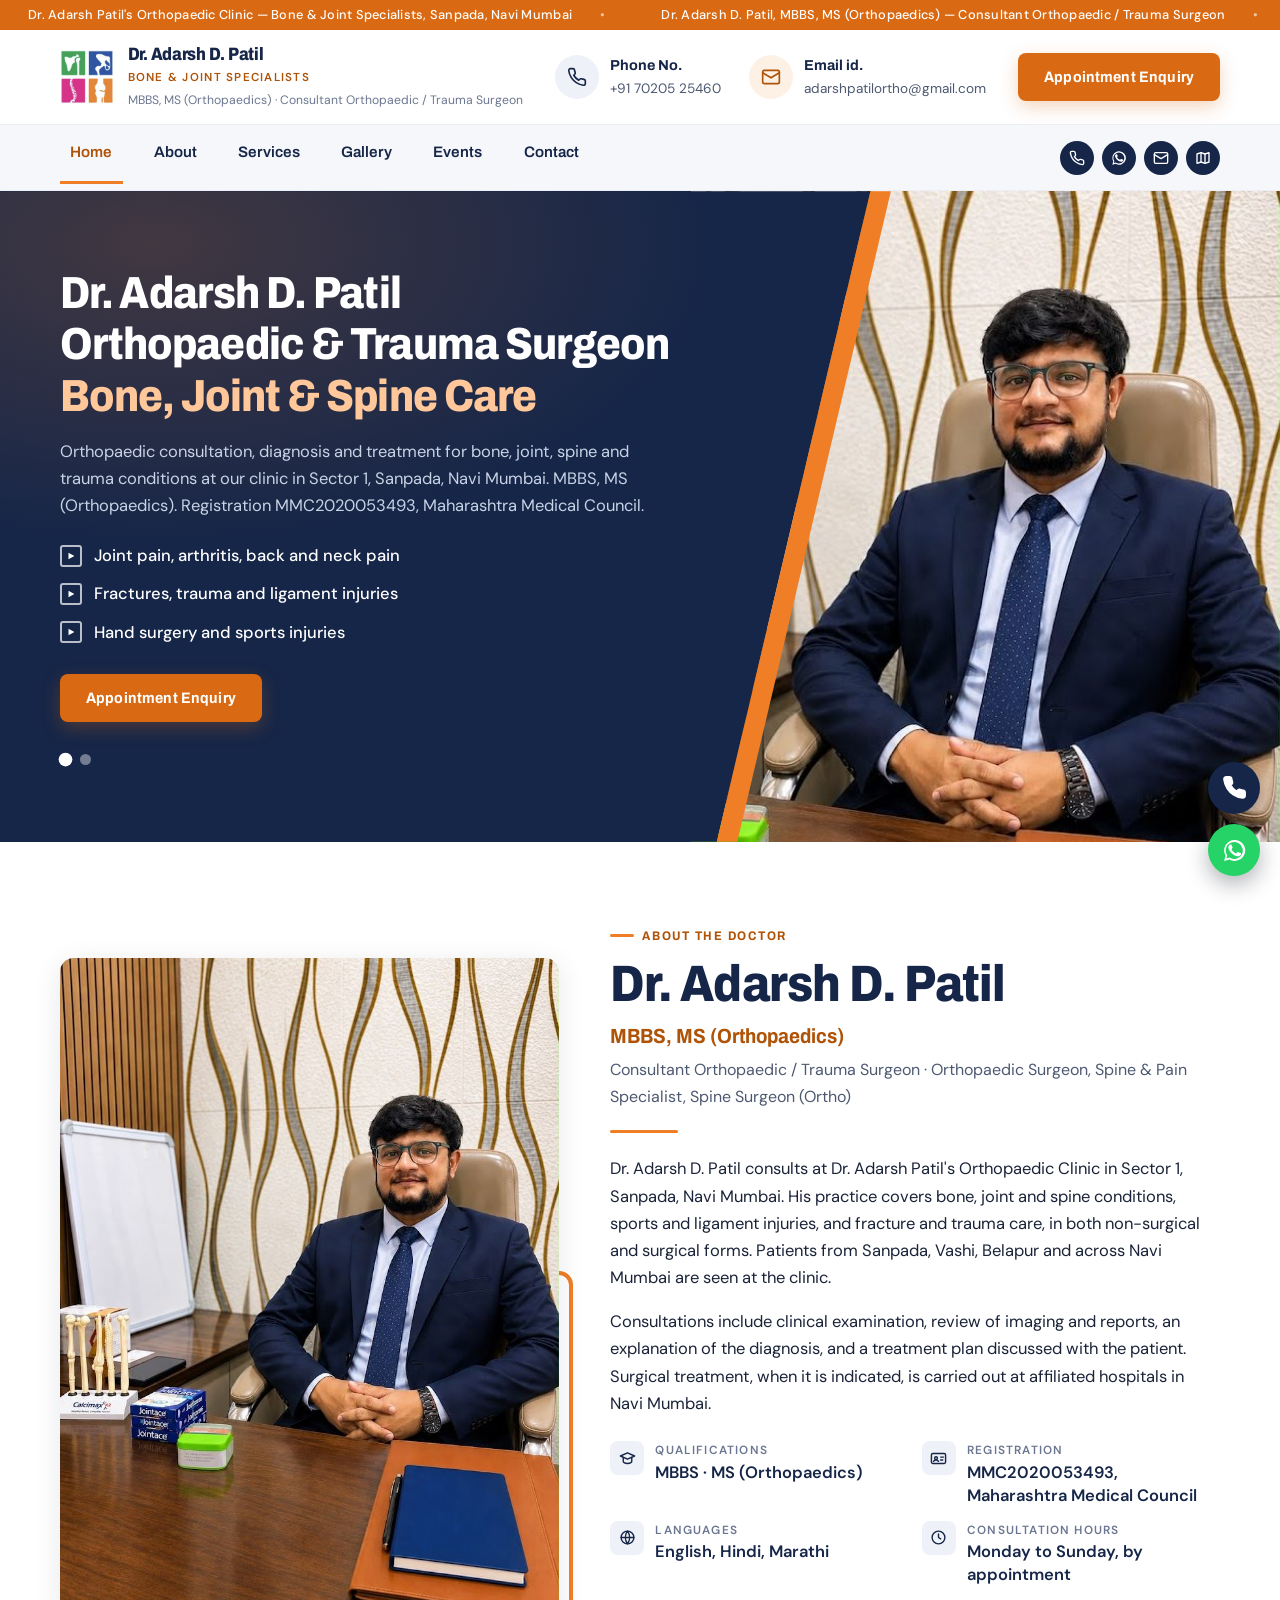
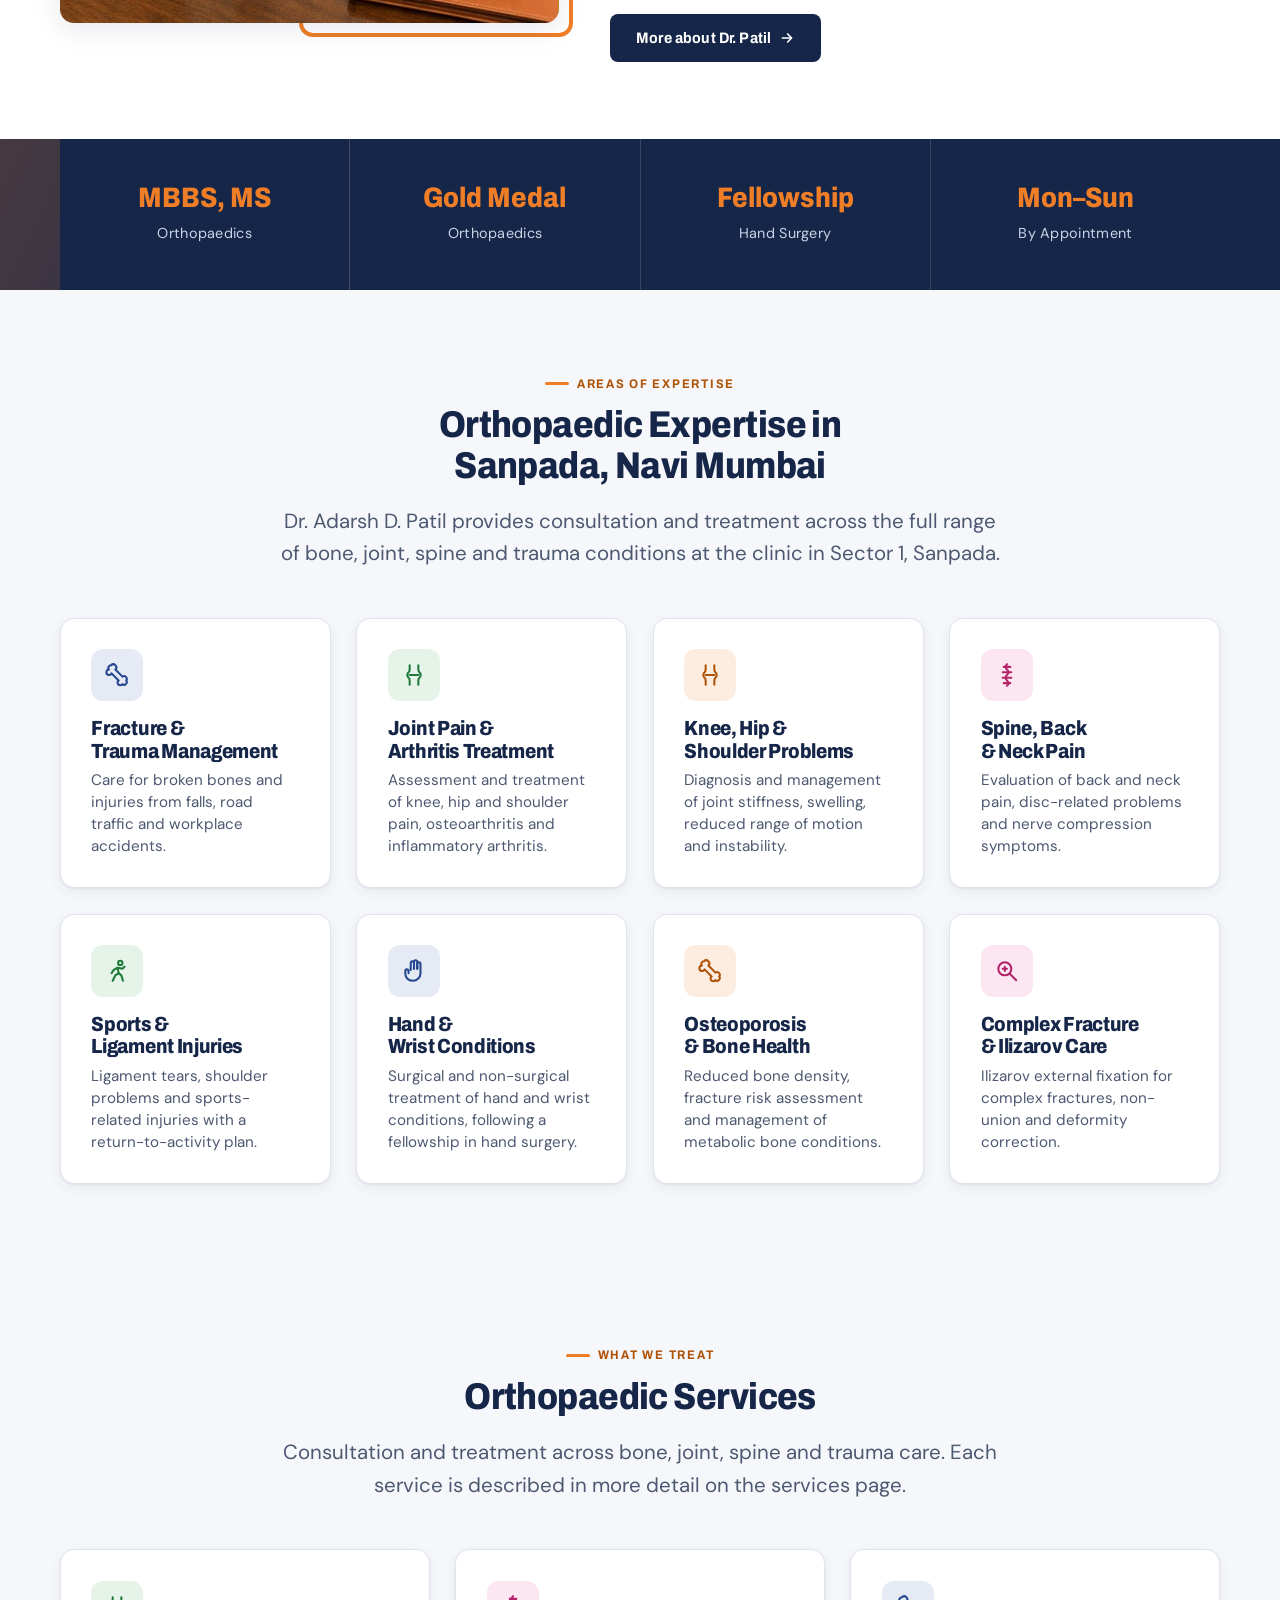
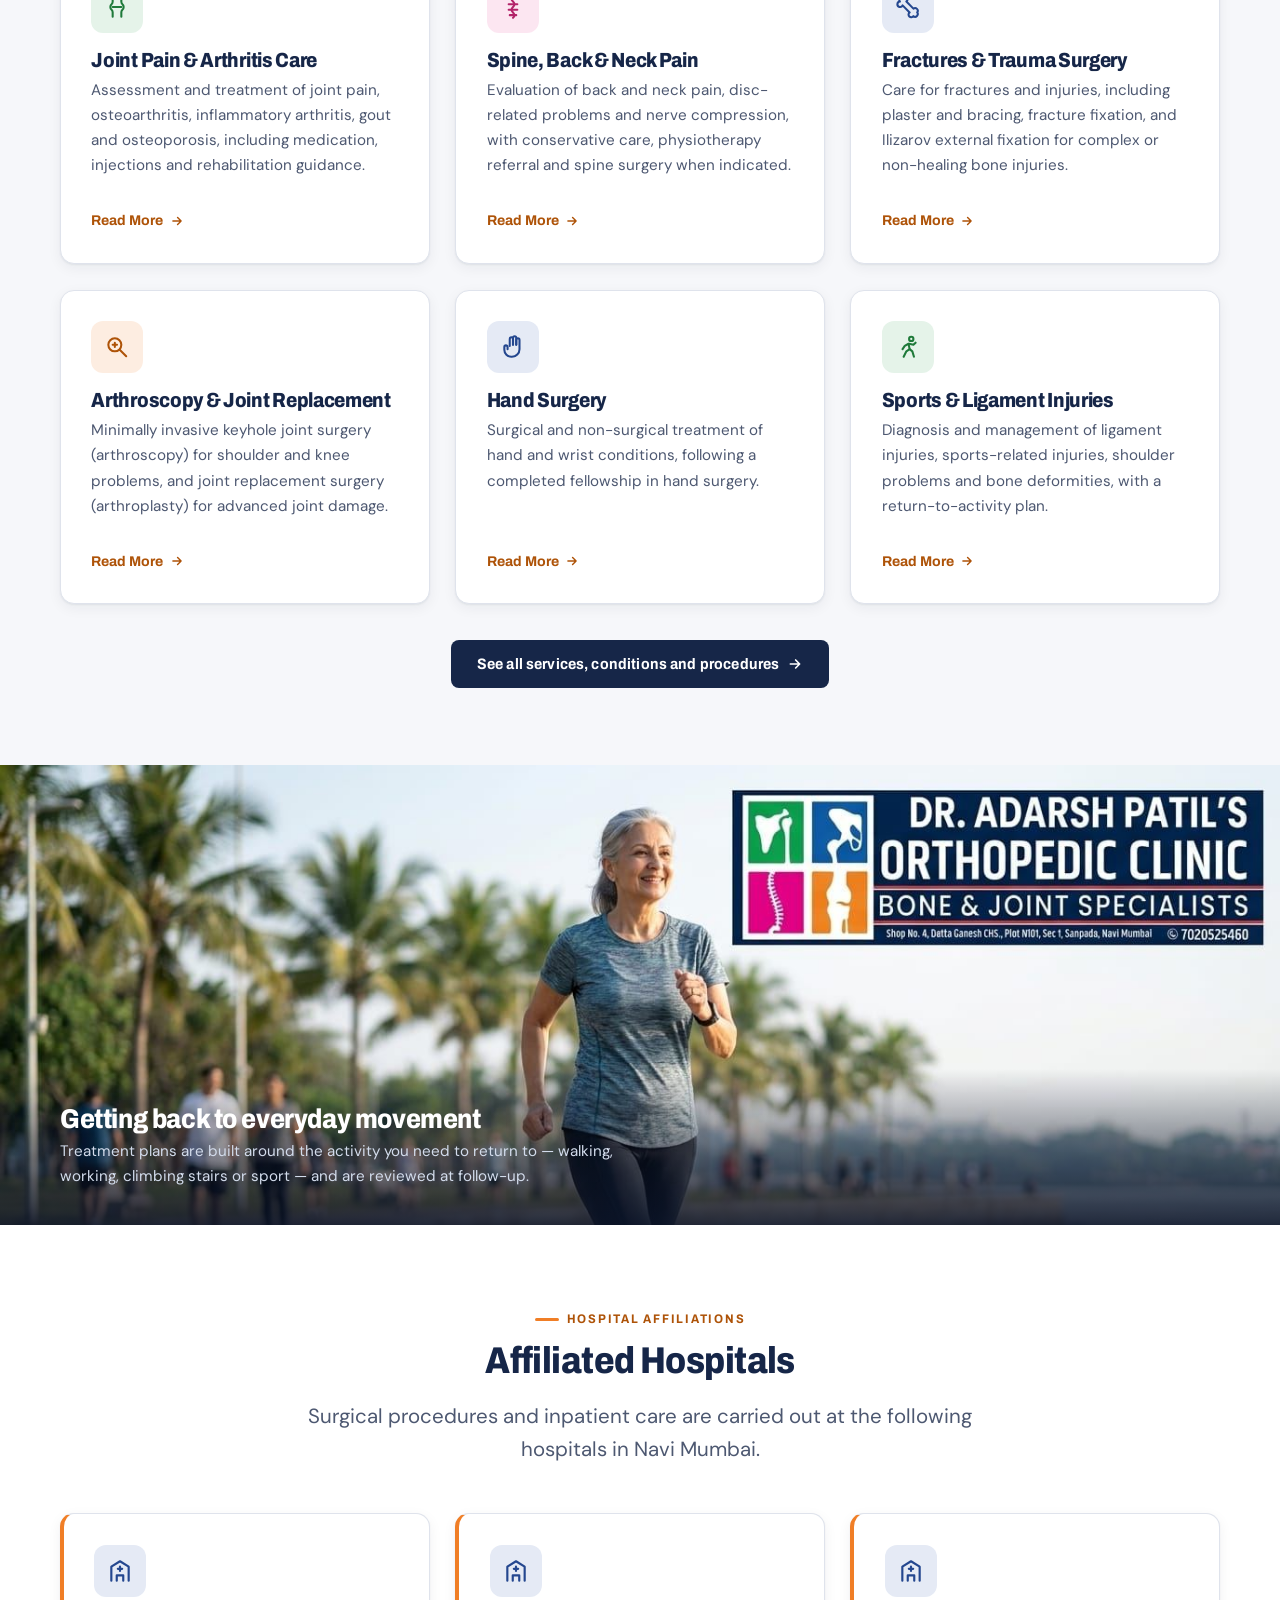
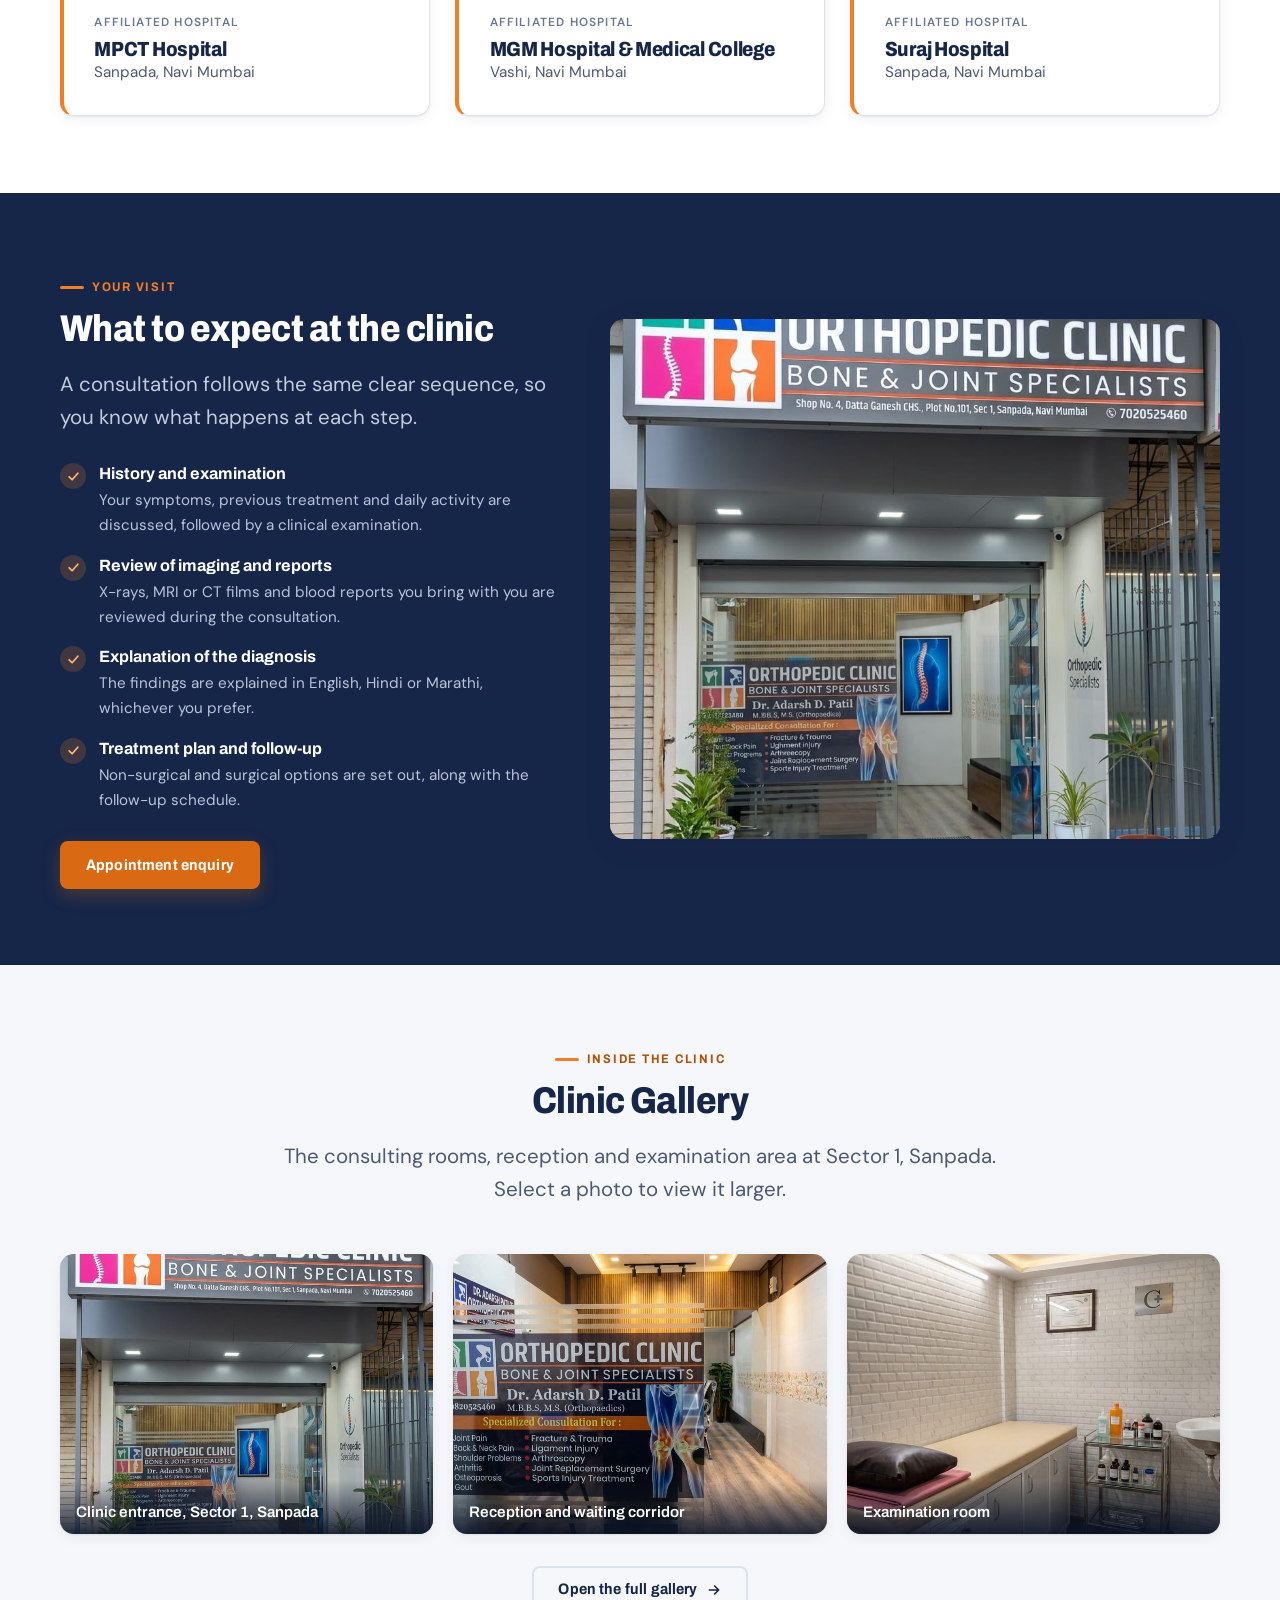
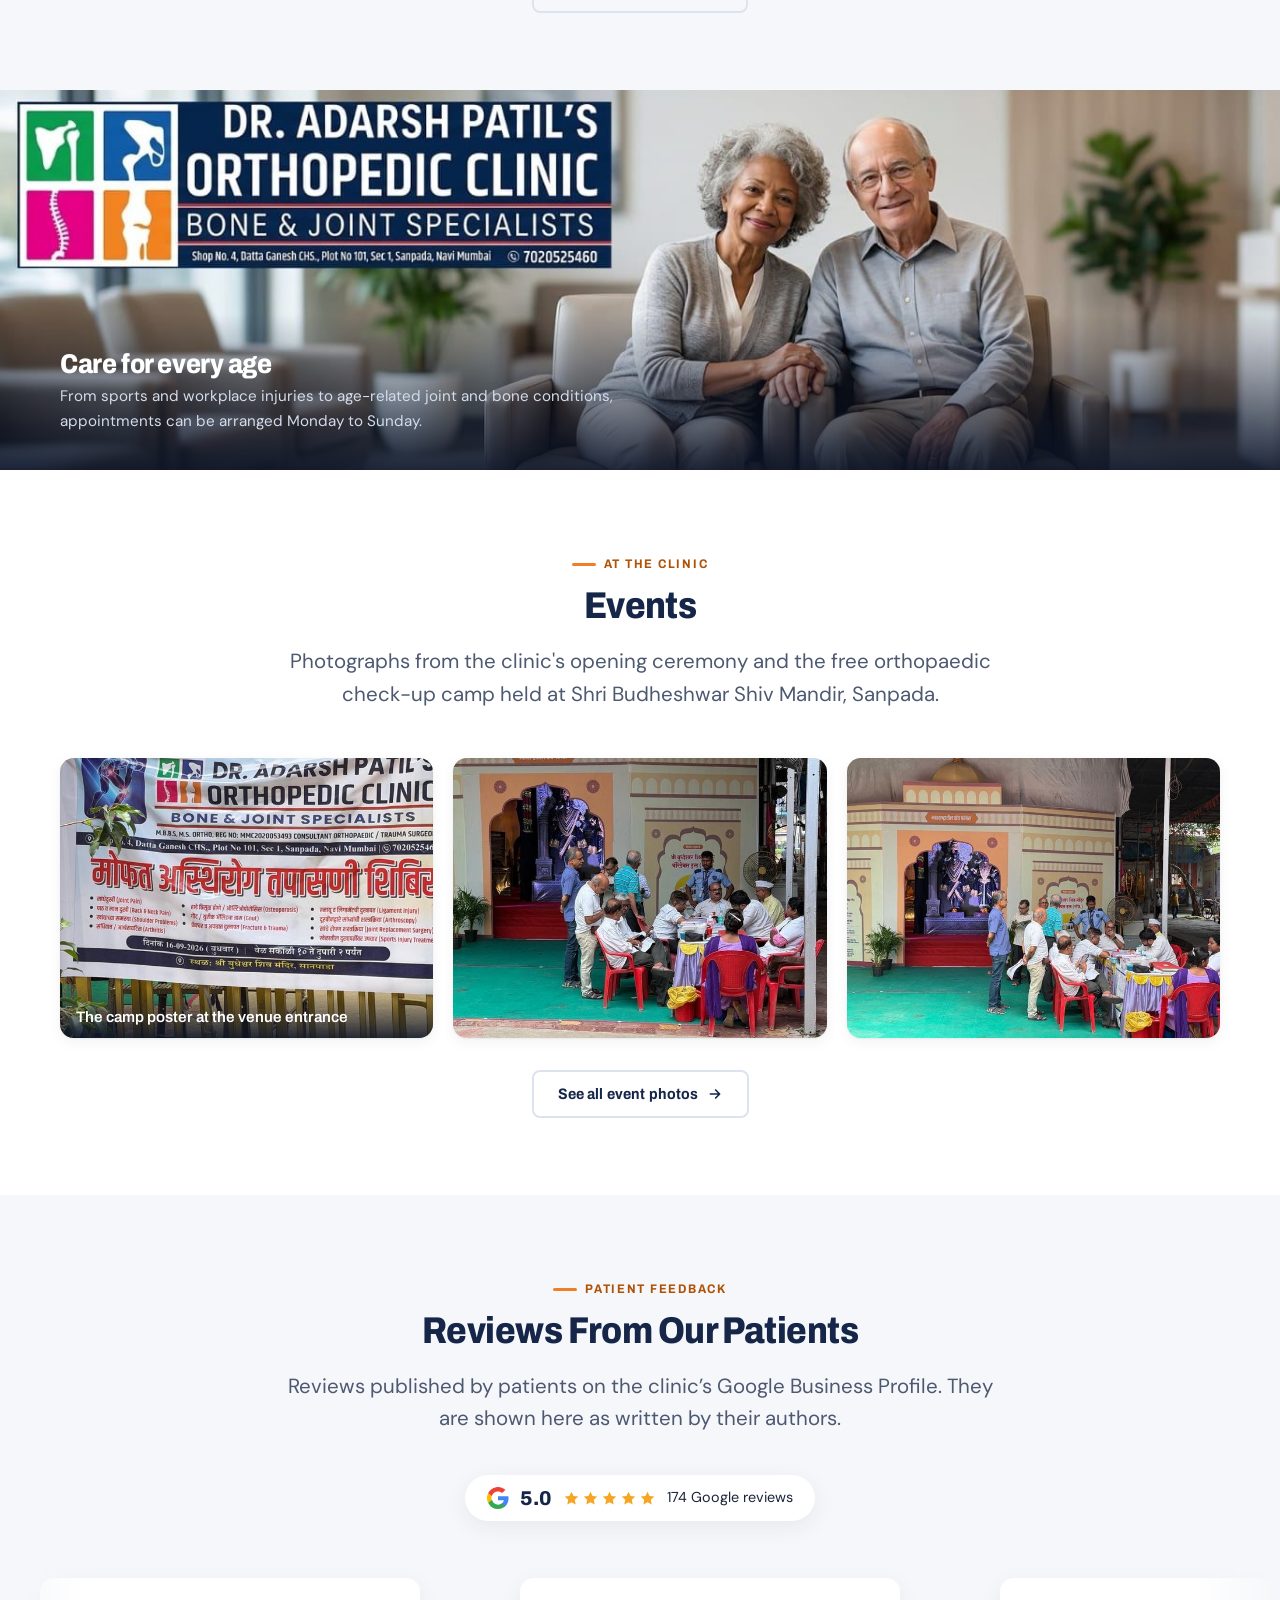
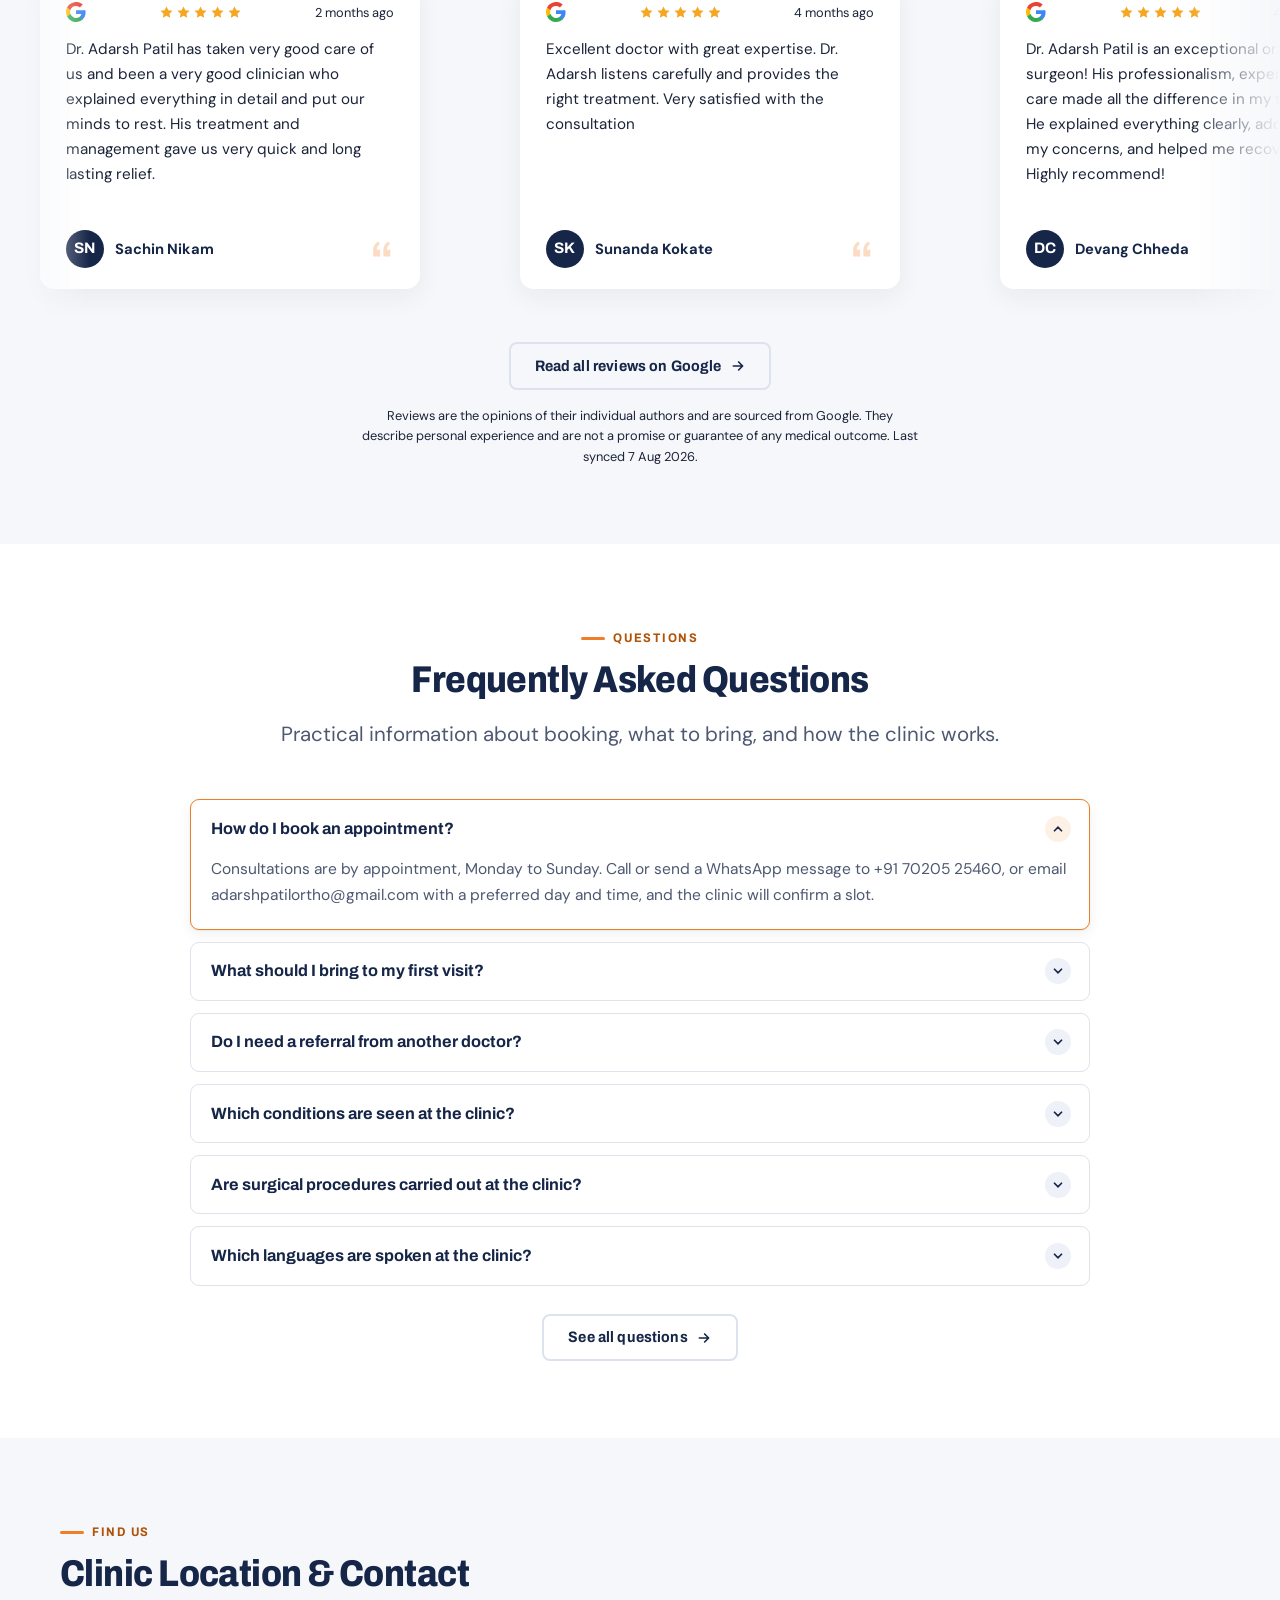
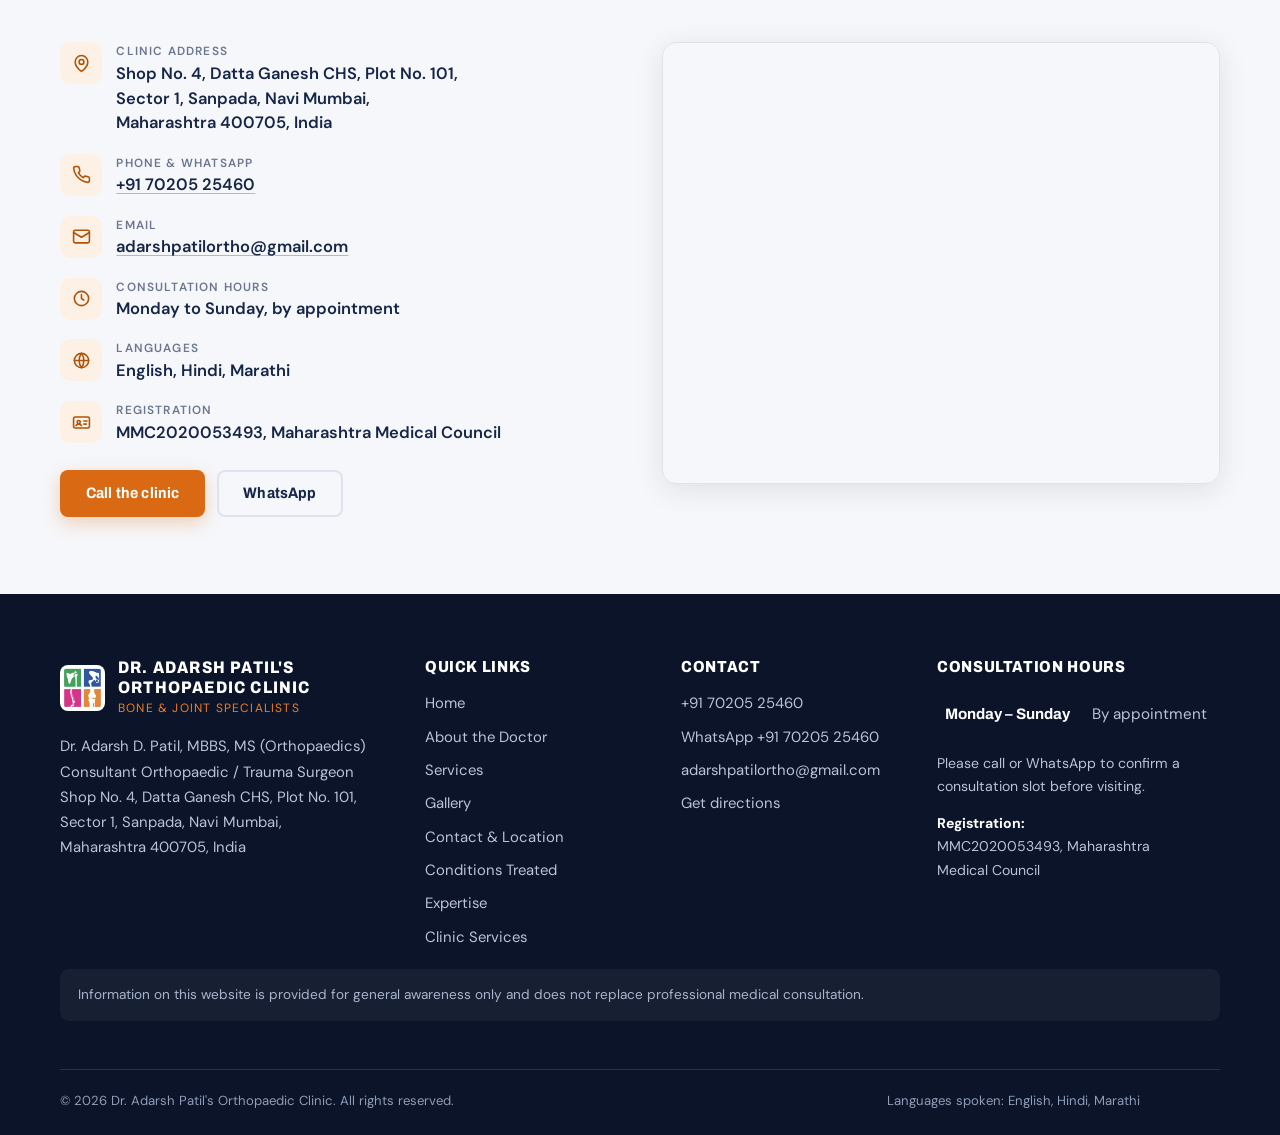
==== commit 70bc5a76: "Trim redundant captions on camp photos; add Dashrath Bhagat, Deputy Mayor, to inauguration caption" ====
--- a/index.html
+++ b/index.html
@@ -473,8 +473,8 @@
     </div>
     <div class="gallery">
 <button class="gallery__item" type="button" data-full="assets/events/poster-at-gate.jpg" data-caption="The camp poster at the venue entrance"><img src="assets/events/thumb-poster-at-gate.jpg" alt="The camp's poster displayed at the decorated entrance of Shri Budheshwar Shiv Mandir, Sanpada, listing the date, time and conditions covered" loading="lazy" width="700" height="525"><span class="gallery__cap">The camp poster at the venue entrance</span></button>
-<button class="gallery__item" type="button" data-full="assets/events/venue-setup.jpg" data-caption="The camp setup at Shri Budheshwar Shiv Mandir"><img src="assets/events/thumb-venue-setup.jpg" alt="Wide view of the camp setup at the temple, with a registration table, seating and the decorated stage backdrop of Shri Budheshwar Shiv Mandir" loading="lazy" width="700" height="525"><span class="gallery__cap">The camp setup at Shri Budheshwar Shiv Mandir</span></button>
-<button class="gallery__item" type="button" data-full="assets/events/venue-wide.jpg" data-caption="Volunteers and attendees at the venue"><img src="assets/events/thumb-venue-wide.jpg" alt="Another view of the temple stage and registration area, with volunteers and attendees at the consultation table" loading="lazy" width="700" height="525"><span class="gallery__cap">Volunteers and attendees at the venue</span></button>
+<button class="gallery__item" type="button" data-full="assets/events/venue-setup.jpg" data-caption="Wide view of the camp setup at the temple, with a registration table, seating and the decorated stage backdrop of Shri Budheshwar Shiv Mandir"><img src="assets/events/thumb-venue-setup.jpg" alt="Wide view of the camp setup at the temple, with a registration table, seating and the decorated stage backdrop of Shri Budheshwar Shiv Mandir" loading="lazy" width="700" height="525"></button>
+<button class="gallery__item" type="button" data-full="assets/events/venue-wide.jpg" data-caption="Another view of the temple stage and registration area, with volunteers and attendees at the consultation table"><img src="assets/events/thumb-venue-wide.jpg" alt="Another view of the temple stage and registration area, with volunteers and attendees at the consultation table" loading="lazy" width="700" height="525"></button>
 </div>
     <p style="text-align:center;margin-top:2rem"><a class="btn btn--outline" href="events.html">See all event photos <svg viewBox="0 0 24 24" fill="none" stroke="currentColor" stroke-width="2.5" stroke-linecap="round" stroke-linejoin="round" aria-hidden="true"><path d="M5 12h14M13 6l6 6-6 6"/></svg></a></p>
   </div>
